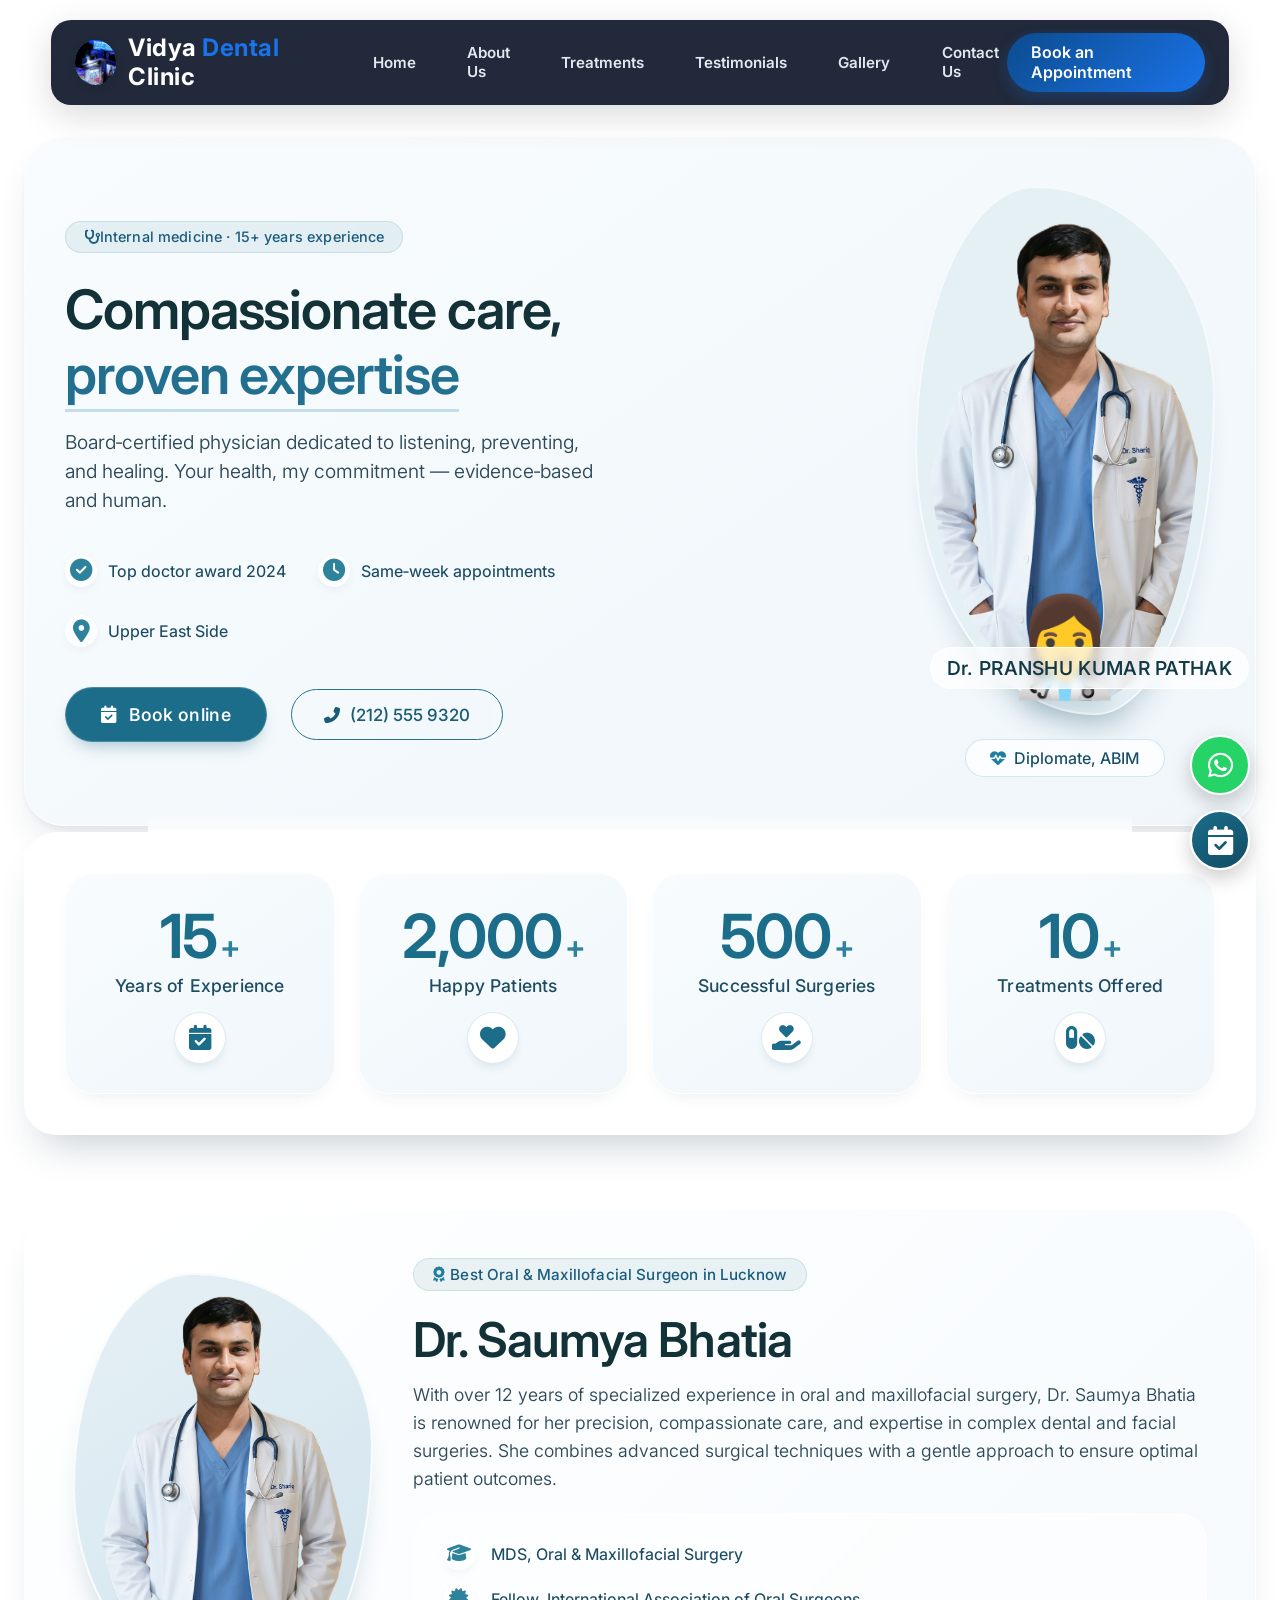
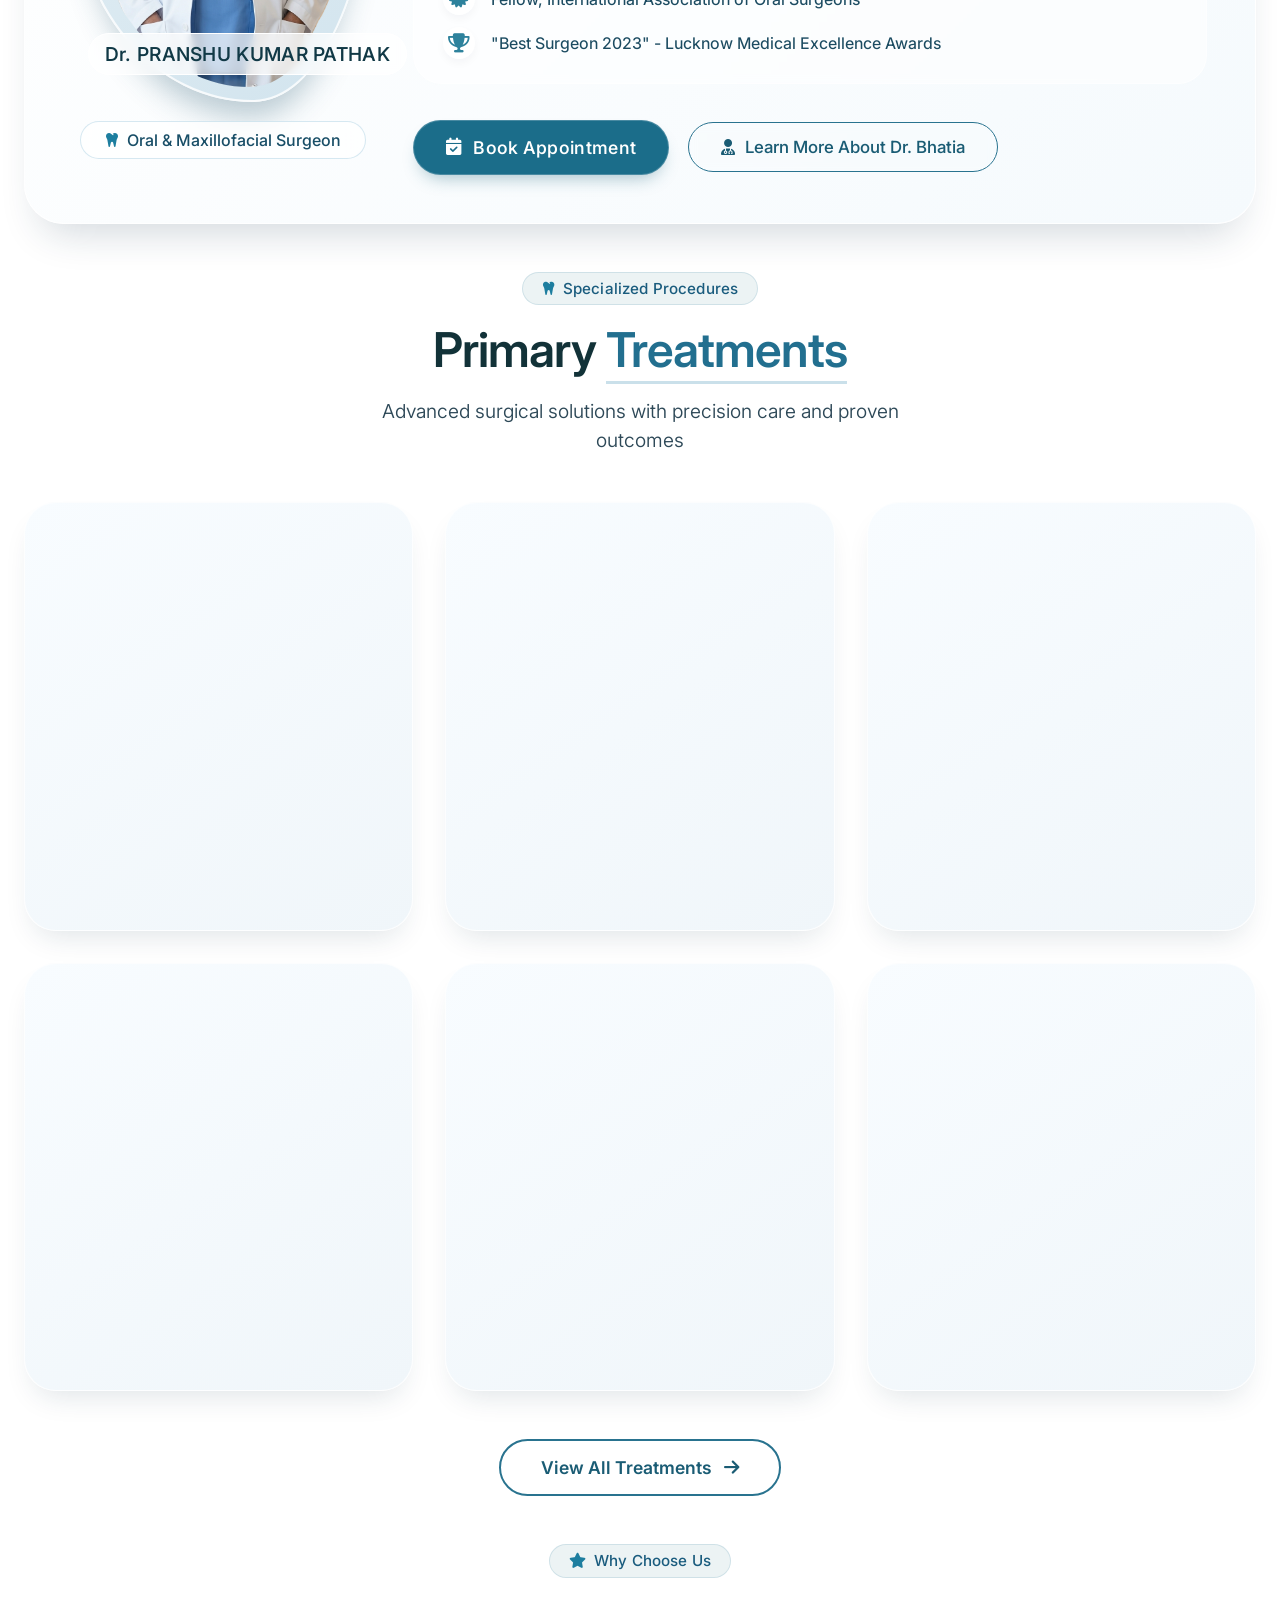
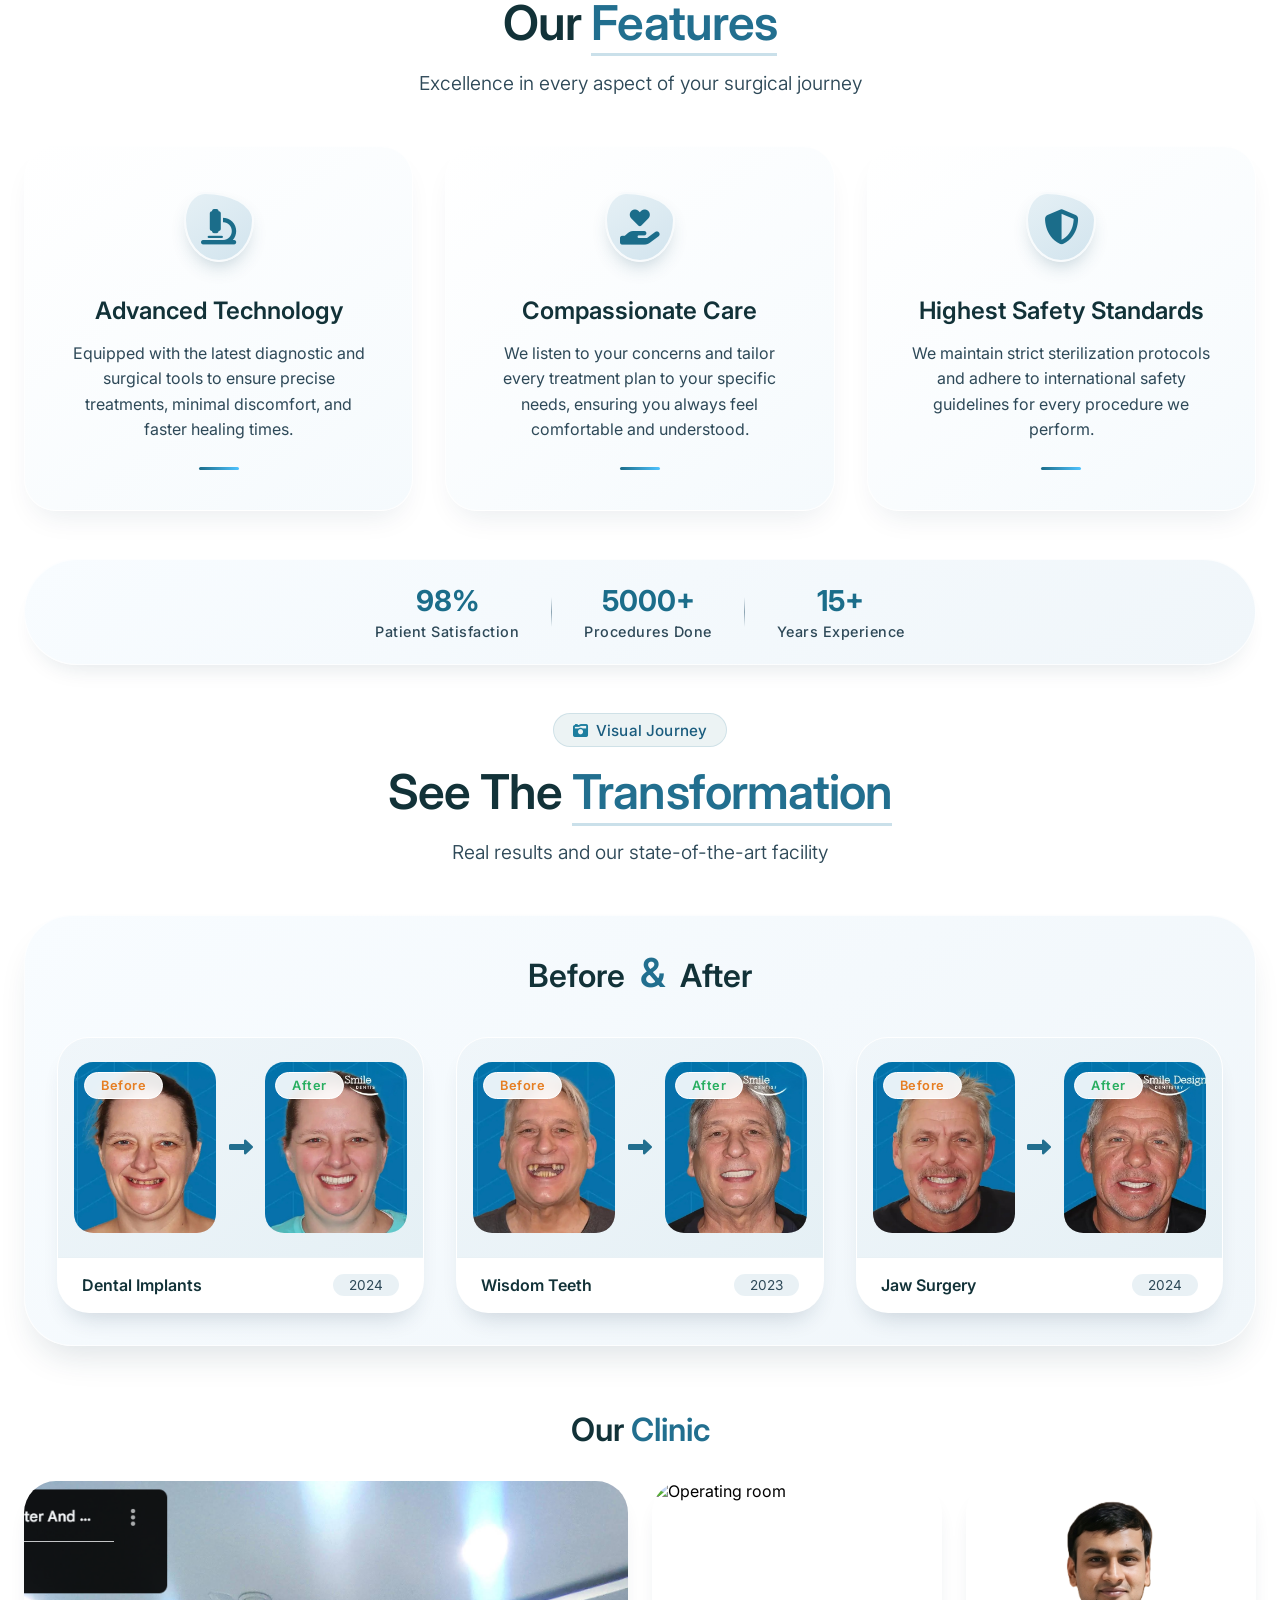
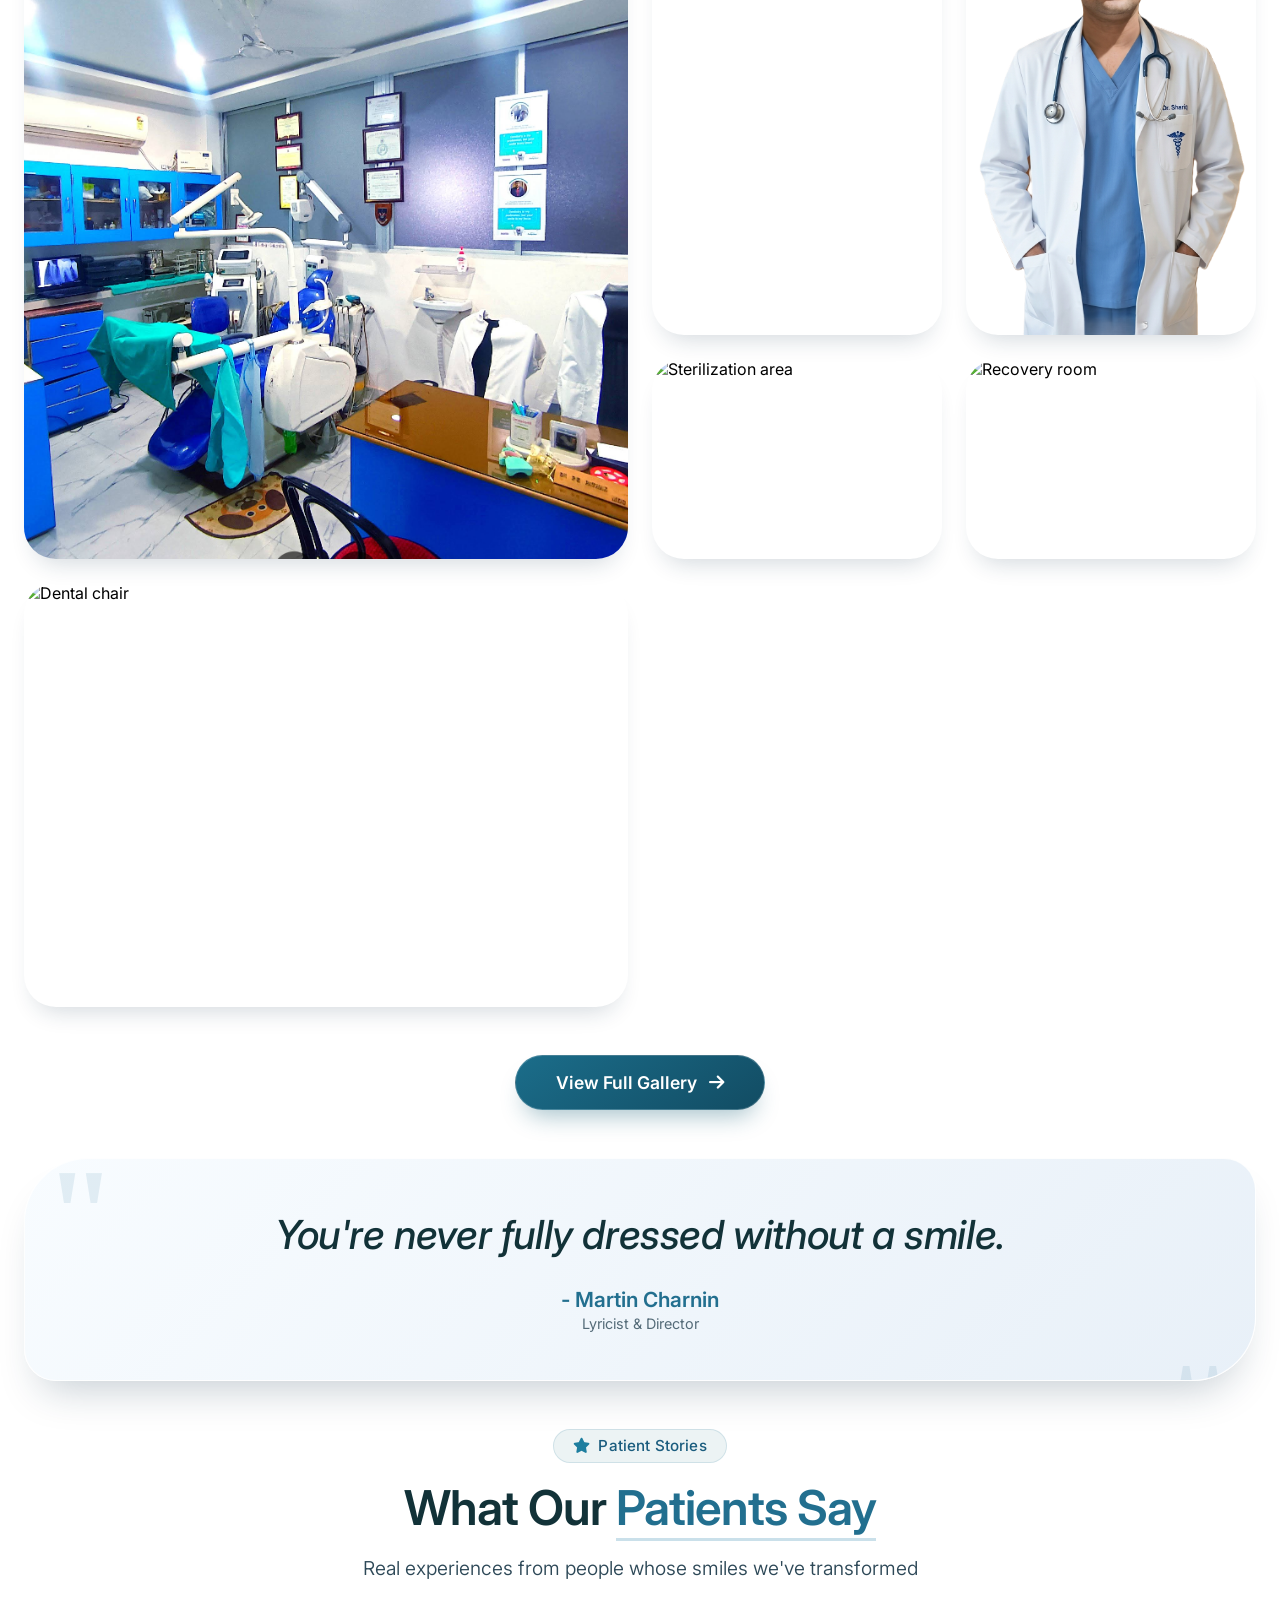
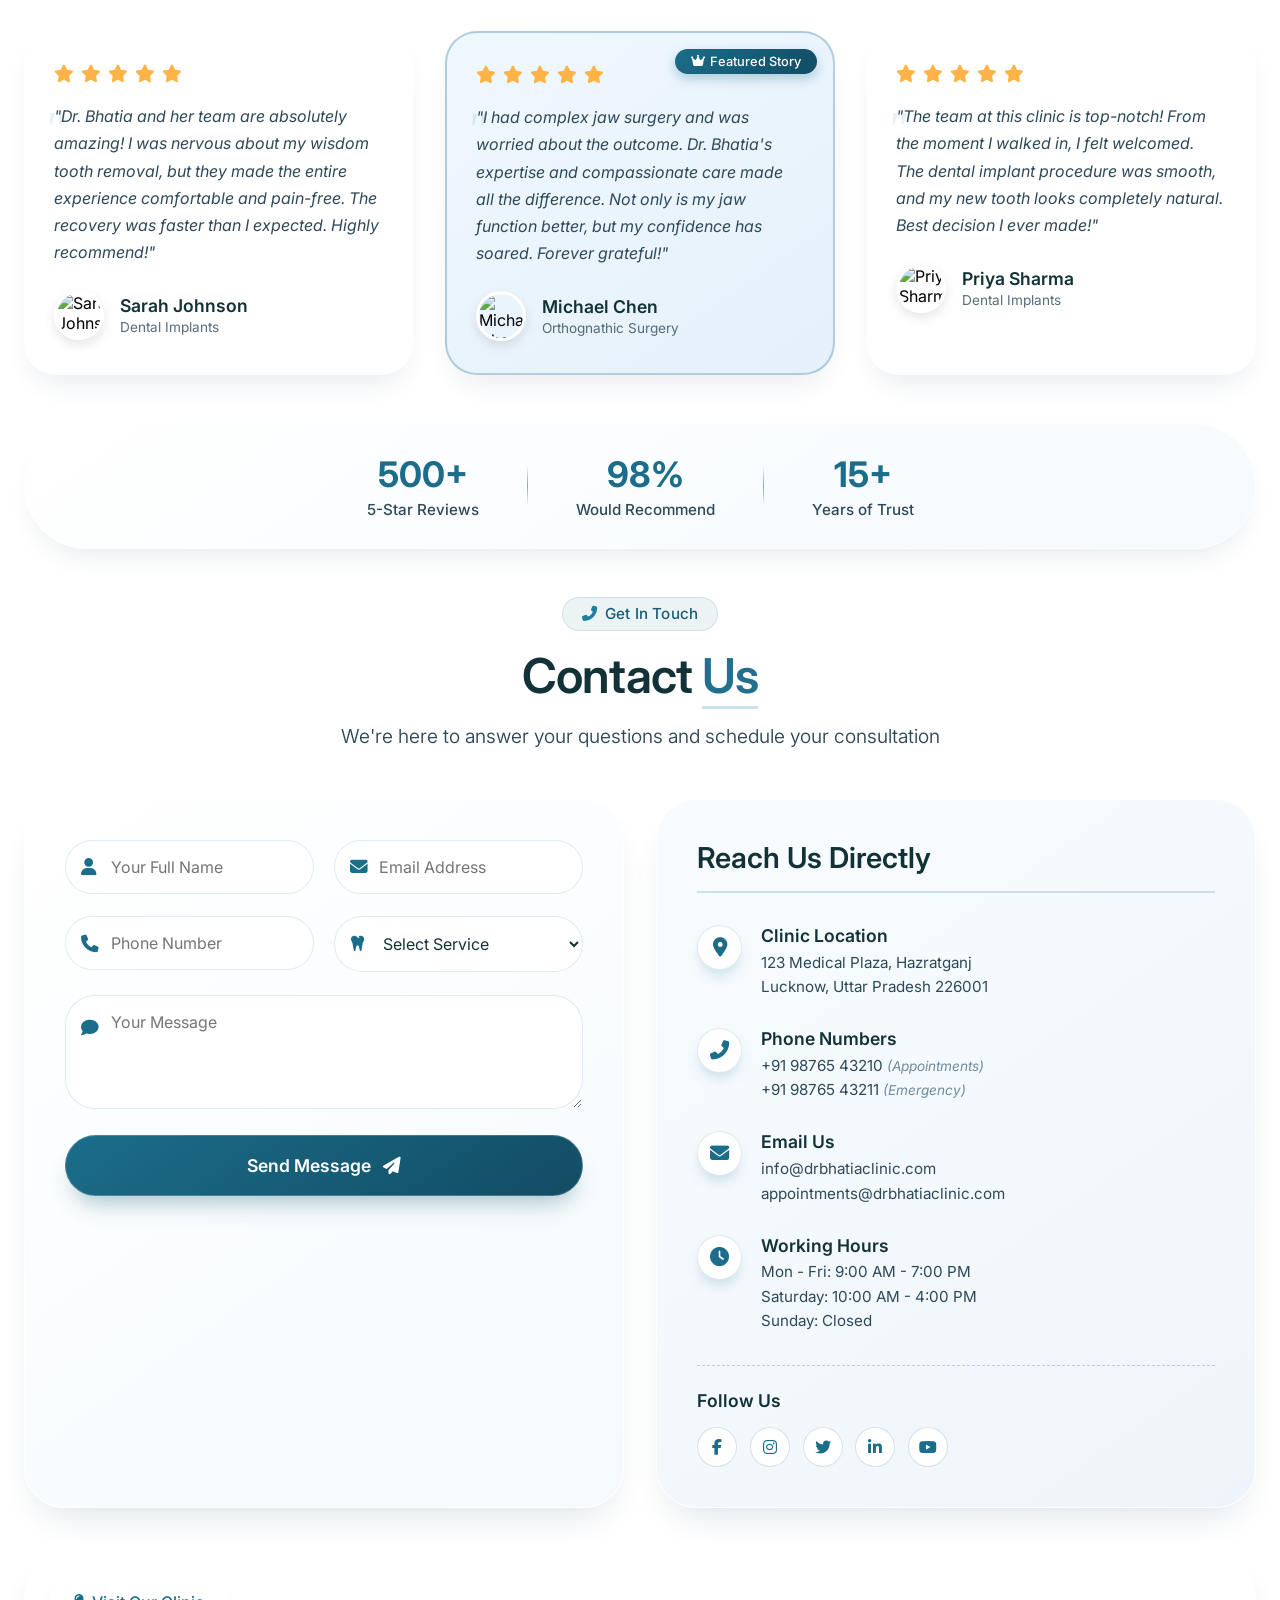
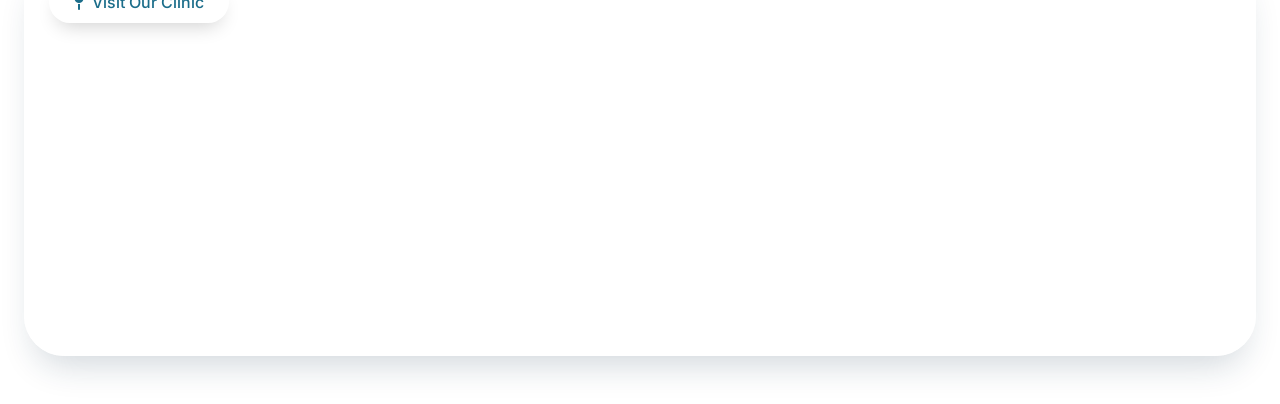
==== index.html @ 685d4a05 "Add files via upload" ====
<!DOCTYPE html>
<html lang="en">
<head>
  <meta charset="UTF-8">
  <meta name="viewport" content="width=device-width, initial-scale=1.0">
  <title>Vidya Maxillofacial Center | Complete page with stats</title>
  <!-- External fonts & icons -->
  <link rel="preconnect" href="https://fonts.googleapis.com">
  <link rel="preconnect" href="https://fonts.gstatic.com" crossorigin>
  <link href="https://fonts.googleapis.com/css2?family=Inter:opsz,wght@14..32,300..600&display=swap" rel="stylesheet">
  <link rel="stylesheet" href="https://cdnjs.cloudflare.com/ajax/libs/font-awesome/6.0.0-beta3/css/all.min.css">
  <link href="https://fonts.googleapis.com/css2?family=Inter:wght@400;500;600&display=swap" rel="stylesheet">
  <link href="https://fonts.googleapis.com/css2?family=Inter:wght@300;400;500;600;700&display=swap" rel="stylesheet">
  <link rel="stylesheet" href="https://cdnjs.cloudflare.com/ajax/libs/font-awesome/6.5.0/css/all.min.css">
      <!-- External CSS files -->
  <link rel="stylesheet" href="doctor-hero.css">
  <link rel="stylesheet" href="stats.css">
</head>

<header class="main-header">
  <style>
    
/* --- General Animations --- */
.animate-on-scroll {
    opacity: 0;
    transform: translateY(40px);
    transition: opacity 0.8s ease-out, transform 0.8s ease-out;
}

.animate-on-scroll.visible {
    opacity: 1;
    transform: translateY(0);
}



@keyframes fadeEffect {
    from {opacity: 0.4;}
    to {opacity: 1;}
}

/* --- Navigation --- */
header {
    display: flex;
    justify-content: space-between;
    align-items: center;
    padding: 1rem 5%;
    background-color: #ffffff;
    box-shadow: 0 2px 10px rgba(0,0,0,0.05);
    position: sticky;
    top: 0;
    z-index: 1000;
}

.logo {
    font-size: 1.4rem;
    font-weight: 700;
    color: #0c4b8e;
}

.nav-links {
    display: flex;
    align-items: center;
}

.nav-links a {
    text-decoration: none;
    color: var(--text-dark);
    margin-left: 2rem;
    font-weight: 500;
    font-size: 0.95rem;
    transition: color 0.3s;
}

.nav-links a:hover {
    color: #1a73e8;
}
.menu-toggle {
    display: none;
    font-size: 1.8rem;
    color: white;
    cursor: pointer;
}
.btn-header {
    width: 30%;
    background-color: #1a73e8;
    color: white;
    padding: 0.7rem 1.4rem;
    border: none;
    border-radius: 4px;
    font-weight: 600;
    cursor: pointer;
    transition: background-color 0.3s;
    margin-left: 2rem;
}

.btn-header:hover {
    background-color: #0c4b8e;
}
/* --- Premium Dark Floating Pill Header --- */
.main-header {
    display: flex;
    justify-content: space-between;
    align-items: center;
    
    /* Bulgy, Soft Pill Shape */
    padding: 0.8rem 1.5rem; 
    margin: 20px 4%; 
    border-radius: 20px; 
    
    /* The "Little Dark" Glass Effect (Deep Navy/Slate) */
    background-color: rgba(15, 23, 42, 0.92);
    backdrop-filter: blur(12px); 
    -webkit-backdrop-filter: blur(12px);
    box-shadow: 0 10px 35px rgba(0,0,0,0.15); 
    
    position: sticky;
    top: 20px; 
    z-index: 1000;
    animation: headerSlideDown 0.8s ease-out forwards;
}

@keyframes headerSlideDown {
    from { transform: translateY(-120%); opacity: 0; }
    to { transform: translateY(0); opacity: 1; }
}

/* Logo Layout */
.logo-container { display: flex; align-items: center; gap: 12px; text-decoration: none; }
.logo-img-box { width: 45px; height: 45px; background-color: #1a73e8; border-radius: 50%; display: flex; align-items: center; justify-content: center; color: white; font-size: 0.75rem; font-weight: 700; overflow: hidden; box-shadow: 0 4px 10px rgba(0,0,0,0.1); }
.logo-img-box img { width: 100%; height: 100%; object-fit: cover; }

/* White text so it pops against the dark header */
.logo-text { font-size: 1.5rem; font-weight: 700; color: #ffffff; letter-spacing: 0.5px; }
.logo-text span { color: #1a73e8; }

/* Center Navigation - Reduced Gap */
.main-header .nav-links {
    display: flex;
    align-items: center;
    gap: 0.2rem; /* Much tighter gap between items */
}

/* The visible dots */
.nav-dot { 
    color: #475569; /* Subtle dark grey dot */
    font-size: 1.2rem; 
    user-select: none; 
    margin: 0 0.3rem; 
}

.main-header .nav-item {
    text-decoration: none;
    color: #e2e8f0; /* Light grey text */
    font-weight: 600;
    font-size: 0.95rem;
    position: relative;
    padding: 0.3rem 0.5rem;
    display: inline-block; 
    transition: transform 0.3s cubic-bezier(0.175, 0.885, 0.32, 1.275), color 0.3s ease;
}

/* Hover: Scale up & turn white */
.main-header .nav-item:hover { 
    color: #ffffff; 
    transform: scale(1.12); 
}

/* Hover: Growing Underline */
.main-header .nav-item::after {
    content: ''; position: absolute; bottom: -2px; left: 0; width: 0%; height: 2px;
    background-color: #1a73e8;; transition: width 0.3s ease; border-radius: 2px;
}
.main-header .nav-item:hover::after { width: 100%; }

/* Right Action: Phone Button */
.header-actions { display: flex; align-items: center; }

.phone-btn-home {
    background: linear-gradient(135deg, #0c4b8e 0%, #1a73e8 100%);
    color: white !important;
    padding: 0.6rem 1.5rem;
    border-radius: 50px;
    font-weight: 600;
    text-decoration: none;
    display: flex;
    align-items: center;
    gap: 8px;
    position: relative;
    overflow: hidden;
    box-shadow: 0 6px 15px rgba(26, 115, 232, 0.25);
    transition: transform 0.3s ease, box-shadow 0.3s ease;
}
.phone-btn {
    background: linear-gradient(135deg, #0c4b8e 0%, #1a73e8 100%);
    color: white !important;
    padding: 0.6rem 1.5rem;
    border-radius: 50px;
    font-weight: 600;
    text-decoration: none;
    display: flex;
    align-items: center;
    gap: 8px;
    position: relative;
    overflow: hidden;
    box-shadow: 0 6px 15px rgba(26, 115, 232, 0.25);
    transition: transform 0.3s ease, box-shadow 0.3s ease;
}

.phone-btn:hover {
    transform: translateY(-2px);
    box-shadow: 0 8px 20px rgba(26, 115, 232, 0.35);
}

/* Sweeping shine effect for the phone button */
.phone-btn::before {
    content: ''; position: absolute; top: 0; left: -100%; width: 50%; height: 100%;
    background: linear-gradient(to right, rgba(255,255,255,0) 0%, rgba(255,255,255,0.3) 50%, rgba(255,255,255,0) 100%);
    transform: skewX(-25deg); animation: shineSweep 3s infinite;
}

.phone-icon { font-size: 1.1rem; }
/* --- Animated CTA Button --- */
.animated-btn {
    background: linear-gradient(135deg, #0c4b8e 0%, #1a73e8 100%);
    color: white !important;
    padding: 0.75rem 1.8rem;
    border-radius: 50px;
    font-weight: 600;
    text-decoration: none;
    display: flex;
    align-items: center;
    gap: 8px;
    position: relative;
    overflow: hidden;
    box-shadow: 0 6px 15px rgba(26, 115, 232, 0.25);
    transition: transform 0.3s ease, box-shadow 0.3s ease;
    margin-left: 1rem;
}

.animated-btn .arrow {
    transition: transform 0.3s ease;
}

/* Button lifts up and arrow slides right on hover */
.animated-btn:hover {
    transform: translateY(-2px);
    box-shadow: 0 8px 20px rgba(26, 115, 232, 0.35);
}

.animated-btn:hover .arrow {
    transform: translateX(4px);
}

/* The continuous sweeping shine effect */
.animated-btn::before {
    content: '';
    position: absolute;
    top: 0;
    left: -100%;
    width: 50%;
    height: 100%;
    background: linear-gradient(to right, rgba(255,255,255,0) 0%, rgba(255,255,255,0.3) 50%, rgba(255,255,255,0) 100%);
    transform: skewX(-25deg);
    animation: shineSweep 3s infinite; /* Shines every 3 seconds */
}

@keyframes shineSweep {
    0% { left: -100%; }
    20% { left: 200%; }
    100% { left: 200%; }
}
  </style>
    <div class="header-top">
        <a href="index.html" class="logo-container">
            <div class="logo-img-box"><img src="outside.png"></div>
            <div class="logo-text">Vidya<span> Dental </span> Clinic</div>
        </a>

        <!-- MENU ICON MUST BE HERE -->
        <div class="menu-toggle" id="menu-toggle">☰</div>
    </div>

    <!-- Navigation -->
    <nav class="nav-links" id="nav-links">
        <a href="index.html" class="nav-item">Home</a>
        <a href="#about-us" class="nav-item">About Us</a>
        <a href="#primary-treatments" class="nav-item">Treatments</a>
        <a href="#testimonials" class="nav-item">Testimonials</a>
        <a href="#gallery" class="nav-item">Gallery</a>
        <a href="#contact" class="nav-item">Contact Us</a>
    </nav>

    <!-- Button always below -->
    <div class="header-actions">
        <a href="appointment.html" class="phone-btn">
            Book an Appointment
        </a>
    </div>

</header>
<body>
  <body>
  <!-- PASTE HEADER RIGHT HERE -->

  <!-- HERO SECTION -->
  <div class="hero-wrapper">
    <!-- ... existing hero code ... -->
  </div>
      <!-- HERO SECTION -->
  <div class="hero-wrapper">
    <section class="doctor-hero" aria-label="Vidya Maxillofacial Center">
      <div class="hero-text">
        <div class="hero-badge">
          <i class="fas fa-stethoscope"></i> 
          <span>Internal medicine · 15+ years experience</span>
        </div>
        <h1 class="hero-title">
          Compassionate care, <span>proven expertise</span>
        </h1>
        <p class="hero-description">
          Board‑certified physician dedicated to listening, preventing, and healing. 
          Your health, my commitment — evidence‑based and human.
        </p>

        <div class="trust-strip">
          <div class="trust-item">
            <i class="fas fa-circle-check"></i> <span>Top doctor award 2024</span>
          </div>
          <div class="trust-item">
            <i class="fas fa-clock"></i> <span>Same‑week appointments</span>
          </div>
          <div class="trust-item">
            <i class="fas fa-location-dot"></i> <span>Upper East Side</span>
          </div>
        </div>

        <div class="cta-group">
          <a class="btn-primary" role="button" tabindex="0" aria-label="request appointment">
            <i class="fas fa-calendar-check"></i> Book online
          </a>
          <a class="btn-outline" role="button" tabindex="0">
            <i class="fas fa-phone-alt"></i> (212) 555 9320
          </a>
        </div>
      </div>

      <div class="hero-visual">
        <div class="image-frame">
          <div class="doctor-img" role="img" aria-label="Vidya Maxillofacial Center"></div>
        </div>
        <div class="specialty-tag">
          <i class="fas fa-heart-pulse"></i>  Diplomate, ABIM
        </div>
      </div>
    </section>
  </div>

  <!-- STATISTICS SECTION (CONNECTED) -->
  <div class="stats-section">
    <div class="stats-grid">
      
      <div class="stat-card">
        <div class="stat-number" data-target="15">0</div>
        <div class="stat-label">Years of Experience</div>
        <div class="stat-icon">
          <i class="fas fa-calendar-check"></i>
        </div>
      </div>
      
      <div class="stat-card">
        <div class="stat-number" data-target="2000">0</div>
        <div class="stat-label">Happy Patients</div>
        <div class="stat-icon">
          <i class="fas fa-heart"></i>
        </div>
      </div>
      
      <div class="stat-card">
        <div class="stat-number" data-target="500">0</div>
        <div class="stat-label">Successful Surgeries</div>
        <div class="stat-icon">
          <i class="fas fa-hand-holding-heart"></i>
        </div>
      </div>
      
      <div class="stat-card">
        <div class="stat-number" data-target="10">0</div>
        <div class="stat-label">Treatments Offered</div>
        <div class="stat-icon">
          <i class="fas fa-pills"></i>
        </div>
      </div>
      
    </div>
  </div>
   <!-- PASTE ABOUT SECTION RIGHT HERE -->
  <div class="about-section" id="about-us">
    <div class="about-container">
      
      <!-- Left side - Image -->
      <div class="about-image-wrapper">
        <div class="about-image-frame">
          <div class="about-doctor-img" role="img" aria-label="Dr. Saumya Bhatia - Oral & Maxillofacial Surgeon"></div>
        </div>
        <div class="about-specialty-badge">
          <i class="fas fa-tooth"></i> Oral & Maxillofacial Surgeon
        </div>
      </div>
      
      <!-- Right side - Content -->
      <div class="about-content">
        <div class="about-badge">
          <i class="fas fa-award"></i>
          <span>Best Oral & Maxillofacial Surgeon in Lucknow</span>
        </div>
        
        <h2 class="about-title">Dr. Saumya Bhatia</h2>
        
        <p class="about-description">
          With over 12 years of specialized experience in oral and maxillofacial surgery, 
          Dr. Saumya Bhatia is renowned for her precision, compassionate care, and 
          expertise in complex dental and facial surgeries. She combines advanced 
          surgical techniques with a gentle approach to ensure optimal patient outcomes.
        </p>
        
        <div class="about-credentials">
          <div class="credential-item">
            <i class="fas fa-graduation-cap"></i>
            <span>MDS, Oral & Maxillofacial Surgery</span>
          </div>
          <div class="credential-item">
            <i class="fas fa-certificate"></i>
            <span>Fellow, International Association of Oral Surgeons</span>
          </div>
          <div class="credential-item">
            <i class="fas fa-trophy"></i>
            <span>"Best Surgeon 2023" - Lucknow Medical Excellence Awards</span>
          </div>
        </div>
        
        <div class="about-cta">
          <a href="#" class="about-btn-primary" role="button">
            <i class="fas fa-calendar-check"></i> Book Appointment
          </a>
          <a href="#" class="about-btn-outline" role="button">
            <i class="fas fa-user-md"></i> Learn More About Dr. Bhatia
          </a>
        </div>
      </div>
      
    </div>
  </div>
    <div class="treatments-section">
    <div class="treatments-header">
      <div class="treatments-badge">
        <i class="fas fa-tooth"></i>
        <span>Specialized Procedures</span>
      </div>
      <h2 class="treatments-title" id="primary-treatments">Primary <span>Treatments</span></h2>
      <p class="treatments-subtitle">
        Advanced surgical solutions with precision care and proven outcomes
      </p>
    </div>

    <div class="treatments-grid">
      
      <!-- Treatment Card 1 - Dental Implants -->
      <div class="treatment-card">
        <div class="treatment-image" style="background-image: url('https://www.drpaulsdentalclinic.com/wp-content/uploads/2024/06/oral-surgery-Why-us.webp');">
          <div class="treatment-overlay">
            <div class="treatment-content">
              <h3 class="treatment-name">Dental Implants</h3>
              <p class="treatment-desc">Permanent tooth replacement with natural-looking results</p>
              <span class="treatment-link">Learn More <i class="fas fa-arrow-right"></i></span>
            </div>
          </div>
        </div>
      </div>
      
      <!-- Treatment Card 2 - Wisdom Teeth -->
      <div class="treatment-card">
        <div class="treatment-image" style="background-image: url('https://images.unsplash.com/photo-1588776814546-1ffcf47267a5?ixlib=rb-4.0.3&auto=format&fit=crop&w=800&q=80');">
          <div class="treatment-overlay">
            <div class="treatment-content">
              <h3 class="treatment-name">Wisdom Teeth Removal</h3>
              <p class="treatment-desc">Safe and comfortable extraction with minimal recovery</p>
              <span class="treatment-link">Learn More <i class="fas fa-arrow-right"></i></span>
            </div>
          </div>
        </div>
      </div>
      
      <!-- Treatment Card 3 - Jaw Surgery -->
      <div class="treatment-card">
        <div class="treatment-image" style="background-image: url('https://images.unsplash.com/photo-1629909615184-74f495363b67?ixlib=rb-4.0.3&auto=format&fit=crop&w=800&q=80');">
          <div class="treatment-overlay">
            <div class="treatment-content">
              <h3 class="treatment-name">Orthognathic Surgery</h3>
              <p class="treatment-desc">Corrective jaw surgery for improved function and aesthetics</p>
              <span class="treatment-link">Learn More <i class="fas fa-arrow-right"></i></span>
            </div>
          </div>
        </div>
      </div>
      
      <!-- Treatment Card 4 - Bone Grafting -->
      <div class="treatment-card">
        <div class="treatment-image" style="background-image: url('https://static.vecteezy.com/system/resources/previews/040/755/308/non_2x/a-dental-doctor-wearing-blue-gloves-and-a-mask-holds-a-dental-model-of-the-upper-and-lower-jaws-and-a-dental-mirror-photo.jpg');">
          <div class="treatment-overlay">
            <div class="treatment-content">
              <h3 class="treatment-name">Bone Grafting</h3>
              <p class="treatment-desc">Restoring bone density for successful implant placement</p>
              <span class="treatment-link">Learn More <i class="fas fa-arrow-right"></i></span>
            </div>
          </div>
        </div>
      </div>
      
      <!-- Treatment Card 5 - Facial Trauma -->
      <div class="treatment-card">
        <div class="treatment-image" style="background-image: url('https://images.unsplash.com/photo-1579684385127-1ef15d508118?ixlib=rb-4.0.3&auto=format&fit=crop&w=800&q=80');">
          <div class="treatment-overlay">
            <div class="treatment-content">
              <h3 class="treatment-name">Facial Trauma</h3>
              <p class="treatment-desc">Emergency repair of facial injuries and fractures</p>
              <span class="treatment-link">Learn More <i class="fas fa-arrow-right"></i></span>
            </div>
          </div>
        </div>
      </div>
      
      <!-- Treatment Card 6 - Cleft Surgery -->
      <div class="treatment-card">
        <div class="treatment-image" style="background-image: url('https://tse3.mm.bing.net/th/id/OIP.1o9LzlZ3d-n2M1WOMQd58QHaE7?rs=1&pid=ImgDetMain&o=7&rm=3');">
          <div class="treatment-overlay">
            <div class="treatment-content">
              <h3 class="treatment-name">Cleft Lip & Palate</h3>
              <p class="treatment-desc">Specialized reconstructive surgery for children and adults</p>
              <span class="treatment-link">Learn More <i class="fas fa-arrow-right"></i></span>
            </div>
          </div>
        </div>
      </div>
      
    </div>
    
    <div class="treatments-footer">
      <a href="#" class="treatments-btn-outline">
        View All Treatments <i class="fas fa-arrow-right"></i>
      </a>
    </div>
  </div>
  <!-- PASTE FEATURES SECTION RIGHT HERE -->
  <div class="features-section">
    <div class="features-header">
      <div class="features-badge">
        <i class="fas fa-star"></i>
        <span>Why Choose Us</span>
      </div>
      <h2 class="features-title">Our <span>Features</span></h2>
      <p class="features-subtitle">
        Excellence in every aspect of your surgical journey
      </p>
    </div>

    <div class="features-grid">
      
      <!-- Feature 1 - Advanced Technology -->
      <div class="feature-card">
        <div class="feature-icon-wrapper">
          <div class="feature-icon">
            <i class="fas fa-microscope"></i>
          </div>
          <div class="feature-icon-glow"></div>
        </div>
        <h3 class="feature-title">Advanced Technology</h3>
        <p class="feature-description">
          Equipped with the latest diagnostic and surgical tools to ensure precise treatments, 
          minimal discomfort, and faster healing times.
        </p>
        <div class="feature-line"></div>
      </div>
      
      <!-- Feature 2 - Compassionate Care -->
      <div class="feature-card">
        <div class="feature-icon-wrapper">
          <div class="feature-icon">
            <i class="fas fa-hand-holding-heart"></i>
          </div>
          <div class="feature-icon-glow"></div>
        </div>
        <h3 class="feature-title">Compassionate Care</h3>
        <p class="feature-description">
          We listen to your concerns and tailor every treatment plan to your specific needs, 
          ensuring you always feel comfortable and understood.
        </p>
        <div class="feature-line"></div>
      </div>
      
      <!-- Feature 3 - Highest Safety Standards -->
      <div class="feature-card">
        <div class="feature-icon-wrapper">
          <div class="feature-icon">
            <i class="fas fa-shield-alt"></i>
          </div>
          <div class="feature-icon-glow"></div>
        </div>
        <h3 class="feature-title">Highest Safety Standards</h3>
        <p class="feature-description">
          We maintain strict sterilization protocols and adhere to international safety 
          guidelines for every procedure we perform.
        </p>
        <div class="feature-line"></div>
      </div>
      
    </div>
    
    <div class="features-footer">
      <div class="features-stats">
        <div class="features-stat-item">
          <span class="features-stat-number">98%</span>
          <span class="features-stat-label">Patient Satisfaction</span>
        </div>
        <div class="features-stat-divider"></div>
        <div class="features-stat-item">
          <span class="features-stat-number">5000+</span>
          <span class="features-stat-label">Procedures Done</span>
        </div>
        <div class="features-stat-divider"></div>
        <div class="features-stat-item">
          <span class="features-stat-number">15+</span>
          <span class="features-stat-label">Years Experience</span>
        </div>
      </div>
    </div>
  </div>

  <!-- PASTE GALLERY SECTION RIGHT HERE -->
  <div class="gallery-section" id="gallery">
    <div class="gallery-header">
      <div class="gallery-badge">
        <i class="fas fa-camera-retro"></i>
        <span>Visual Journey</span>
      </div>
      <h2 class="gallery-title">See The <span>Transformation</span></h2>
      <p class="gallery-subtitle">
        Real results and our state-of-the-art facility
      </p>
    </div>

    <!-- Before & After Section (High Impact) -->
    <div class="ba-section">
      <h3 class="ba-title">Before <span>&</span> After</h3>
      
      <div class="ba-grid">
        
        <!-- Case 1 -->
        <div class="ba-card">
          <div class="ba-images">
            <div class="ba-image before">
              <img src="1st b.jpg" alt="Before treatment">
              <div class="ba-label before-label">Before</div>
              <div class="ba-overlay">
                <i class="fas fa-search-plus"></i>
              </div>
            </div>
            <div class="ba-arrow">
              <i class="fas fa-long-arrow-alt-right"></i>
            </div>
            <div class="ba-image after">
              <img src="1st a.jpg" alt="After treatment">
              <div class="ba-label after-label">After</div>
              <div class="ba-overlay">
                <i class="fas fa-search-plus"></i>
              </div>
            </div>
          </div>
          <div class="ba-case-info">
            <span class="ba-case-name">Dental Implants</span>
            <span class="ba-case-date">2024</span>
          </div>
        </div>
        
        <!-- Case 2 -->
        <div class="ba-card">
          <div class="ba-images">
            <div class="ba-image before">
              <img src="2nd b.jpg" alt="Before treatment">
              <div class="ba-label before-label">Before</div>
              <div class="ba-overlay">
                <i class="fas fa-search-plus"></i>
              </div>
            </div>
            <div class="ba-arrow">
              <i class="fas fa-long-arrow-alt-right"></i>
            </div>
            <div class="ba-image after">
              <img src="2nd a.jpg" alt="After treatment">
              <div class="ba-label after-label">After</div>
              <div class="ba-overlay">
                <i class="fas fa-search-plus"></i>
              </div>
            </div>
          </div>
          <div class="ba-case-info">
            <span class="ba-case-name">Wisdom Teeth</span>
            <span class="ba-case-date">2023</span>
          </div>
        </div>
        
        <!-- Case 3 -->
        <div class="ba-card">
          <div class="ba-images">
            <div class="ba-image before">
              <img src="3 b.jpg" alt="Before treatment">
              <div class="ba-label before-label">Before</div>
              <div class="ba-overlay">
                <i class="fas fa-search-plus"></i>
              </div>
            </div>
            <div class="ba-arrow">
              <i class="fas fa-long-arrow-alt-right"></i>
            </div>
            <div class="ba-image after">
              <img src="3 a.jpg" alt="After treatment">
              <div class="ba-label after-label">After</div>
              <div class="ba-overlay">
                <i class="fas fa-search-plus"></i>
              </div>
            </div>
          </div>
          <div class="ba-case-info">
            <span class="ba-case-name">Jaw Surgery</span>
            <span class="ba-case-date">2024</span>
          </div>
        </div>
        
      </div>
    </div>

    <!-- Clinic Gallery Section -->
    <div class="clinic-gallery">
      <h3 class="clinic-gallery-title">Our <span>Clinic</span></h3>
      
      <div class="clinic-grid">
        
        <!-- Item 1 - Large -->
        <div class="clinic-item large">
          <img src="lab.png" alt="Modern clinic reception">
          <div class="clinic-item-overlay">
            <div class="clinic-item-content">
              <h4>Modern Reception</h4>
              <p>Warm & welcoming atmosphere</p>
              <div class="clinic-item-link">
                <i class="fas fa-plus-circle"></i>
              </div>
            </div>
          </div>
        </div>
        
        <!-- Item 2 - Small -->
        <div class="clinic-item small">
          <img src="https://images.unsplash.com/photo-1631815588090-d4bfec5b1ccb?ixlib=rb-4.0.3&auto=format&fit=crop&w=800&q=80" alt="Operating room">
          <div class="clinic-item-overlay">
            <div class="clinic-item-content">
              <h4>State-of-art OT</h4>
              <p>Advanced surgical suite</p>
              <div class="clinic-item-link">
                <i class="fas fa-plus-circle"></i>
              </div>
            </div>
          </div>
        </div>
        
        <!-- Item 3 - Small -->
        <div class="clinic-item small">
          <img src="main.png" alt="Consultation room">
          <div class="clinic-item-overlay">
            <div class="clinic-item-content">
              <h4>Consultation Room</h4>
              <p>Private & comfortable</p>
              <div class="clinic-item-link">
                <i class="fas fa-plus-circle"></i>
              </div>
            </div>
          </div>
        </div>
        
        <!-- Item 4 - Small -->
        <div class="clinic-item small">
          <img src="https://images.unsplash.com/photo-1588776814546-1ffcf47267a5?ixlib=rb-4.0.3&auto=format&fit=crop&w=800&q=80" alt="Sterilization area">
          <div class="clinic-item-overlay">
            <div class="clinic-item-content">
              <h4>Sterilization Zone</h4>
              <p>Highest safety protocols</p>
              <div class="clinic-item-link">
                <i class="fas fa-plus-circle"></i>
              </div>
            </div>
          </div>
        </div>
        
        <!-- Item 5 - Small -->
        <div class="clinic-item small">
          <img src="https://cdn.getmidnight.com/eb62f6b9306db575c2d596b1279627a4/2024/05/Lighting-of-a-Luxury-Aesthetic-Clinic.webp" alt="Recovery room">
          <div class="clinic-item-overlay">
            <div class="clinic-item-content">
              <h4>Recovery Suite</h4>
              <p>Peaceful healing space</p>
              <div class="clinic-item-link">
                <i class="fas fa-plus-circle"></i>
              </div>
            </div>
          </div>
        </div>
        
        <!-- Item 6 - Large -->
        <div class="clinic-item large">
          <img src="https://images.unsplash.com/photo-1629909615184-74f495363b67?ixlib=rb-4.0.3&auto=format&fit=crop&w=1200&q=80" alt="Dental chair">
          <div class="clinic-item-overlay">
            <div class="clinic-item-content">
              <h4>Treatment Rooms</h4>
              <p>Latest dental technology</p>
              <div class="clinic-item-link">
                <i class="fas fa-plus-circle"></i>
              </div>
            </div>
          </div>
        </div>
        
      </div>
    </div>
    
    <div class="gallery-footer">
      <a href="#" class="gallery-btn">
        View Full Gallery <i class="fas fa-arrow-right"></i>
      </a>
    </div>
  </div>

  <!-- PASTE QUOTE, TESTIMONIALS & CONTACT SECTIONS RIGHT HERE -->
  
  <!-- QUOTE SECTION -->
  <div class="quote-section">
    <div class="quote-container">
      <div class="quote-mark left">"</div>
      <div class="quote-content">
        <p class="quote-text">You're never fully dressed without a smile.</p>
        <div class="quote-author">
          <span class="quote-author-name">- Martin Charnin</span>
          <span class="quote-author-title">Lyricist & Director</span>
        </div>
      </div>
      <div class="quote-mark right">"</div>
    </div>
  </div>

  <!-- TESTIMONIALS SECTION -->
  <div class="testimonials-section" id="testimonials">
    <div class="testimonials-header">
      <div class="testimonials-badge">
        <i class="fas fa-star"></i>
        <span>Patient Stories</span>
      </div>
      <h2 class="testimonials-title">What Our <span>Patients Say</span></h2>
      <p class="testimonials-subtitle">
        Real experiences from people whose smiles we've transformed
      </p>
    </div>

    <div class="testimonials-grid">
      
      <!-- Testimonial 1 -->
      <div class="testimonial-card">
        <div class="testimonial-rating">
          <i class="fas fa-star"></i>
          <i class="fas fa-star"></i>
          <i class="fas fa-star"></i>
          <i class="fas fa-star"></i>
          <i class="fas fa-star"></i>
        </div>
        <p class="testimonial-text">
          "Dr. Bhatia and her team are absolutely amazing! I was nervous about my wisdom tooth removal, but they made the entire experience comfortable and pain-free. The recovery was faster than I expected. Highly recommend!"
        </p>
        <div class="testimonial-author">
          <div class="testimonial-avatar">
            <img src="https://randomuser.me/api/portraits/women/44.jpg" alt="Sarah Johnson">
          </div>
          <div class="testimonial-author-info">
            <h4>Sarah Johnson</h4>
            <p>Dental Implants</p>
          </div>
        </div>
      </div>
      
      <!-- Testimonial 2 -->
      <div class="testimonial-card featured">
        <div class="testimonial-rating">
          <i class="fas fa-star"></i>
          <i class="fas fa-star"></i>
          <i class="fas fa-star"></i>
          <i class="fas fa-star"></i>
          <i class="fas fa-star"></i>
        </div>
        <p class="testimonial-text">
          "I had complex jaw surgery and was worried about the outcome. Dr. Bhatia's expertise and compassionate care made all the difference. Not only is my jaw function better, but my confidence has soared. Forever grateful!"
        </p>
        <div class="testimonial-author">
          <div class="testimonial-avatar">
            <img src="https://randomuser.me/api/portraits/men/32.jpg" alt="Michael Chen">
          </div>
          <div class="testimonial-author-info">
            <h4>Michael Chen</h4>
            <p>Orthognathic Surgery</p>
          </div>
        </div>
        <div class="testimonial-featured-badge">
          <i class="fas fa-crown"></i> Featured Story
        </div>
      </div>
      
      <!-- Testimonial 3 -->
      <div class="testimonial-card">
        <div class="testimonial-rating">
          <i class="fas fa-star"></i>
          <i class="fas fa-star"></i>
          <i class="fas fa-star"></i>
          <i class="fas fa-star"></i>
          <i class="fas fa-star"></i>
        </div>
        <p class="testimonial-text">
          "The team at this clinic is top-notch! From the moment I walked in, I felt welcomed. The dental implant procedure was smooth, and my new tooth looks completely natural. Best decision I ever made!"
        </p>
        <div class="testimonial-author">
          <div class="testimonial-avatar">
            <img src="https://randomuser.me/api/portraits/women/68.jpg" alt="Priya Sharma">
          </div>
          <div class="testimonial-author-info">
            <h4>Priya Sharma</h4>
            <p>Dental Implants</p>
          </div>
        </div>
      </div>
      
    </div>
    
    <div class="testimonials-stats">
      <div class="testimonials-stat-item">
        <span class="testimonials-stat-number">500+</span>
        <span class="testimonials-stat-label">5-Star Reviews</span>
      </div>
      <div class="testimonials-stat-divider"></div>
      <div class="testimonials-stat-item">
        <span class="testimonials-stat-number">98%</span>
        <span class="testimonials-stat-label">Would Recommend</span>
      </div>
      <div class="testimonials-stat-divider"></div>
      <div class="testimonials-stat-item">
        <span class="testimonials-stat-number">15+</span>
        <span class="testimonials-stat-label">Years of Trust</span>
      </div>
    </div>
  </div>

  <!-- CONTACT SECTION -->
  <div class="contact-section" id="contact">
    <div class="contact-header">
      <div class="contact-badge">
        <i class="fas fa-phone-alt"></i>
        <span>Get In Touch</span>
      </div>
      <h2 class="contact-title">Contact <span>Us</span></h2>
      <p class="contact-subtitle">
        We're here to answer your questions and schedule your consultation
      </p>
    </div>

    <div class="contact-container">
      
      <!-- Left Side - Contact Form -->
      <div class="contact-form-wrapper">
        <form class="contact-form">
          <div class="form-group">
            <input type="text" id="name" placeholder="Your Full Name" required>
            <i class="fas fa-user"></i>
          </div>
          <div class="form-group">
            <input type="email" id="email" placeholder="Email Address" required>
            <i class="fas fa-envelope"></i>
          </div>
          <div class="form-group">
            <input type="tel" id="phone" placeholder="Phone Number" required>
            <i class="fas fa-phone"></i>
          </div>
          <div class="form-group">
            <select id="service" required>
              <option value="" disabled selected>Select Service</option>
              <option value="implants">Dental Implants</option>
              <option value="wisdom">Wisdom Teeth Removal</option>
              <option value="jaw">Jaw Surgery</option>
              <option value="consultation">Initial Consultation</option>
              <option value="other">Other</option>
            </select>
            <i class="fas fa-tooth"></i>
          </div>
          <div class="form-group full-width">
            <textarea id="message" rows="4" placeholder="Your Message"></textarea>
            <i class="fas fa-comment"></i>
          </div>
          <button type="submit" class="contact-submit-btn">
            Send Message <i class="fas fa-paper-plane"></i>
          </button>
        </form>
      </div>
      
      <!-- Right Side - Contact Details -->
      <div class="contact-details-wrapper">
        
        <div class="contact-details-card">
          <h3 class="contact-details-title">Reach Us Directly</h3>
          
          <div class="contact-info-item">
            <div class="contact-info-icon">
              <i class="fas fa-map-marker-alt"></i>
            </div>
            <div class="contact-info-content">
              <h4>Clinic Location</h4>
              <p>123 Medical Plaza, Hazratganj<br>Lucknow, Uttar Pradesh 226001</p>
            </div>
          </div>
          
          <div class="contact-info-item">
            <div class="contact-info-icon">
              <i class="fas fa-phone-alt"></i>
            </div>
            <div class="contact-info-content">
              <h4>Phone Numbers</h4>
              <p>+91 98765 43210 <span class="contact-info-small">(Appointments)</span><br>
              +91 98765 43211 <span class="contact-info-small">(Emergency)</span></p>
            </div>
          </div>
          
          <div class="contact-info-item">
            <div class="contact-info-icon">
              <i class="fas fa-envelope"></i>
            </div>
            <div class="contact-info-content">
              <h4>Email Us</h4>
              <p>info@drbhatiaclinic.com<br>
              appointments@drbhatiaclinic.com</p>
            </div>
          </div>
          
          <div class="contact-info-item">
            <div class="contact-info-icon">
              <i class="fas fa-clock"></i>
            </div>
            <div class="contact-info-content">
              <h4>Working Hours</h4>
              <p>Mon - Fri: 9:00 AM - 7:00 PM<br>
              Saturday: 10:00 AM - 4:00 PM<br>
              Sunday: Closed</p>
            </div>
          </div>
          
          <div class="contact-social">
            <h4>Follow Us</h4>
            <div class="contact-social-icons">
              <a href="#" class="contact-social-icon"><i class="fab fa-facebook-f"></i></a>
              <a href="#" class="contact-social-icon"><i class="fab fa-instagram"></i></a>
              <a href="#" class="contact-social-icon"><i class="fab fa-twitter"></i></a>
              <a href="#" class="contact-social-icon"><i class="fab fa-linkedin-in"></i></a>
              <a href="#" class="contact-social-icon"><i class="fab fa-youtube"></i></a>
            </div>
          </div>
        </div>
        
      </div>
      
    </div>
    
    <!-- Full Screen Map -->
    <div class="contact-map">
      <iframe 
        src="https://www.google.com/maps/embed?pb=!1m18!1m12!1m3!1d3559.815383717812!2d80.946206!3d26.846693!2m3!1f0!2f0!3f0!3m2!1i1024!2i768!4f13.1!3m3!1m2!1s0x399bfd8a1b8b8b8b%3A0x1b8b8b8b8b8b8b8b!2sLucknow%2C%20Uttar%20Pradesh!5e0!3m2!1sen!2sin!4v1620000000000!5m2!1sen!2sin" 
        allowfullscreen="" 
        loading="lazy">
      </iframe>
      <div class="map-overlay">
        <div class="map-badge">
          <i class="fas fa-map-pin"></i> Visit Our Clinic
        </div>
      </div>
    </div>
    
  </div>
  <!-- FLOATING ACTION BUTTONS -->
<div class="floating-buttons">
  <a href="https://api.whatsapp.com/send/?phone=919555998900&text&type=phone_number&app_absent=0" class="floating-btn whatsapp-float" target="_blank">
    <i class="fab fa-whatsapp"></i>
    <span class="floating-tooltip">Chat on WhatsApp</span>
  </a>
  <a href="appointment.html" class="floating-btn book-float">
    <i class="fas fa-calendar-check"></i>
    <span class="floating-tooltip">Book Appointment</span>
  </a>
</div>
<script>
const menuToggle = document.getElementById("menu-toggle");
const navLinks = document.getElementById("nav-links");

menuToggle.addEventListener("click", function() {
    navLinks.classList.toggle("active");
});

document.getElementById("menu-toggle").addEventListener("click", function() {
    document.getElementById("nav-links").classList.toggle("active");
});
document.addEventListener("DOMContentLoaded", function() {

    const menuBtn = document.getElementById("menu-toggle");
    const navMenu = document.getElementById("nav-links");

    menuBtn.addEventListener("click", function() {
        navMenu.classList.toggle("active");
    });

});
</script>
  <!-- External JavaScript files -->
  <script src="doctor-hero.js"></script>
  <script src="stats.js"></script>
</body>
</html>
---- doctor-hero.css ----
@media (max-width: 768px) {
    .hero-slide { text-align: center; padding: 3rem 5%; }
    .hero-text { padding-right: 0; margin-bottom: 3rem; }
    .hero-image { display: none; }
    .btn-header { margin-left: 0; margin-top: 10px; }
    .nav-links a { margin: 10px 0; }
    .stats-grid { flex-direction: column; gap: 1rem; margin-top: 0; }
    .about { flex-direction: column-reverse; gap: 3rem; text-align: center; }
    .treatments-grid { grid-template-columns: 1fr; }
    .quote-content h2 { font-size: 1.8rem; }
    .contact-grid { grid-template-columns: 1fr; gap: 3rem; }
    .about-split { flex-direction: column; text-align: center; }
    .about-img-box { height: 350px; }
    .custom-bullets li { text-align: left; }
    .expertise-grid { grid-template-columns: 1fr; }
    .styled-table td { display: block; width: 100% !important; border-right: none !important; }
    .styled-table td:first-child { background-color: #f1f5f9; padding-bottom: 5px; }
    .resume-grid { grid-template-columns: 1fr; gap: 3rem; }
    .collage-wrapper { height: 400px; margin-top: 3rem; }
    .collage-main { width: 85%; height: 85%; }
    .collage-sub { width: 50%; height: 50%; }
    .story-box { padding: 3rem 2rem; }
    .nav-dot { display: none; } 
    /* Hide menu by default */
    .main-header {
    margin: 10px 4%;
    border-radius: 20px;
    top: 10px;

    /* Increase inner spacing */
    padding: 0.6rem 1.2rem;  /* top-bottom 0.6, left-right 1.2 */

    flex-direction: column;
    gap: 0.5rem;
}

.header-top {
    display: flex;
    justify-content: space-between;
    align-items: center;
    width: 100%;
}

.main-header .nav-links {
    display: none !important;
    flex-direction: column;
    width: 100%;
    text-align: center;
    gap: 0.8rem;
}

.main-header .nav-links.active {
    display: flex !important;
}

.header-actions {
    width: 100%;
}

.phone-btn {
    width: 100%;
    justify-content: center;
}
}
.menu-toggle {
    display: none;
}

@media (max-width:768px){
.menu-toggle{
    display:block !important;
}
}
@media (max-width: 992px) {
    .about {
        flex-direction: column;
        text-align: center;
        padding: 5rem 6%;
    }

    .about-main-title {
        font-size: 1.8rem;
    }

    .about-image {
        order: -1;
    }
}
/* ========== doctor-hero.css ========== */
/* reset / base (only for hero context) */
.hero-wrapper {
  max-width: 1280px;
  margin: 2rem auto;
  padding: 0 1.5rem;
  font-family: 'Inter', system-ui, -apple-system, sans-serif;
}

/* ----- main hero container ----- */
.doctor-hero {
  background: linear-gradient(145deg, #f8fcff 0%, #f0f6fa 100%);
  border-radius: 2.5rem;
  box-shadow: 0 20px 35px -8px rgba(18, 52, 77, 0.12), 0 4px 10px -2px rgba(36, 62, 87, 0.06);
  padding: 3rem 2.5rem;
  display: flex;
  flex-wrap: wrap;
  align-items: center;
  justify-content: space-between;
  gap: 2rem 1rem;
  border: 1px solid rgba(255, 255, 255, 0.6);
  backdrop-filter: blur(2px);
  transition: background 0.3s, box-shadow 0.3s;
}

/* soft glow on hero container hover */
.doctor-hero:hover {
  box-shadow: 0 25px 40px -10px rgba(18, 72, 102, 0.18);
  background: linear-gradient(148deg, #f9fdff 0%, #eef5fa 100%);
}

/* text block */
.hero-text {
  flex: 1 1 400px;
  max-width: 650px;
}

/* badge */
.hero-badge {
  display: inline-flex;
  align-items: center;
  background: rgba(20, 98, 120, 0.08);
  color: #1a5c7e;
  font-weight: 500;
  font-size: 0.9rem;
  padding: 0.4rem 1.1rem;
  border-radius: 40px;
  letter-spacing: 0.01em;
  margin-bottom: 1.5rem;
  border: 1px solid rgba(42, 121, 154, 0.15);
  backdrop-filter: blur(2px);
  transition: background 0.2s, transform 0.2s, border-color 0.2s;
}

.hero-badge:hover {
  background: rgba(30, 112, 148, 0.15);
  transform: scale(1.02) translateY(-1px);
  border-color: rgba(42, 121, 154, 0.3);
}

/* main title */
.hero-title {
  font-size: clamp(2.2rem, 5vw, 3.4rem);
  font-weight: 600;
  line-height: 1.2;
  letter-spacing: -0.02em;
  color: #123238;
  margin: 0 0 1rem 0;
  transition: color 0.2s;
}

.hero-title span {
  color: #226f8f;
  border-bottom: 3px solid rgba(44, 130, 170, 0.25);
  display: inline-block;
  padding-bottom: 2px;
  transition: border-color 0.2s, color 0.2s;
}

.hero-title:hover span {
  border-bottom-color: rgba(33, 112, 153, 0.6);
  color: #1b6d8f;
}

/* description */
.hero-description {
  font-size: 1.2rem;
  line-height: 1.5;
  color: #2e4958;
  margin-bottom: 2.5rem;
  font-weight: 350;
  max-width: 550px;
  transition: color 0.2s;
}

.hero-description:hover {
  color: #1e3e4f;
}

/* trust strip */
.trust-strip {
  display: flex;
  flex-wrap: wrap;
  gap: 1.8rem 2rem;
  margin-bottom: 2.5rem;
}

.trust-item {
  display: flex;
  align-items: center;
  gap: 0.7rem;
  font-size: 1rem;
  color: #1b4b61;
  font-weight: 450;
  transition: transform 0.2s, color 0.2s;
  cursor: default;
}

.trust-item:hover {
  transform: translateY(-3px);
  color: #0f4057;
}

.trust-item i {
  font-size: 1.4rem;
  color: #2e829c;
  background: rgba(255, 255, 255, 0.7);
  border-radius: 50%;
  width: 32px;
  height: 32px;
  display: inline-flex;
  align-items: center;
  justify-content: center;
  box-shadow: 0 4px 8px rgba(0, 30, 40, 0.04);
  transition: background 0.2s, color 0.2s, transform 0.2s, box-shadow 0.2s;
}

.trust-item:hover i {
  background: white;
  color: #1f7a9c;
  transform: scale(1.12);
  box-shadow: 0 8px 14px -6px rgba(30, 100, 130, 0.25);
}

/* cta group */
.cta-group {
  display: flex;
  flex-wrap: wrap;
  align-items: center;
  gap: 1.5rem;
}

.btn-primary {
  background: #1b6d8a;
  color: white;
  border: none;
  padding: 1rem 2.2rem;
  border-radius: 50px;
  font-weight: 550;
  font-size: 1.1rem;
  display: inline-flex;
  align-items: center;
  gap: 12px;
  box-shadow: 0 10px 18px -8px rgba(24, 98, 120, 0.4);
  transition: all 0.25s cubic-bezier(0.2, 0.9, 0.3, 1.1);
  cursor: default;
  border: 1px solid rgba(255, 255, 255, 0.2);
  letter-spacing: 0.3px;
}

.btn-primary i {
  font-size: 1.1rem;
  transition: transform 0.2s;
}

.btn-primary:hover {
  background: #0f5e7c;
  box-shadow: 0 18px 25px -10px #145d7a;
  transform: scale(1.02) translateY(-2px);
}

.btn-primary:hover i {
  transform: translateX(3px) rotate(5deg);
}

.btn-outline {
  background: transparent;
  border: 1.5px solid #29738f;
  color: #1a5c74;
  padding: 0.9rem 2rem;
  border-radius: 50px;
  font-weight: 520;
  font-size: 1.05rem;
  display: inline-flex;
  align-items: center;
  gap: 10px;
  transition: all 0.2s ease;
  cursor: default;
  backdrop-filter: blur(4px);
}

.btn-outline i {
  font-size: 1rem;
  transition: transform 0.2s;
}

.btn-outline:hover {
  background: rgba(42, 111, 140, 0.08);
  border-color: #1a75a0;
  transform: scale(1.01) translateY(-1px);
  box-shadow: 0 8px 14px -8px #1a5c7e55;
}

.btn-outline:hover i {
  transform: translateY(-1px) scale(1.1);
  color: #1a6c8f;
}

/* right side visual */
.hero-visual {
  flex: 0 0 300px;
  min-width: 250px;
  display: flex;
  flex-direction: column;
  align-items: center;
  justify-content: center;
}

.image-frame {
  background: #e5f0f5;
  border-radius: 40% 60% 40% 60% / 50% 40% 60% 50%;
  padding: 0.8rem;
  box-shadow: 0 30px 30px -20px rgba(31, 83, 105, 0.3);
  border: 2px solid rgba(255,255,255,0.7);
  width: 100%;
  max-width: 320px;
  transition: border-radius 0.4s ease, box-shadow 0.3s;
}

.image-frame:hover {
  border-radius: 45% 55% 45% 55% / 50% 45% 55% 50%;
  box-shadow: 0 35px 35px -18px #1d607b;
}

.doctor-img {
  display: block;
  width: 100%;
  height: 500px;
  object-fit: cover;
  border-radius: inherit;
  background: #c1dbe8;
  aspect-ratio: 1 / 1.1;
  background: linear-gradient(145deg, #b7d6e8, #d7ecf5);
  display: flex;
  align-items: flex-end;
  justify-content: center;
  position: relative;
  background-image: url("main.png");
  background-size: cover;
  background-position: center;
  background-repeat: no-repeat;
  border-radius: 40% 60% 40% 60% / 50% 40% 60% 50%;
  color: #19556b;
  transition: background 0.3s, transform 0.3s;
}

.doctor-img:hover {
  background-color: rgba(255,255,255,0.1);
  transform: scale(1.01);
}

.doctor-img::before {
  content: "👩‍⚕️";
  font-size: 6rem;
  line-height: 1;
  filter: drop-shadow(2px 8px 12px rgba(35, 85, 110, 0.2));
  margin-bottom: 0.5rem;
  transition: filter 0.2s, transform 0.2s;
}

.doctor-img:hover::before {
  filter: drop-shadow(4px 12px 16px rgba(26, 80, 105, 0.3));
  transform: scale(1.02);
}

.doctor-img::after {
  content: "Dr. PRANSHU KUMAR PATHAK";
  position: absolute;
  bottom: 12px;
  left: 0;
  right: 0;
  text-align: center;
  font-weight: 550;
  font-size: 1.2rem;
  color: #113946;
  background: rgba(255, 255, 255, 0.7);
  backdrop-filter: blur(4px);
  padding: 0.5rem 1rem;
  width: fit-content;
  margin: 0 auto;
  border-radius: 60px;
  white-space: nowrap;
  border: 1px solid white;
  letter-spacing: 0.3px;
  transition: background 0.2s, color 0.2s, letter-spacing 0.2s;
}

.doctor-img:hover::after {
  background: rgba(255, 255, 255, 0.9);
  color: #09303e;
  letter-spacing: 0.5px;
}

.specialty-tag {
  margin-top: 1.5rem;
  background: rgba(255, 255, 255, 0.7);
  backdrop-filter: blur(8px);
  padding: 0.5rem 1.5rem;
  border-radius: 60px;
  font-weight: 480;
  color: #184e67;
  font-size: 1rem;
  display: inline-flex;
  align-items: center;
  gap: 8px;
  border: 1px solid rgba(120, 180, 210, 0.3);
  transition: background 0.2s, transform 0.2s, border-color 0.2s;
}

.specialty-tag i {
  color: #1d7e9f;
  transition: transform 0.2s;
}

.specialty-tag:hover {
  background: rgba(255, 255, 255, 0.95);
  transform: translateY(-2px);
  border-color: rgba(44, 130, 170, 0.6);
}

.specialty-tag:hover i {
  transform: rotate(8deg) scale(1.1);
}

/* responsive */
@media (max-width: 750px) {
  .doctor-hero {
    padding: 2rem 1.8rem;
    border-radius: 2rem;
    text-align: center;
    justify-content: center;
  }
  .hero-text {
    text-align: center;
  }
  .trust-strip {
    justify-content: center;
  }
  .cta-group {
    justify-content: center;
  }
  .hero-description {
    margin-left: auto;
    margin-right: auto;
  }
  .hero-visual {
    margin-top: 1rem;
  }
  .image-frame {
    max-width: 260px;
  }
  .doctor-img::after {
    font-size: 1rem;
    white-space: normal;
    width: 90%;
  }
}

@media (max-width: 450px) {
  .hero-wrapper {
    padding: 0 0.8rem;
  }
  .doctor-hero {
    padding: 1.8rem 1rem;
  }
  .btn-primary, .btn-outline {
    width: 100%;
    justify-content: center;
  }
}

/* small divider note (not part of hero) */
.section-end-note {
  margin-top: 1rem;
  font-size: 0.8rem;
  color: #8ba3b2;
  text-align: right;
  border-top: 1px dashed #c8dae5;
  padding-top: 0.8rem;
  opacity: 0.6;
}
---- stats.css ----
*{
margin:0;
padding:0;
box-sizing:border-box;
font-family:'Inter',sans-serif;
}
html,body{
width:100%;
overflow-x:hidden;
}

.stats-section {
  max-width: 1280px;
  margin: -1rem auto 4rem auto;  /* Negative margin pulls it up to connect */
  padding: 0 1.5rem;
  font-family: 'Inter', system-ui, -apple-system, sans-serif;
  position: relative;
  z-index: 2;
}

.stats-grid {
  display: flex;
  flex-wrap: wrap;
  justify-content: space-between;
  align-items: center;
  gap: 2rem 1.5rem;
  background: white;
  border-radius: 2rem;
  padding: 2.5rem 2.5rem;
  box-shadow: 0 25px 40px -18px rgba(18, 52, 77, 0.25);
  border: 1px solid rgba(255, 255, 255, 0.9);
  position: relative;
  transform: translateY(-10px);  /* Creates overlap effect */
  transition: box-shadow 0.3s ease, transform 0.3s ease;
}

.stats-grid:hover {
  box-shadow: 0 30px 45px -15px rgba(26, 82, 108, 0.3);
}

/* Add connecting gradient line */
.stats-grid::before {
  content: '';
  position: absolute;
  top: -20px;
  left: 10%;
  width: 80%;
  height: 20px;
  background: linear-gradient(to bottom, rgba(255,255,255,0) 0%, rgba(248,252,255,0.8) 50%, white 100%);
  pointer-events: none;
  z-index: -1;
}

/* individual stat card */
.stat-card {
  flex: 1 1 180px;
  min-width: 160px;
  text-align: center;
  padding: 1.8rem 1rem;
  border-radius: 1.8rem;
  background: linear-gradient(145deg, #f8fcff, #f0f6fa);
  transition: all 0.3s cubic-bezier(0.2, 0.9, 0.3, 1.1);
  border: 1px solid rgba(255, 255, 255, 0.8);
  position: relative;
  overflow: hidden;
  box-shadow: 0 8px 20px -12px rgba(18, 52, 77, 0.15);
}

.stat-card::before {
  content: '';
  position: absolute;
  top: 0;
  left: -100%;
  width: 100%;
  height: 100%;
  background: linear-gradient(90deg, transparent, rgba(255,255,255,0.6), transparent);
  transition: left 0.6s ease;
  pointer-events: none;
}

.stat-card:hover {
  transform: translateY(-6px) scale(1.02);
  background: white;
  border-color: rgba(42, 121, 154, 0.3);
  box-shadow: 0 20px 25px -12px rgba(31, 95, 122, 0.25);
}

.stat-card:hover::before {
  left: 100%;
}

/* stat number */
.stat-number {
  font-size: clamp(2.5rem, 5vw, 3.8rem);
  font-weight: 650;
  line-height: 1.1;
  color: #1b6d8a;
  letter-spacing: -0.02em;
  margin-bottom: 0.3rem;
  transition: all 0.2s;
  display: inline-block;
  position: relative;
}

.stat-card:hover .stat-number {
  color: #0f5e7c;
  text-shadow: 0 5px 12px rgba(36, 122, 161, 0.15);
}

/* plus signs */
.stat-number[data-target="15"]::after,
.stat-number[data-target="2000"]::after,
.stat-number[data-target="500"]::after,
.stat-number[data-target="10"]::after {
  content: '+';
  font-size: 2rem;
  font-weight: 600;
  margin-left: 3px;
  color: #2e829c;
  display: inline-block;
  transition: transform 0.2s;
}

.stat-card:hover .stat-number::after {
  color: #1f7a9c;
  transform: translateX(3px);
}

/* stat label */
.stat-label {
  font-size: 1.1rem;
  font-weight: 500;
  color: #1e4d62;
  margin-bottom: 1rem;
  letter-spacing: 0.01em;
  transition: color 0.2s;
}

.stat-card:hover .stat-label {
  color: #0f4057;
}

/* stat icon */
.stat-icon {
  display: inline-flex;
  align-items: center;
  justify-content: center;
  width: 52px;
  height: 52px;
  background: white;
  border-radius: 50%;
  margin: 0 auto;
  transition: all 0.3s ease;
  border: 1px solid rgba(42, 121, 154, 0.15);
  box-shadow: 0 6px 12px -6px rgba(31, 95, 122, 0.2);
}

.stat-icon i {
  font-size: 1.6rem;
  color: #1b6d8a;
  transition: all 0.3s;
}

.stat-card:hover .stat-icon {
  background: #1b6d8a;
  transform: scale(1.1) rotate(5deg);
  border-color: transparent;
  box-shadow: 0 10px 18px -8px #1b6d8a;
}

.stat-card:hover .stat-icon i {
  color: white;
  transform: scale(1.1);
}

/* responsive */
@media (max-width: 750px) {
  .stats-section {
    margin-top: 0;  /* Reset negative margin on mobile */
    padding: 0 1rem;
  }
  
  .stats-grid {
    padding: 2rem 1.5rem;
    gap: 1.5rem;
    border-radius: 1.8rem;
    transform: translateY(0);  /* Remove overlap on mobile */
  }
  
  .stats-grid::before {
    display: none;  /* Hide gradient line on mobile */
  }
  
  .stat-card {
    min-width: 140px;
    padding: 1.5rem 0.8rem;
  }
  
  .stat-number {
    font-size: 2.5rem;
  }
  
  .stat-number::after {
    font-size: 1.5rem;
  }
  
  .stat-label {
    font-size: 1rem;
  }
  
  .stat-icon {
    width: 46px;
    height: 46px;
  }
  
  .stat-icon i {
    font-size: 1.4rem;
  }
}

@media (max-width: 450px) {
  .stats-section {
    padding: 0 0.8rem;
  }
  
  .stats-grid {
    padding: 1.5rem 1rem;
  }
  
  .stat-card {
    flex: 1 1 100%;
    max-width: 220px;
    margin: 0 auto;
  }
}
/* ========== about-section.css ========== */
/* About section - connects hero and stats */

.about-section {
  max-width: 1280px;
  margin: 1rem auto 2rem auto;
  padding: 0 1.5rem;
  font-family: 'Inter', system-ui, -apple-system, sans-serif;
  position: relative;
  z-index: 2;
}

.about-container {
  display: flex;
  flex-wrap: wrap;
  align-items: center;
  gap: 3rem 2.5rem;
  background: linear-gradient(135deg, #ffffff 0%, #f5fafd 100%);
  border-radius: 2.5rem;
  padding: 3rem 3rem;
  box-shadow: 0 25px 40px -18px rgba(18, 52, 77, 0.2);
  border: 1px solid rgba(255, 255, 255, 0.9);
  transition: all 0.3s ease;
}

.about-container:hover {
  box-shadow: 0 30px 50px -18px rgba(26, 82, 108, 0.3);
}

/* Left side - Image */
.about-image-wrapper {
  flex: 0 0 300px;
  min-width: 250px;
  display: flex;
  flex-direction: column;
  align-items: center;
  gap: 1.2rem;
}

.about-image-frame {
  background: linear-gradient(145deg, #e5f0f5, #d2e4ee);
  border-radius: 40% 60% 40% 60% / 50% 40% 60% 50%;
  padding: 0.8rem;
  box-shadow: 0 30px 30px -15px rgba(31, 83, 105, 0.3);
  border: 2px solid rgba(255,255,255,0.8);
  width: 100%;
  max-width: 300px;
  transition: all 0.4s ease;
}

.about-image-frame:hover {
  border-radius: 45% 55% 45% 55% / 50% 45% 55% 50%;
  box-shadow: 0 35px 35px -15px #1d607b;
  transform: scale(1.02);
}

.about-doctor-img {
  display: block;
  width: 100%;
  height: 400px;
  aspect-ratio: 1 / 1.1;
  background: linear-gradient(145deg, #c5dbe8, #d7ecf5);
  border-radius: 40% 60% 40% 60% / 50% 40% 60% 50%;
  position: relative;
  color: #19556b;
  background-image: url("main.png");
  background-size: cover;
  background-position: center;
  background-repeat: no-repeat;
  transition: all 0.3s;
}

.about-doctor-img::before {
  font-size: 6rem;
  line-height: 1;
  filter: drop-shadow(2px 8px 12px rgba(35, 85, 110, 0.2));
  margin-bottom: 0.5rem;
  transition: all 0.2s;
}

.about-doctor-img:hover::before {
  filter: drop-shadow(4px 12px 16px rgba(26, 80, 105, 0.3));
  transform: scale(1.02);
}

.about-doctor-img::after {
  content: "Dr. PRANSHU KUMAR PATHAK";
  position: absolute;
  bottom: 12px;
  left: 0;
  right: 0;
  text-align: center;
  font-weight: 550;
  font-size: 1.2rem;
  color: #113946;
  background: rgba(255, 255, 255, 0.7);
  backdrop-filter: blur(4px);
  padding: 0.5rem 1rem;
  width: fit-content;
  margin: 0 auto;
  border-radius: 60px;
  white-space: nowrap;
  border: 1px solid white;
  letter-spacing: 0.3px;
  transition: all 0.2s;
}

.about-doctor-img:hover::after {
  background: rgba(255, 255, 255, 0.9);
  color: #09303e;
  letter-spacing: 0.5px;
}

.about-specialty-badge {
  background: rgba(255, 255, 255, 0.7);
  backdrop-filter: blur(8px);
  padding: 0.5rem 1.5rem;
  border-radius: 60px;
  font-weight: 500;
  color: #184e67;
  font-size: 1rem;
  display: inline-flex;
  align-items: center;
  gap: 8px;
  border: 1px solid rgba(120, 180, 210, 0.3);
  transition: all 0.2s;
}

.about-specialty-badge i {
  color: #1d7e9f;
  transition: transform 0.2s;
}

.about-specialty-badge:hover {
  background: rgba(255, 255, 255, 0.95);
  transform: translateY(-2px);
  border-color: rgba(44, 130, 170, 0.6);
}

.about-specialty-badge:hover i {
  transform: rotate(8deg) scale(1.1);
}

/* Right side - Content */
.about-content {
  flex: 1 1 500px;
}

.about-badge {
  display: inline-flex;
  align-items: center;
  background: rgba(20, 98, 120, 0.08);
  color: #1a5c7e;
  font-weight: 500;
  font-size: 0.95rem;
  padding: 0.4rem 1.2rem;
  border-radius: 40px;
  letter-spacing: 0.01em;
  margin-bottom: 1.2rem;
  border: 1px solid rgba(42, 121, 154, 0.15);
  backdrop-filter: blur(2px);
  transition: all 0.2s;
}

.about-badge:hover {
  background: rgba(30, 112, 148, 0.15);
  transform: scale(1.02) translateY(-1px);
  border-color: rgba(42, 121, 154, 0.3);
}

.about-badge i {
  margin-right: 6px;
  color: #1d7e9f;
}

.about-title {
  font-size: clamp(2.2rem, 4vw, 3rem);
  font-weight: 600;
  line-height: 1.2;
  letter-spacing: -0.02em;
  color: #123238;
  margin: 0 0 0.8rem 0;
  transition: color 0.2s;
}

.about-title:hover {
  color: #1b6d8f;
}

.about-description {
  font-size: 1.1rem;
  line-height: 1.6;
  color: #2e4958;
  margin-bottom: 1.2rem;
  font-weight: 350;
  transition: color 0.2s;
}

.about-description.second {
  margin-bottom: 2rem;
}

.about-description:hover {
  color: #1e3e4f;
}

/* Credentials */
.about-credentials {
  display: flex;
  flex-direction: column;
  gap: 0.8rem;
  margin-bottom: 2.2rem;
  background: rgba(255, 255, 255, 0.5);
  padding: 1.5rem 1.8rem;
  border-radius: 1.8rem;
  backdrop-filter: blur(4px);
  border: 1px solid rgba(255, 255, 255, 0.6);
}

.credential-item {
  display: flex;
  align-items: center;
  gap: 1rem;
  font-size: 1rem;
  color: #1b4b61;
  font-weight: 450;
  transition: all 0.2s;
}

.credential-item:hover {
  transform: translateX(5px);
  color: #0f4057;
}

.credential-item i {
  font-size: 1.2rem;
  color: #2e829c;
  background: rgba(255, 255, 255, 0.7);
  border-radius: 50%;
  width: 32px;
  height: 32px;
  display: inline-flex;
  align-items: center;
  justify-content: center;
  box-shadow: 0 4px 8px rgba(0, 30, 40, 0.04);
  transition: all 0.2s;
}

.credential-item:hover i {
  background: white;
  color: #1f7a9c;
  transform: scale(1.12);
  box-shadow: 0 8px 14px -6px rgba(30, 100, 130, 0.25);
}

/* CTA Buttons */
.about-cta {
  display: flex;
  flex-wrap: wrap;
  align-items: center;
  gap: 1.2rem;
}

.about-btn-primary {
  background: #1b6d8a;
  color: white;
  border: none;
  padding: 1rem 2rem;
  border-radius: 50px;
  font-weight: 550;
  font-size: 1.1rem;
  display: inline-flex;
  align-items: center;
  gap: 12px;
  box-shadow: 0 10px 18px -8px rgba(24, 98, 120, 0.4);
  transition: all 0.25s cubic-bezier(0.2, 0.9, 0.3, 1.1);
  text-decoration: none;
  border: 1px solid rgba(255, 255, 255, 0.2);
  letter-spacing: 0.3px;
  cursor: pointer;
}

.about-btn-primary i {
  font-size: 1.1rem;
  transition: transform 0.2s;
}

.about-btn-primary:hover {
  background: #0f5e7c;
  box-shadow: 0 18px 25px -10px #145d7a;
  transform: scale(1.02) translateY(-2px);
}

.about-btn-primary:hover i {
  transform: translateX(3px) rotate(5deg);
}

.about-btn-outline {
  background: transparent;
  border: 1.5px solid #29738f;
  color: #1a5c74;
  padding: 0.9rem 2rem;
  border-radius: 50px;
  font-weight: 520;
  font-size: 1.05rem;
  display: inline-flex;
  align-items: center;
  gap: 10px;
  transition: all 0.2s ease;
  text-decoration: none;
  backdrop-filter: blur(4px);
}

.about-btn-outline i {
  font-size: 1rem;
  transition: transform 0.2s;
}

.about-btn-outline:hover {
  background: rgba(42, 111, 140, 0.08);
  border-color: #1a75a0;
  transform: scale(1.01) translateY(-1px);
  box-shadow: 0 8px 14px -8px #1a5c7e55;
}

.about-btn-outline:hover i {
  transform: translateY(-1px) scale(1.1);
  color: #1a6c8f;
}

/* Responsive */
@media (max-width: 850px) {
  .about-container {
    padding: 2.5rem 2rem;
    text-align: center;
    justify-content: center;
  }
  
  .about-content {
    text-align: center;
  }
  
  .about-badge {
    margin-left: auto;
    margin-right: auto;
  }
  
  .about-credentials {
    align-items: flex-start;
    text-align: left;
  }
  
  .about-cta {
    justify-content: center;
  }
}

@media (max-width: 550px) {
  .about-section {
    padding: 0 1rem;
  }
  
  .about-container {
    padding: 2rem 1.5rem;
    border-radius: 2rem;
  }
  
  .about-credentials {
    padding: 1.2rem;
  }
  
  .about-btn-primary, .about-btn-outline {
    width: 100%;
    justify-content: center;
  }
  
  .about-doctor-img::after {
    font-size: 1rem;
    white-space: normal;
    width: 90%;
  }
}
/* ========== treatments-section.css ========== */
/* Primary treatments with hover effects */

.treatments-section {
  max-width: 1280px;
  margin: 3rem auto 3rem auto;
  padding: 0 1.5rem;
  font-family: 'Inter', system-ui, -apple-system, sans-serif;
}

/* Header */
.treatments-header {
  text-align: center;
  margin-bottom: 3rem;
}

.treatments-badge {
  display: inline-flex;
  align-items: center;
  background: rgba(20, 98, 120, 0.08);
  color: #1a5c7e;
  font-weight: 500;
  font-size: 0.95rem;
  padding: 0.4rem 1.2rem;
  border-radius: 40px;
  letter-spacing: 0.01em;
  margin-bottom: 1rem;
  border: 1px solid rgba(42, 121, 154, 0.15);
  backdrop-filter: blur(2px);
  transition: all 0.2s;
}

.treatments-badge:hover {
  background: rgba(30, 112, 148, 0.15);
  transform: scale(1.02) translateY(-1px);
  border-color: rgba(42, 121, 154, 0.3);
}

.treatments-badge i {
  margin-right: 8px;
  color: #1d7e9f;
}

.treatments-title {
  font-size: clamp(2.2rem, 4vw, 3rem);
  font-weight: 600;
  line-height: 1.2;
  letter-spacing: -0.02em;
  color: #123238;
  margin: 0 0 0.8rem 0;
}

.treatments-title span {
  color: #226f8f;
  border-bottom: 3px solid rgba(44, 130, 170, 0.25);
  display: inline-block;
  padding-bottom: 2px;
  transition: border-color 0.2s, color 0.2s;
}

.treatments-title:hover span {
  border-bottom-color: rgba(33, 112, 153, 0.6);
  color: #1b6d8f;
}

.treatments-subtitle {
  font-size: 1.2rem;
  line-height: 1.5;
  color: #2e4958;
  max-width: 600px;
  margin: 0 auto;
  font-weight: 350;
}

/* Grid */
.treatments-grid {
  display: grid;
  grid-template-columns: repeat(3, 1fr);
  gap: 2rem;
  margin-bottom: 3rem;
}

/* Treatment Card */
.treatment-card {
  border-radius: 2rem;
  overflow: hidden;
  background: linear-gradient(145deg, #f8fcff, #f0f6fa);
  box-shadow: 0 15px 30px -12px rgba(18, 52, 77, 0.15);
  transition: all 0.3s cubic-bezier(0.2, 0.9, 0.3, 1.1);
  border: 1px solid rgba(255, 255, 255, 0.8);
  aspect-ratio: 1 / 1.1;
  position: relative;
}

.treatment-card:hover {
  transform: translateY(-10px) scale(1.02);
  box-shadow: 0 25px 40px -15px #7c7c7c;
}

.treatment-image {
  width: 100%;
  height: 100%;
  background-size: cover;
  background-position: center;
  position: relative;
  transition: transform 0.5s ease;
}

.treatment-card:hover .treatment-image {
  transform: scale(1.05);
}

/* Overlay - becomes visible on hover */
.treatment-overlay {
  position: absolute;
  top: 0;
  left: 0;
  width: 100%;
  height: 100%;
  background: rgba(18, 50, 60, 0.85);
  backdrop-filter: blur(2px);
  display: flex;
  align-items: center;
  justify-content: center;
  opacity: 0;
  transition: opacity 0.4s ease;
  padding: 1.5rem;
}

.treatment-card:hover .treatment-overlay {
  opacity: 1;
}

/* On hover, image visibility decreases via the overlay */
.treatment-card:hover .treatment-image {
  filter: brightness(0.7);
}

.treatment-content {
  text-align: center;
  color: white;
  transform: translateY(20px);
  transition: transform 0.4s ease;
  width: 100%;
  padding: 0 1rem;  /* ADD THIS - adds padding on both sides */
  box-sizing: border-box;  /* ADD THIS - ensures padding is included in width */
  word-wrap: break-word;
}

.treatment-card:hover .treatment-content {
  transform: translateY(0);
}

.treatment-name {
  font-size: 1.5rem;
  font-weight: 600;
  margin-bottom: 0.8rem;
  padding-right: 10px;
  color: white;
  border-bottom: 2px solid rgba(246, 241, 241, 0.3);
  padding-bottom: 0.5rem;
  display: inline-block;
  transition: all 0.3s;
    max-width: 100%;  /* ADD THIS */

}

/* Title moves up on hover */
.treatment-card:hover .treatment-name {
  transform: translateY(-5px);
  border-bottom-color: #4fc3ff;
}

.treatment-desc {
  font-size: 1rem;
  line-height: 1.5;
  margin-bottom: 1.2rem;
  color: rgba(255, 255, 255, 0.9);
  opacity: 0;
  transform: translateY(10px);
  transition: opacity 0.4s ease 0.1s, transform 0.4s ease 0.1s;
  max-width: 100%;  /* ADD THIS */
  padding: 0.5rem 3.5rem;  /* ADD THIS - extra padding for text */
  box-sizing: border-box;
}

.treatment-card:hover .treatment-desc {
  opacity: 1;
  transform: translateY(0);
}

.treatment-link {
  display: inline-flex;
  align-items: center;
  gap: 8px;
  color: #4fc3ff;
  font-weight: 500;
  font-size: 1rem;
  padding: 0.5rem 1rem;
  border-radius: 30px;
  background: rgba(255, 255, 255, 0.1);
  backdrop-filter: blur(4px);
  border: 1px solid rgba(255, 255, 255, 0.2);
  transition: all 0.3s;
  opacity: 0;
  transform: translateY(10px);
  transition: opacity 0.4s ease 0.2s, transform 0.4s ease 0.2s, background 0.3s;
}

.treatment-card:hover .treatment-link {
  opacity: 1;
  transform: translateY(0);
}

.treatment-link:hover {
  background: rgba(79, 195, 255, 0.2);
  border-color: #4fc3ff;
  gap: 12px;
}

.treatment-link i {
  font-size: 0.9rem;
  transition: transform 0.2s;
}

.treatment-link:hover i {
  transform: translateX(4px);
}
/* Additional fix for mobile devices */
@media (max-width: 550px) {
  .treatment-content {
    padding: 0 1.5rem;  /* More padding on mobile */
  }
  
  .treatment-desc {
    font-size: 0.95rem;  /* Slightly smaller on mobile */
    padding: 0 0.8rem;
  }
}
/* Footer */
.treatments-footer {
  text-align: center;
}

.treatments-btn-outline {
  display: inline-flex;
  align-items: center;
  gap: 12px;
  background: transparent;
  border: 2px solid #29738f;
  color: #1a5c74;
  padding: 1rem 2.5rem;
  border-radius: 50px;
  font-weight: 600;
  font-size: 1.1rem;
  transition: all 0.3s ease;
  text-decoration: none;
  backdrop-filter: blur(4px);
}

.treatments-btn-outline i {
  transition: transform 0.3s;
}

.treatments-btn-outline:hover {
  background: rgba(42, 111, 140, 0.08);
  border-color: #1a75a0;
  transform: translateY(-3px);
  box-shadow: 0 15px 25px -12px #1a5c7e;
  gap: 16px;
}

.treatments-btn-outline:hover i {
  transform: translateX(5px);
}

/* Responsive */
@media (max-width: 900px) {
  .treatments-grid {
    grid-template-columns: repeat(2, 1fr);
    gap: 1.5rem;
  }
}

@media (max-width: 550px) {
  .treatments-grid {
    grid-template-columns: 1fr;
    max-width: 350px;
    margin-left: auto;
    margin-right: auto;
  }
  
  .treatments-section {
    padding: 0 1rem;
  }
  
  .treatments-btn-outline {
    width: 100%;
    justify-content: center;
  }
}
/* ========== features-section.css ========== */
/* Features section with icons and hover effects */

.features-section {
  max-width: 1280px;
  margin: 3rem auto 3rem auto;
  padding: 0 1.5rem;
  font-family: 'Inter', system-ui, -apple-system, sans-serif;
}

/* Header */
.features-header {
  text-align: center;
  margin-bottom: 3rem;
}

.features-badge {
  display: inline-flex;
  align-items: center;
  background: rgba(20, 98, 120, 0.08);
  color: #1a5c7e;
  font-weight: 500;
  font-size: 0.95rem;
  padding: 0.4rem 1.2rem;
  border-radius: 40px;
  letter-spacing: 0.01em;
  margin-bottom: 1rem;
  border: 1px solid rgba(42, 121, 154, 0.15);
  backdrop-filter: blur(2px);
  transition: all 0.2s;
}

.features-badge:hover {
  background: rgba(30, 112, 148, 0.15);
  transform: scale(1.02) translateY(-1px);
  border-color: rgba(42, 121, 154, 0.3);
}

.features-badge i {
  margin-right: 8px;
  color: #1d7e9f;
}

.features-title {
  font-size: clamp(2.2rem, 4vw, 3rem);
  font-weight: 600;
  line-height: 1.2;
  letter-spacing: -0.02em;
  color: #123238;
  margin: 0 0 0.8rem 0;
}

.features-title span {
  color: #226f8f;
  border-bottom: 3px solid rgba(44, 130, 170, 0.25);
  display: inline-block;
  padding-bottom: 2px;
  transition: border-color 0.2s, color 0.2s;
}

.features-title:hover span {
  border-bottom-color: rgba(33, 112, 153, 0.6);
  color: #1b6d8f;
}

.features-subtitle {
  font-size: 1.2rem;
  line-height: 1.5;
  color: #2e4958;
  max-width: 600px;
  margin: 0 auto;
  font-weight: 350;
}

/* Grid */
.features-grid {
  display: grid;
  grid-template-columns: repeat(3, 1fr);
  gap: 2rem;
  margin-bottom: 3rem;
}

/* Feature Card */
.feature-card {
  background: linear-gradient(145deg, #ffffff, #f5fafd);
  border-radius: 2rem;
  padding: 2.5rem 2rem;
  text-align: center;
  box-shadow: 0 15px 30px -12px rgba(18, 52, 77, 0.1);
  border: 1px solid rgba(255, 255, 255, 0.9);
  transition: all 0.3s cubic-bezier(0.2, 0.9, 0.3, 1.1);
  position: relative;
  overflow: hidden;
}

.feature-card::before {
  content: '';
  position: absolute;
  top: 0;
  left: -100%;
  width: 100%;
  height: 100%;
  background: linear-gradient(90deg, transparent, rgba(255,255,255,0.4), transparent);
  transition: left 0.6s ease;
  pointer-events: none;
}

.feature-card:hover {
  transform: translateY(-10px);
  box-shadow: 0 25px 40px -15px rgba(31, 95, 122, 0.3);
  background: white;
}

.feature-card:hover::before {
  left: 100%;
}

/* Icon Wrapper */
.feature-icon-wrapper {
  position: relative;
  width: 80px;
  height: 80px;
  margin: 0 auto 1.8rem;
  display: flex;
  align-items: center;
  justify-content: center;
}

.feature-icon {
  width: 70px;
  height: 70px;
  background: linear-gradient(145deg, #e5f0f5, #d2e4ee);
  border-radius: 30% 70% 50% 50% / 40% 40% 60% 60%;
  display: flex;
  align-items: center;
  justify-content: center;
  position: relative;
  z-index: 2;
  transition: all 0.3s ease;
  border: 2px solid rgba(255, 255, 255, 0.8);
  box-shadow: 0 10px 20px -8px rgba(31, 83, 105, 0.3);
}

.feature-icon i {
  font-size: 2.2rem;
  color: #1b6d8a;
  transition: all 0.3s ease;
}

.feature-card:hover .feature-icon {
  background: linear-gradient(145deg, #1b6d8a, #124c63);
  transform: scale(1.1) rotate(5deg);
  border-radius: 40% 60% 40% 60% / 50% 40% 60% 50%;
}

.feature-card:hover .feature-icon i {
  color: white;
  transform: scale(1.1);
}

.feature-icon-glow {
  position: absolute;
  width: 100%;
  height: 100%;
  background: radial-gradient(circle at center, rgba(79, 195, 255, 0.4), transparent 70%);
  border-radius: 50%;
  opacity: 0;
  transition: opacity 0.3s ease;
  z-index: 1;
}

.feature-card:hover .feature-icon-glow {
  opacity: 1;
  animation: pulse 1.5s infinite;
}

@keyframes pulse {
  0% { transform: scale(0.9); opacity: 0.4; }
  50% { transform: scale(1.2); opacity: 0.2; }
  100% { transform: scale(0.9); opacity: 0.4; }
}

/* Feature Title */
.feature-title {
  font-size: 1.5rem;
  font-weight: 600;
  color: #123238;
  margin-bottom: 1rem;
  transition: all 0.3s ease;
  position: relative;
  display: inline-block;
}

.feature-card:hover .feature-title {
  color: #1b6d8a;
  transform: translateY(-2px);
}

.feature-title::after {
  content: '';
  position: absolute;
  bottom: -5px;
  left: 50%;
  transform: translateX(-50%);
  width: 0;
  height: 2px;
  background: #1b6d8a;
  transition: width 0.3s ease;
}

.feature-card:hover .feature-title::after {
  width: 50px;
}

/* Feature Description */
.feature-description {
  font-size: 1rem;
  line-height: 1.6;
  color: #2e4958;
  margin-bottom: 1.5rem;
  transition: all 0.3s ease;
  padding: 0 0.5rem;
}

.feature-card:hover .feature-description {
  color: #1e3e4f;
}

/* Feature Line */
.feature-line {
  width: 40px;
  height: 3px;
  background: linear-gradient(90deg, #1b6d8a, #4fc3ff);
  margin: 0 auto;
  border-radius: 2px;
  transition: all 0.3s ease;
}

.feature-card:hover .feature-line {
  width: 80px;
  background: linear-gradient(90deg, #4fc3ff, #1b6d8a);
}

/* Footer Stats */
.features-footer {
  margin-top: 2rem;
}

.features-stats {
  display: flex;
  align-items: center;
  justify-content: center;
  gap: 2rem;
  flex-wrap: wrap;
  background: linear-gradient(145deg, #f8fcff, #f0f6fa);
  border-radius: 4rem;
  padding: 1.5rem 2.5rem;
  border: 1px solid rgba(255, 255, 255, 0.8);
  box-shadow: 0 15px 25px -15px rgba(18, 52, 77, 0.15);
  transition: all 0.3s ease;
}

.features-stats:hover {
  transform: translateY(-3px);
  box-shadow: 0 20px 30px -12px #1d607b;
}

.features-stat-item {
  display: flex;
  flex-direction: column;
  align-items: center;
  gap: 0.3rem;
  transition: all 0.2s ease;
}

.features-stat-item:hover {
  transform: scale(1.05);
}

.features-stat-number {
  font-size: 1.8rem;
  font-weight: 700;
  color: #1b6d8a;
  line-height: 1.2;
  transition: all 0.2s;
}

.features-stat-item:hover .features-stat-number {
  color: #0f5e7c;
  text-shadow: 0 5px 12px rgba(36, 122, 161, 0.15);
}

.features-stat-label {
  font-size: 0.9rem;
  color: #2e4958;
  font-weight: 500;
  letter-spacing: 0.5px;
}

.features-stat-divider {
  width: 1px;
  height: 30px;
  background: linear-gradient(to bottom, transparent, #8ba3b2, transparent);
}

/* Responsive */
@media (max-width: 850px) {
  .features-grid {
    grid-template-columns: repeat(2, 1fr);
  }
  
  .features-stats {
    padding: 1.2rem 1.5rem;
    gap: 1rem;
  }
}

@media (max-width: 550px) {
  .features-grid {
    grid-template-columns: 1fr;
    max-width: 400px;
    margin-left: auto;
    margin-right: auto;
  }
  
  .features-section {
    padding: 0 1rem;
  }
  
  .features-stats {
    flex-direction: column;
    gap: 1rem;
    border-radius: 2rem;
    padding: 1.5rem;
  }
  
  .features-stat-divider {
    width: 50px;
    height: 1px;
  }
  
  .features-stat-number {
    font-size: 1.5rem;
  }
}
/* ========== gallery-section.css ========== */
/* Stunning gallery with before/after and clinic photos */

.gallery-section {
  max-width: 1280px;
  margin: 3rem auto 3rem auto;
  padding: 0 1.5rem;
  font-family: 'Inter', system-ui, -apple-system, sans-serif;
}

/* Header */
.gallery-header {
  text-align: center;
  margin-bottom: 3rem;
}

.gallery-badge {
  display: inline-flex;
  align-items: center;
  background: rgba(20, 98, 120, 0.08);
  color: #1a5c7e;
  font-weight: 500;
  font-size: 0.95rem;
  padding: 0.4rem 1.2rem;
  border-radius: 40px;
  letter-spacing: 0.01em;
  margin-bottom: 1rem;
  border: 1px solid rgba(42, 121, 154, 0.15);
  backdrop-filter: blur(2px);
  transition: all 0.2s;
}

.gallery-badge:hover {
  background: rgba(30, 112, 148, 0.15);
  transform: scale(1.02) translateY(-1px);
  border-color: rgba(42, 121, 154, 0.3);
}

.gallery-badge i {
  margin-right: 8px;
  color: #1d7e9f;
}

.gallery-title {
  font-size: clamp(2.2rem, 4vw, 3rem);
  font-weight: 600;
  line-height: 1.2;
  letter-spacing: -0.02em;
  color: #123238;
  margin: 0 0 0.8rem 0;
}

.gallery-title span {
  color: #226f8f;
  border-bottom: 3px solid rgba(44, 130, 170, 0.25);
  display: inline-block;
  padding-bottom: 2px;
  transition: all 0.2s;
}

.gallery-title:hover span {
  border-bottom-color: rgba(33, 112, 153, 0.6);
  color: #1b6d8f;
}

.gallery-subtitle {
  font-size: 1.2rem;
  line-height: 1.5;
  color: #2e4958;
  max-width: 600px;
  margin: 0 auto;
  font-weight: 350;
}

/* Before & After Section */
.ba-section {
  margin-bottom: 4rem;
  padding: 2rem;
  background: linear-gradient(145deg, #f8fcff, #f0f6fa);
  border-radius: 3rem;
  border: 1px solid rgba(255, 255, 255, 0.8);
  box-shadow: 0 20px 35px -12px rgba(18, 52, 77, 0.15);
  transition: all 0.3s ease;
}

.ba-section:hover {
  box-shadow: 0 25px 45px -12px #1d607b;
}

.ba-title {
  font-size: 2rem;
  font-weight: 600;
  color: #123238;
  text-align: center;
  margin-bottom: 2.5rem;
}

.ba-title span {
  color: #226f8f;
  font-size: 2.5rem;
  margin: 0 0.5rem;
}

.ba-grid {
  display: grid;
  grid-template-columns: repeat(3, 1fr);
  gap: 2rem;
}

.ba-card {
  background: white;
  border-radius: 2rem;
  overflow: hidden;
  box-shadow: 0 15px 25px -12px rgba(18, 52, 77, 0.2);
  transition: all 0.3s cubic-bezier(0.2, 0.9, 0.3, 1.1);
  border: 1px solid rgba(255, 255, 255, 0.8);
}

.ba-card:hover {
  transform: translateY(-10px) scale(1.02);
  box-shadow: 0 25px 35px -12px #1d607b;
}

.ba-images {
  display: flex;
  align-items: center;
  padding: 1.5rem 1rem;
  gap: 0.8rem;
  background: linear-gradient(145deg, #f0f6fa, #e5f0f5);
}

.ba-image {
  position: relative;
  flex: 1;
  border-radius: 1.2rem;
  overflow: hidden;
  aspect-ratio: 1 / 1.2;
  cursor: pointer;
}

.ba-image img {
  width: 100%;
  height: 100%;
  object-fit: cover;
  display: block;
  transition: transform 0.5s ease, filter 0.3s ease;
}

.ba-card:hover .ba-image img {
  transform: scale(1.1);
  filter: brightness(1.1);
}

.ba-overlay {
  position: absolute;
  top: 0;
  left: 0;
  width: 100%;
  height: 100%;
  background: rgba(18, 50, 60, 0.4);
  display: flex;
  align-items: center;
  justify-content: center;
  opacity: 0;
  transition: all 0.3s ease;
  backdrop-filter: blur(2px);
}

.ba-image:hover .ba-overlay {
  opacity: 1;
}

.ba-overlay i {
  color: white;
  font-size: 2rem;
  background: rgba(255, 255, 255, 0.2);
  width: 50px;
  height: 50px;
  display: flex;
  align-items: center;
  justify-content: center;
  border-radius: 50%;
  backdrop-filter: blur(4px);
  border: 2px solid white;
  transform: scale(0.8);
  transition: all 0.3s;
}

.ba-image:hover .ba-overlay i {
  transform: scale(1);
}

.ba-label {
  position: absolute;
  top: 10px;
  left: 10px;
  background: rgba(255, 255, 255, 0.9);
  backdrop-filter: blur(4px);
  padding: 0.3rem 1rem;
  border-radius: 30px;
  font-size: 0.8rem;
  font-weight: 600;
  letter-spacing: 0.5px;
  border: 1px solid white;
  transition: all 0.2s;
}

.ba-image:hover .ba-label {
  transform: translateY(-2px);
  box-shadow: 0 5px 12px rgba(0,0,0,0.2);
}

.before-label {
  color: #e67e22;
}

.after-label {
  color: #27ae60;
}

.ba-arrow {
  display: flex;
  align-items: center;
  justify-content: center;
  color: #226f8f;
  font-size: 1.5rem;
  animation: arrowPulse 1.5s infinite;
}

@keyframes arrowPulse {
  0% { transform: translateX(0); opacity: 0.5; }
  50% { transform: translateX(5px); opacity: 1; }
  100% { transform: translateX(0); opacity: 0.5; }
}

.ba-card:hover .ba-arrow i {
  animation: none;
  transform: scale(1.2);
  color: #1b6d8a;
}

.ba-case-info {
  display: flex;
  justify-content: space-between;
  align-items: center;
  padding: 1rem 1.5rem;
  background: white;
  border-top: 1px solid rgba(42, 121, 154, 0.1);
}

.ba-case-name {
  font-weight: 600;
  color: #123238;
  transition: color 0.2s;
}

.ba-card:hover .ba-case-name {
  color: #1b6d8a;
}

.ba-case-date {
  font-size: 0.85rem;
  color: #2e4958;
  background: rgba(42, 121, 154, 0.1);
  padding: 0.2rem 1rem;
  border-radius: 30px;
  transition: all 0.2s;
}

.ba-card:hover .ba-case-date {
  background: #1b6d8a;
  color: white;
}

/* Clinic Gallery */
.clinic-gallery {
  margin-bottom: 3rem;
}

.clinic-gallery-title {
  font-size: 2rem;
  font-weight: 600;
  color: #123238;
  text-align: center;
  margin-bottom: 2rem;
}

.clinic-gallery-title span {
  color: #226f8f;
}

.clinic-grid {
  display: grid;
  grid-template-columns: repeat(4, 1fr);
  grid-auto-rows: minmax(200px, auto);
  gap: 1.5rem;
}

.clinic-item {
  position: relative;
  border-radius: 2rem;
  overflow: hidden;
  cursor: pointer;
  box-shadow: 0 15px 25px -12px rgba(18, 52, 77, 0.2);
  transition: all 0.3s cubic-bezier(0.2, 0.9, 0.3, 1.1);
}

.clinic-item.large {
  grid-column: span 2;
  grid-row: span 2;
}

.clinic-item.small {
  grid-column: span 1;
  grid-row: span 1;
}

.clinic-item img {
  width: 100%;
  height: 100%;
  object-fit: cover;
  transition: transform 0.5s ease;
}

.clinic-item:hover {
  transform: translateY(-8px) scale(1.02);
  box-shadow: 0 25px 35px -12px #1d607b;
}

.clinic-item:hover img {
  transform: scale(1.1);
}

.clinic-item-overlay {
  position: absolute;
  top: 0;
  left: 0;
  width: 100%;
  height: 100%;
  background: linear-gradient(to top, rgba(18, 50, 60, 0.9), transparent);
  display: flex;
  align-items: flex-end;
  padding: 1.5rem;
  opacity: 0;
  transition: opacity 0.3s ease;
}

.clinic-item:hover .clinic-item-overlay {
  opacity: 1;
}

.clinic-item-content {
  color: white;
  transform: translateY(20px);
  transition: transform 0.3s ease;
}

.clinic-item:hover .clinic-item-content {
  transform: translateY(0);
}

.clinic-item-content h4 {
  font-size: 1.2rem;
  font-weight: 600;
  margin-bottom: 0.3rem;
}

.clinic-item-content p {
  font-size: 0.9rem;
  opacity: 0.9;
  margin-bottom: 0.5rem;
}

.clinic-item-link {
  display: inline-block;
}

.clinic-item-link i {
  font-size: 1.5rem;
  color: white;
  background: rgba(255, 255, 255, 0.2);
  width: 40px;
  height: 40px;
  display: flex;
  align-items: center;
  justify-content: center;
  border-radius: 50%;
  backdrop-filter: blur(4px);
  border: 2px solid white;
  transition: all 0.3s;
}

.clinic-item:hover .clinic-item-link i {
  transform: rotate(90deg);
  background: #1b6d8a;
  border-color: transparent;
}

/* Gallery Footer */
.gallery-footer {
  text-align: center;
  margin-top: 3rem;
}

.gallery-btn {
  display: inline-flex;
  align-items: center;
  gap: 12px;
  background: linear-gradient(145deg, #1b6d8a, #124c63);
  color: white;
  padding: 1rem 2.5rem;
  border-radius: 50px;
  font-weight: 600;
  font-size: 1.1rem;
  text-decoration: none;
  box-shadow: 0 15px 25px -10px rgba(24, 98, 120, 0.4);
  transition: all 0.3s cubic-bezier(0.2, 0.9, 0.3, 1.1);
  border: 1px solid rgba(255, 255, 255, 0.2);
}

.gallery-btn i {
  transition: transform 0.3s;
}

.gallery-btn:hover {
  background: #0f5e7c;
  transform: translateY(-3px) scale(1.02);
  box-shadow: 0 20px 30px -8px #145d7a;
}

.gallery-btn:hover i {
  transform: translateX(8px) rotate(5deg);
}

/* Responsive */
@media (max-width: 900px) {
  .ba-grid {
    grid-template-columns: repeat(2, 1fr);
  }
  
  .clinic-grid {
    grid-template-columns: repeat(2, 1fr);
  }
}

@media (max-width: 600px) {
  .ba-grid {
    grid-template-columns: 1fr;
    max-width: 400px;
    margin: 0 auto;
  }
  
  .clinic-grid {
    grid-template-columns: 1fr;
  }
  
  .clinic-item.large {
    grid-column: span 1;
  }
  
  .ba-images {
    flex-direction: column;
  }
  
  .ba-arrow {
    transform: rotate(90deg);
  }
  
  @keyframes arrowPulse {
    0% { transform: rotate(90deg) translateX(0); opacity: 0.5; }
    50% { transform: rotate(90deg) translateX(5px); opacity: 1; }
    100% { transform: rotate(90deg) translateX(0); opacity: 0.5; }
  }
}
/* ========== quote-testimonials-contact.css ========== */
/* Quote, Testimonials & Contact Sections */

/* QUOTE SECTION */
.quote-section {
  max-width: 1280px;
  margin: 3rem auto 2rem auto;
  padding: 0 1.5rem;
  font-family: 'Inter', system-ui, -apple-system, sans-serif;
}

.quote-container {
  background: linear-gradient(135deg, #f8fcff, #e8f0f8);
  border-radius: 4rem 2rem 4rem 2rem;
  padding: 3rem 3rem;
  position: relative;
  box-shadow: 0 25px 40px -18px rgba(18, 52, 77, 0.25);
  border: 1px solid rgba(255, 255, 255, 0.9);
  overflow: hidden;
  transition: all 0.3s ease;
}

.quote-container:hover {
  transform: translateY(-5px);
  box-shadow: 0 30px 50px -18px #1d607b;
  background: linear-gradient(135deg, #f9fdff, #e5f0fa);
}

.quote-mark {
  position: absolute;
  font-size: 8rem;
  font-family: serif;
  color: rgba(34, 111, 143, 0.1);
  font-weight: 700;
  transition: all 0.3s ease;
  line-height: 1;
}

.quote-container:hover .quote-mark {
  color: rgba(34, 111, 143, 0.15);
  transform: scale(1.1);
}

.quote-mark.left {
  top: -10px;
  left: 20px;
}

.quote-mark.right {
  bottom: -40px;
  right: 20px;
  transform: rotate(180deg);
}

.quote-container:hover .quote-mark.right {
  transform: rotate(180deg) scale(1.1);
}

.quote-content {
  position: relative;
  z-index: 2;
  text-align: center;
}

.quote-text {
  font-size: clamp(1.8rem, 4vw, 2.5rem);
  font-weight: 500;
  line-height: 1.4;
  color: #123238;
  margin-bottom: 1.5rem;
  font-style: italic;
  letter-spacing: -0.01em;
  transition: all 0.2s;
}

.quote-container:hover .quote-text {
  color: #1b6d8a;
  transform: scale(1.01);
}

.quote-author {
  display: flex;
  flex-direction: column;
  align-items: center;
  gap: 0.2rem;
}

.quote-author-name {
  font-size: 1.3rem;
  font-weight: 600;
  color: #226f8f;
  transition: all 0.2s;
}

.quote-container:hover .quote-author-name {
  letter-spacing: 1px;
}

.quote-author-title {
  font-size: 0.9rem;
  color: #2e4958;
  opacity: 0.8;
}

/* TESTIMONIALS SECTION */
.testimonials-section {
  max-width: 1280px;
  margin: 3rem auto 3rem auto;
  padding: 0 1.5rem;
  font-family: 'Inter', system-ui, -apple-system, sans-serif;
}

.testimonials-header {
  text-align: center;
  margin-bottom: 3rem;
}

.testimonials-badge {
  display: inline-flex;
  align-items: center;
  background: rgba(20, 98, 120, 0.08);
  color: #1a5c7e;
  font-weight: 500;
  font-size: 0.95rem;
  padding: 0.4rem 1.2rem;
  border-radius: 40px;
  letter-spacing: 0.01em;
  margin-bottom: 1rem;
  border: 1px solid rgba(42, 121, 154, 0.15);
  backdrop-filter: blur(2px);
  transition: all 0.2s;
}

.testimonials-badge:hover {
  background: rgba(30, 112, 148, 0.15);
  transform: scale(1.02) translateY(-1px);
  border-color: rgba(42, 121, 154, 0.3);
}

.testimonials-badge i {
  margin-right: 8px;
  color: #1d7e9f;
}

.testimonials-title {
  font-size: clamp(2.2rem, 4vw, 3rem);
  font-weight: 600;
  line-height: 1.2;
  letter-spacing: -0.02em;
  color: #123238;
  margin: 0 0 0.8rem 0;
}

.testimonials-title span {
  color: #226f8f;
  border-bottom: 3px solid rgba(44, 130, 170, 0.25);
  display: inline-block;
  padding-bottom: 2px;
  transition: all 0.2s;
}

.testimonials-title:hover span {
  border-bottom-color: rgba(33, 112, 153, 0.6);
  color: #1b6d8f;
}

.testimonials-subtitle {
  font-size: 1.2rem;
  line-height: 1.5;
  color: #2e4958;
  max-width: 600px;
  margin: 0 auto;
  font-weight: 350;
}

.testimonials-grid {
  display: grid;
  grid-template-columns: repeat(3, 1fr);
  gap: 2rem;
  margin-bottom: 3rem;
}

.testimonial-card {
  background: white;
  border-radius: 2rem;
  padding: 2rem 1.8rem;
  box-shadow: 0 15px 30px -12px rgba(18, 52, 77, 0.12);
  border: 1px solid rgba(255, 255, 255, 0.9);
  transition: all 0.3s cubic-bezier(0.2, 0.9, 0.3, 1.1);
  position: relative;
  overflow: hidden;
}

.testimonial-card::before {
  content: '';
  position: absolute;
  top: 0;
  left: -100%;
  width: 100%;
  height: 100%;
  background: linear-gradient(90deg, transparent, rgba(255,255,255,0.5), transparent);
  transition: left 0.5s ease;
  pointer-events: none;
}

.testimonial-card:hover {
  transform: translateY(-10px) scale(1.02);
  box-shadow: 0 25px 40px -15px #1d607b;
  background: linear-gradient(145deg, #ffffff, #f8fcff);
}

.testimonial-card:hover::before {
  left: 100%;
}

.testimonial-card.featured {
  background: linear-gradient(145deg, #f0f8ff, #e5f0fa);
  border: 2px solid rgba(34, 111, 143, 0.3);
  transform: scale(1.02);
}

.testimonial-card.featured:hover {
  transform: translateY(-10px) scale(1.03);
}

.testimonial-rating {
  margin-bottom: 1.2rem;
}

.testimonial-rating i {
  color: #ffb347;
  font-size: 1.1rem;
  margin-right: 3px;
  transition: all 0.2s;
}

.testimonial-card:hover .testimonial-rating i {
  transform: scale(1.1);
  color: #ff9f1c;
}

.testimonial-text {
  font-size: 1rem;
  line-height: 1.7;
  color: #2e4958;
  margin-bottom: 1.5rem;
  font-style: italic;
  position: relative;
  transition: color 0.2s;
}

.testimonial-card:hover .testimonial-text {
  color: #1e3e4f;
}

.testimonial-text::before {
  content: '"';
  font-size: 3rem;
  color: rgba(34, 111, 143, 0.1);
  position: absolute;
  top: -15px;
  left: -10px;
  font-family: serif;
  transition: all 0.2s;
}

.testimonial-card:hover .testimonial-text::before {
  color: rgba(34, 111, 143, 0.2);
  transform: scale(1.1);
}

.testimonial-author {
  display: flex;
  align-items: center;
  gap: 1rem;
}

.testimonial-avatar {
  width: 50px;
  height: 50px;
  border-radius: 50%;
  overflow: hidden;
  border: 3px solid white;
  box-shadow: 0 5px 12px rgba(0,0,0,0.1);
  transition: all 0.3s;
}

.testimonial-card:hover .testimonial-avatar {
  transform: scale(1.1);
  border-color: #1b6d8a;
}

.testimonial-avatar img {
  width: 100%;
  height: 100%;
  object-fit: cover;
}

.testimonial-author-info h4 {
  font-size: 1.1rem;
  font-weight: 600;
  color: #123238;
  margin-bottom: 0.2rem;
  transition: color 0.2s;
}

.testimonial-card:hover .testimonial-author-info h4 {
  color: #1b6d8a;
}

.testimonial-author-info p {
  font-size: 0.85rem;
  color: #2e4958;
  opacity: 0.8;
}

.testimonial-featured-badge {
  position: absolute;
  top: 1rem;
  right: 1rem;
  background: linear-gradient(135deg, #1b6d8a, #124c63);
  color: white;
  padding: 0.3rem 1rem;
  border-radius: 30px;
  font-size: 0.8rem;
  font-weight: 500;
  display: flex;
  align-items: center;
  gap: 5px;
  box-shadow: 0 5px 12px rgba(27, 109, 138, 0.3);
  transition: all 0.3s;
}

.testimonial-card.featured:hover .testimonial-featured-badge {
  transform: rotate(2deg) scale(1.05);
  background: linear-gradient(135deg, #124c63, #1b6d8a);
}

.testimonials-stats {
  display: flex;
  align-items: center;
  justify-content: center;
  gap: 3rem;
  flex-wrap: wrap;
  background: linear-gradient(145deg, #ffffff, #f5fafd);
  border-radius: 4rem;
  padding: 1.8rem 2.5rem;
  border: 1px solid rgba(255, 255, 255, 0.8);
  box-shadow: 0 15px 30px -15px rgba(18, 52, 77, 0.15);
  transition: all 0.3s ease;
}

.testimonials-stats:hover {
  transform: translateY(-5px);
  box-shadow: 0 20px 40px -12px #1d607b;
}

.testimonials-stat-item {
  display: flex;
  flex-direction: column;
  align-items: center;
  gap: 0.3rem;
  transition: all 0.2s;
}

.testimonials-stat-item:hover {
  transform: scale(1.1);
}

.testimonials-stat-number {
  font-size: 2.2rem;
  font-weight: 700;
  color: #1b6d8a;
  line-height: 1.2;
  transition: all 0.2s;
}

.testimonials-stat-item:hover .testimonials-stat-number {
  color: #0f5e7c;
  text-shadow: 0 5px 12px rgba(36, 122, 161, 0.2);
}

.testimonials-stat-label {
  font-size: 0.95rem;
  color: #2e4958;
  font-weight: 500;
}

.testimonials-stat-divider {
  width: 1px;
  height: 40px;
  background: linear-gradient(to bottom, transparent, #8ba3b2, transparent);
}

/* CONTACT SECTION */
.contact-section {
  max-width: 1280px;
  margin: 3rem auto 3rem auto;
  padding: 0 1.5rem;
  font-family: 'Inter', system-ui, -apple-system, sans-serif;
}

.contact-header {
  text-align: center;
  margin-bottom: 3rem;
}

.contact-badge {
  display: inline-flex;
  align-items: center;
  background: rgba(20, 98, 120, 0.08);
  color: #1a5c7e;
  font-weight: 500;
  font-size: 0.95rem;
  padding: 0.4rem 1.2rem;
  border-radius: 40px;
  letter-spacing: 0.01em;
  margin-bottom: 1rem;
  border: 1px solid rgba(42, 121, 154, 0.15);
  backdrop-filter: blur(2px);
  transition: all 0.2s;
}

.contact-badge:hover {
  background: rgba(30, 112, 148, 0.15);
  transform: scale(1.02) translateY(-1px);
  border-color: rgba(42, 121, 154, 0.3);
}

.contact-badge i {
  margin-right: 8px;
  color: #1d7e9f;
}

.contact-title {
  font-size: clamp(2.2rem, 4vw, 3rem);
  font-weight: 600;
  line-height: 1.2;
  letter-spacing: -0.02em;
  color: #123238;
  margin: 0 0 0.8rem 0;
}

.contact-title span {
  color: #226f8f;
  border-bottom: 3px solid rgba(44, 130, 170, 0.25);
  display: inline-block;
  padding-bottom: 2px;
  transition: all 0.2s;
}

.contact-title:hover span {
  border-bottom-color: rgba(33, 112, 153, 0.6);
  color: #1b6d8f;
}

.contact-subtitle {
  font-size: 1.2rem;
  line-height: 1.5;
  color: #2e4958;
  max-width: 600px;
  margin: 0 auto;
  font-weight: 350;
}

.contact-container {
  display: grid;
  grid-template-columns: 1fr 1fr;
  gap: 2rem;
  margin-bottom: 3rem;
}

/* Contact Form */
.contact-form-wrapper {
  background: linear-gradient(145deg, #ffffff, #f5fafd);
  border-radius: 2.5rem;
  padding: 2.5rem;
  box-shadow: 0 20px 35px -15px rgba(18, 52, 77, 0.15);
  border: 1px solid rgba(255, 255, 255, 0.9);
  transition: all 0.3s ease;
}

.contact-form-wrapper:hover {
  transform: translateY(-5px);
  box-shadow: 0 25px 45px -15px #1d607b;
}

.contact-form {
  display: grid;
  grid-template-columns: 1fr 1fr;
  gap: 1.2rem;
}

.form-group {
  position: relative;
  margin-bottom: 0.2rem;
}

.form-group.full-width {
  grid-column: span 2;
}

.form-group input,
.form-group select,
.form-group textarea {
  width: 100%;
  padding: 1rem 1rem 1rem 2.8rem;
  border: 1.5px solid rgba(42, 121, 154, 0.15);
  border-radius: 50px;
  font-family: 'Inter', sans-serif;
  font-size: 1rem;
  color: #123238;
  background: white;
  transition: all 0.3s;
  outline: none;
}

.form-group textarea {
  border-radius: 30px;
  padding: 1rem 1rem 1rem 2.8rem;
  resize: vertical;
}

.form-group input:focus,
.form-group select:focus,
.form-group textarea:focus {
  border-color: #1b6d8a;
  box-shadow: 0 5px 15px rgba(27, 109, 138, 0.2);
  transform: scale(1.02);
}

.form-group i {
  position: absolute;
  left: 1rem;
  top: 50%;
  transform: translateY(-50%);
  color: #1b6d8a;
  font-size: 1.1rem;
  transition: all 0.3s;
}

.form-group textarea + i {
  top: 1.5rem;
  transform: none;
}

.form-group:hover i {
  color: #0f5e7c;
  transform: translateY(-50%) scale(1.1);
}

.form-group textarea:hover + i {
  transform: scale(1.1);
}

.contact-submit-btn {
  grid-column: span 2;
  background: linear-gradient(145deg, #1b6d8a, #124c63);
  color: white;
  border: none;
  padding: 1.2rem;
  border-radius: 50px;
  font-weight: 600;
  font-size: 1.1rem;
  display: flex;
  align-items: center;
  justify-content: center;
  gap: 12px;
  box-shadow: 0 15px 25px -10px rgba(24, 98, 120, 0.4);
  transition: all 0.3s cubic-bezier(0.2, 0.9, 0.3, 1.1);
  cursor: pointer;
  border: 1px solid rgba(255, 255, 255, 0.2);
}

.contact-submit-btn:hover {
  background: #0f5e7c;
  transform: translateY(-3px) scale(1.02);
  box-shadow: 0 20px 30px -8px #145d7a;
}

.contact-submit-btn:hover i {
  transform: translateX(5px) rotate(5deg);
}

.contact-submit-btn i {
  transition: transform 0.3s;
}

/* Contact Details */
.contact-details-wrapper {
  background: linear-gradient(145deg, #f8fcff, #eef5fa);
  border-radius: 2.5rem;
  padding: 2.5rem;
  box-shadow: 0 20px 35px -15px rgba(18, 52, 77, 0.15);
  border: 1px solid rgba(255, 255, 255, 0.9);
  transition: all 0.3s ease;
}

.contact-details-wrapper:hover {
  transform: translateY(-5px);
  box-shadow: 0 25px 45px -15px #1d607b;
}

.contact-details-card {
  height: 100%;
}

.contact-details-title {
  font-size: 1.8rem;
  font-weight: 600;
  color: #123238;
  margin-bottom: 2rem;
  padding-bottom: 1rem;
  border-bottom: 2px solid rgba(42, 121, 154, 0.2);
  transition: all 0.3s;
}

.contact-details-wrapper:hover .contact-details-title {
  border-bottom-color: #1b6d8a;
  color: #1b6d8a;
}

.contact-info-item {
  display: flex;
  gap: 1.2rem;
  margin-bottom: 1.8rem;
  transition: all 0.3s;
}

.contact-info-item:hover {
  transform: translateX(8px);
}

.contact-info-icon {
  width: 45px;
  height: 45px;
  background: white;
  border-radius: 50%;
  display: flex;
  align-items: center;
  justify-content: center;
  box-shadow: 0 8px 15px -6px rgba(27, 109, 138, 0.3);
  transition: all 0.3s;
  border: 1px solid rgba(42, 121, 154, 0.15);
}

.contact-info-item:hover .contact-info-icon {
  background: #1b6d8a;
  transform: scale(1.1) rotate(5deg);
}

.contact-info-icon i {
  font-size: 1.2rem;
  color: #1b6d8a;
  transition: all 0.3s;
}

.contact-info-item:hover .contact-info-icon i {
  color: white;
}

.contact-info-content h4 {
  font-size: 1.1rem;
  font-weight: 600;
  color: #123238;
  margin-bottom: 0.3rem;
  transition: color 0.2s;
}

.contact-info-item:hover .contact-info-content h4 {
  color: #1b6d8a;
}

.contact-info-content p {
  font-size: 0.95rem;
  line-height: 1.6;
  color: #2e4958;
}

.contact-info-small {
  font-size: 0.85rem;
  color: #6d8b9c;
  font-style: italic;
}

.contact-social {
  margin-top: 2rem;
  padding-top: 1.5rem;
  border-top: 1px dashed rgba(42, 121, 154, 0.3);
}

.contact-social h4 {
  font-size: 1.1rem;
  font-weight: 600;
  color: #123238;
  margin-bottom: 1rem;
}

.contact-social-icons {
  display: flex;
  gap: 0.8rem;
}

.contact-social-icon {
  width: 40px;
  height: 40px;
  background: white;
  border-radius: 50%;
  display: flex;
  align-items: center;
  justify-content: center;
  color: #1b6d8a;
  text-decoration: none;
  transition: all 0.3s;
  border: 1px solid rgba(42, 121, 154, 0.2);
}

.contact-social-icon:hover {
  background: #1b6d8a;
  color: white;
  transform: translateY(-5px) rotate(360deg);
}

/* Map */
.contact-map {
  position: relative;
  border-radius: 2.5rem;
  overflow: hidden;
  height: 400px;
  box-shadow: 0 20px 35px -12px rgba(18, 52, 77, 0.2);
  border: 1px solid rgba(255, 255, 255, 0.9);
  transition: all 0.3s ease;
}

.contact-map:hover {
  transform: translateY(-5px);
  box-shadow: 0 25px 45px -12px #1d607b;
}

.contact-map iframe {
  width: 100%;
  height: 100%;
  border: 0;
  transition: transform 0.5s;
}

.contact-map:hover iframe {
  transform: scale(1.02);
}

.map-overlay {
  position: absolute;
  top: 1.5rem;
  left: 1.5rem;
  z-index: 10;
}

.map-badge {
  background: white;
  backdrop-filter: blur(8px);
  padding: 0.6rem 1.5rem;
  border-radius: 50px;
  font-weight: 500;
  color: #1b6d8a;
  display: inline-flex;
  align-items: center;
  gap: 8px;
  box-shadow: 0 10px 20px -8px rgba(0,0,0,0.2);
  border: 1px solid rgba(255, 255, 255, 0.8);
  transition: all 0.3s;
}

.map-badge:hover {
  transform: translateY(-2px) scale(1.02);
  background: #1b6d8a;
  color: white;
}

.map-badge i {
  transition: transform 0.2s;
}

.map-badge:hover i {
  transform: rotate(10deg);
}

/* Responsive */
@media (max-width: 900px) {
  .testimonials-grid {
    grid-template-columns: repeat(2, 1fr);
  }
  
  .contact-container {
    grid-template-columns: 1fr;
  }
  
  .testimonials-stats {
    gap: 1.5rem;
    padding: 1.5rem;
  }
}

@media (max-width: 600px) {
  .testimonials-grid {
    grid-template-columns: 1fr;
    max-width: 400px;
    margin-left: auto;
    margin-right: auto;
  }
  
  .testimonials-stats {
    flex-direction: column;
    gap: 1rem;
    border-radius: 2rem;
  }
  
  .testimonials-stat-divider {
    width: 50px;
    height: 1px;
  }
  
  .contact-form {
    grid-template-columns: 1fr;
  }
  
  .form-group.full-width {
    grid-column: span 1;
  }
  
  .contact-submit-btn {
    grid-column: span 1;
  }
  
  .quote-container {
    padding: 2rem 1.5rem;
    border-radius: 3rem 1.5rem 3rem 1.5rem;
  }
  
  .quote-mark {
    font-size: 5rem;
  }
}
/* Floating Action Buttons */
.floating-buttons {
  position: fixed;
  bottom: 30px;
  right: 30px;
  z-index: 999;
  display: flex;
  flex-direction: column;
  gap: 15px;
  opacity: 0;
  transform: translateX(50px);
  animation: floatButtonsIn 0.8s ease 2s forwards;
}

@keyframes floatButtonsIn {
  to {
    opacity: 1;
    transform: translateX(0);
  }
}

.floating-btn {
  width: 60px;
  height: 60px;
  border-radius: 50%;
  display: flex;
  align-items: center;
  justify-content: center;
  text-decoration: none;
  box-shadow: 0 8px 20px rgba(0, 0, 0, 0.2);
  transition: all 0.3s cubic-bezier(0.2, 0.9, 0.3, 1.1);
  position: relative;
  border: 2px solid white;
}

.floating-btn i {
  font-size: 1.8rem;
  color: white;
  transition: all 0.3s;
}

.floating-btn.whatsapp-float {
  background: #25D366;
}

.floating-btn.whatsapp-float:hover {
  background: #20bd5a;
  transform: scale(1.1) rotate(5deg);
  box-shadow: 0 15px 25px -5px #25D366;
}

.floating-btn.book-float {
  background: linear-gradient(145deg, #1b6d8a, #124c63);
}

.floating-btn.book-float:hover {
  background: linear-gradient(145deg, #0f5e7c, #0a3e52);
  transform: scale(1.1) rotate(-5deg);
  box-shadow: 0 15px 25px -5px #1b6d8a;
}

.floating-btn:hover i {
  transform: scale(1.1);
}

.floating-tooltip {
  position: absolute;
  right: 70px;
  background: white;
  color: #123238;
  padding: 0.5rem 1rem;
  border-radius: 30px;
  font-size: 0.9rem;
  font-weight: 500;
  white-space: nowrap;
  box-shadow: 0 5px 15px rgba(0,0,0,0.1);
  opacity: 0;
  transform: translateX(10px);
  transition: all 0.3s;
  pointer-events: none;
  border: 1px solid rgba(27, 109, 138, 0.2);
}

.floating-btn:hover .floating-tooltip {
  opacity: 1;
  transform: translateX(0);
}

/* Pulse animation for floating buttons */
.floating-btn {
  animation: floatPulse 2s infinite;
}

.floating-btn.whatsapp-float {
  animation-delay: 0.2s;
}

@keyframes floatPulse {
  0% {
    box-shadow: 0 8px 20px rgba(0, 0, 0, 0.2);
  }
  50% {
    box-shadow: 0 8px 25px rgba(37, 211, 102, 0.5), 0 0 0 5px rgba(37, 211, 102, 0.2);
  }
  100% {
    box-shadow: 0 8px 20px rgba(0, 0, 0, 0.2);
  }
}

.floating-btn.book-float {
  animation: bookPulse 2s infinite;
}

@keyframes bookPulse {
  0% {
    box-shadow: 0 8px 20px rgba(0, 0, 0, 0.2);
  }
  50% {
    box-shadow: 0 8px 25px rgba(27, 109, 138, 0.5), 0 0 0 5px rgba(27, 109, 138, 0.2);
  }
  100% {
    box-shadow: 0 8px 20px rgba(0, 0, 0, 0.2);
  }
}

/* Responsive */
@media (max-width: 768px) {
  .floating-buttons {
    bottom: 20px;
    right: 20px;
  }
  
  .floating-btn {
    width: 50px;
    height: 50px;
  }
  
  .floating-btn i {
    font-size: 1.5rem;
  }
  
  .floating-tooltip {
    display: none;
  }
}
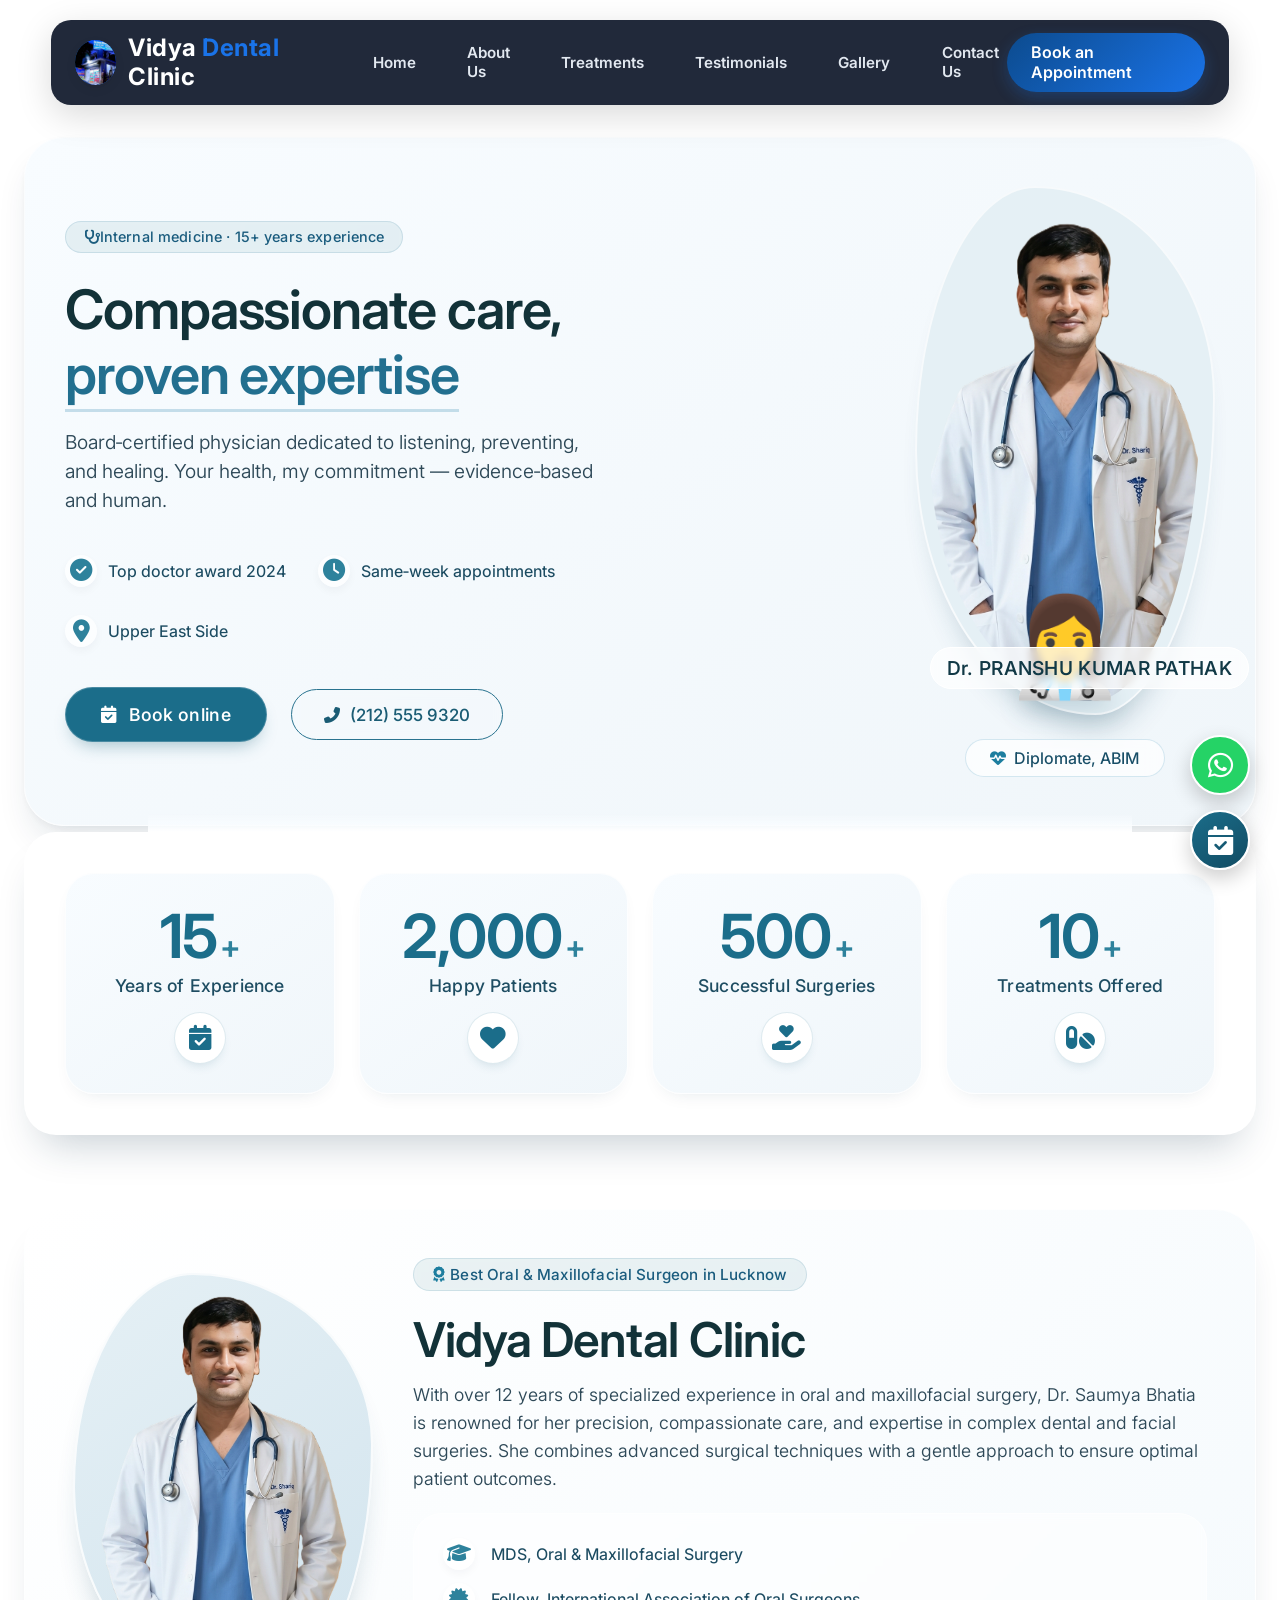
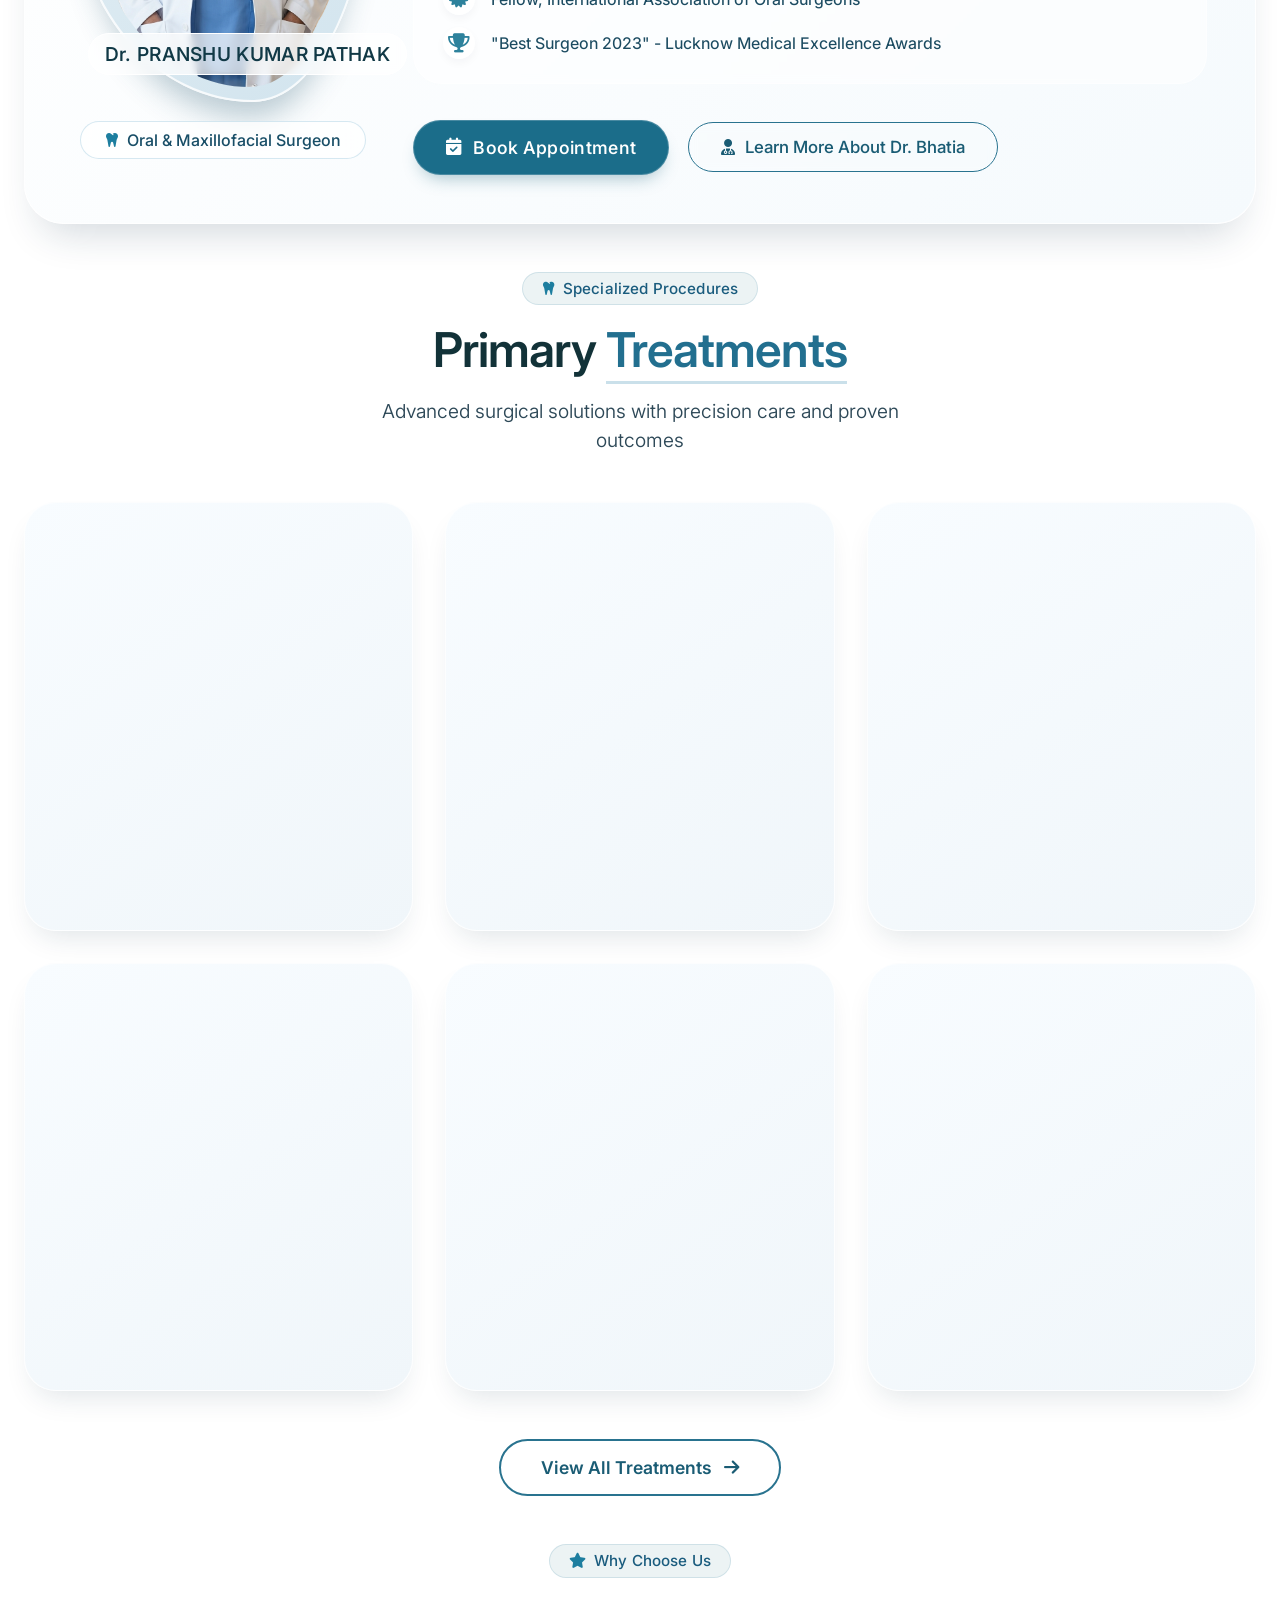
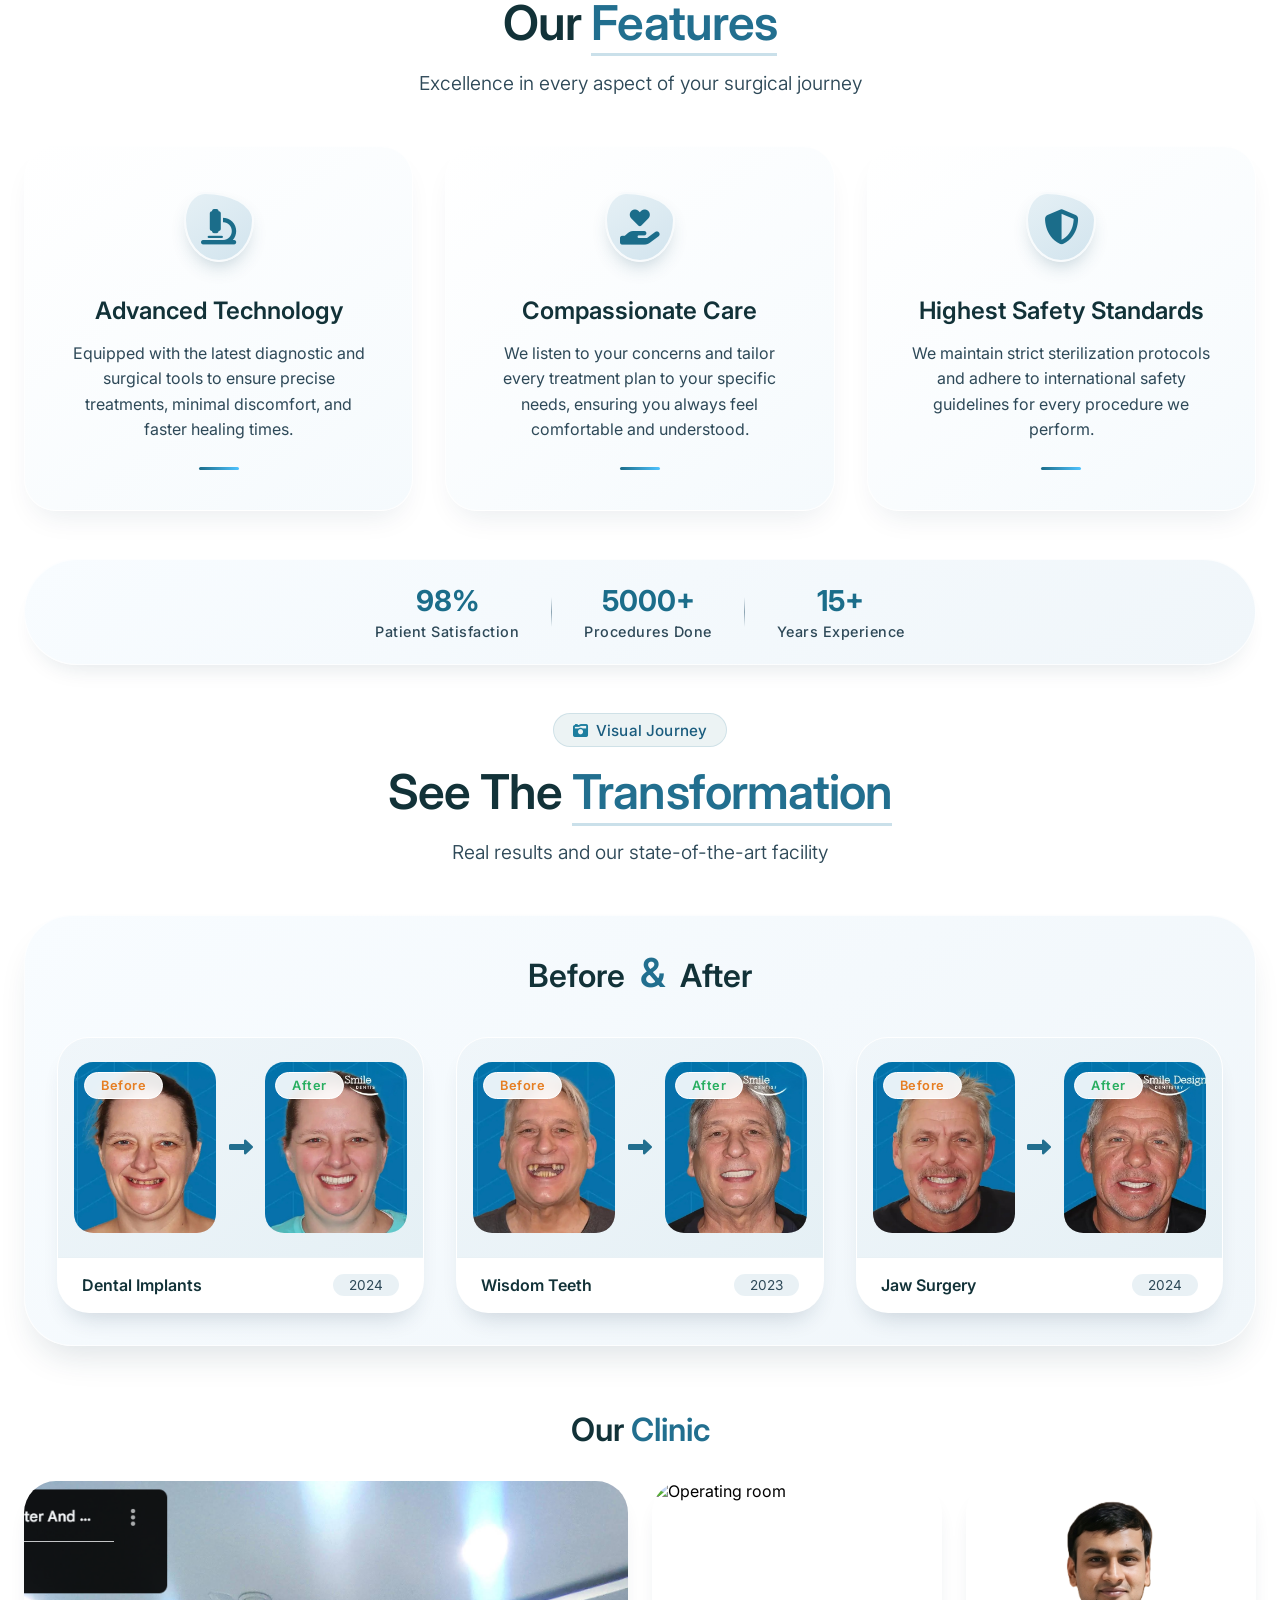
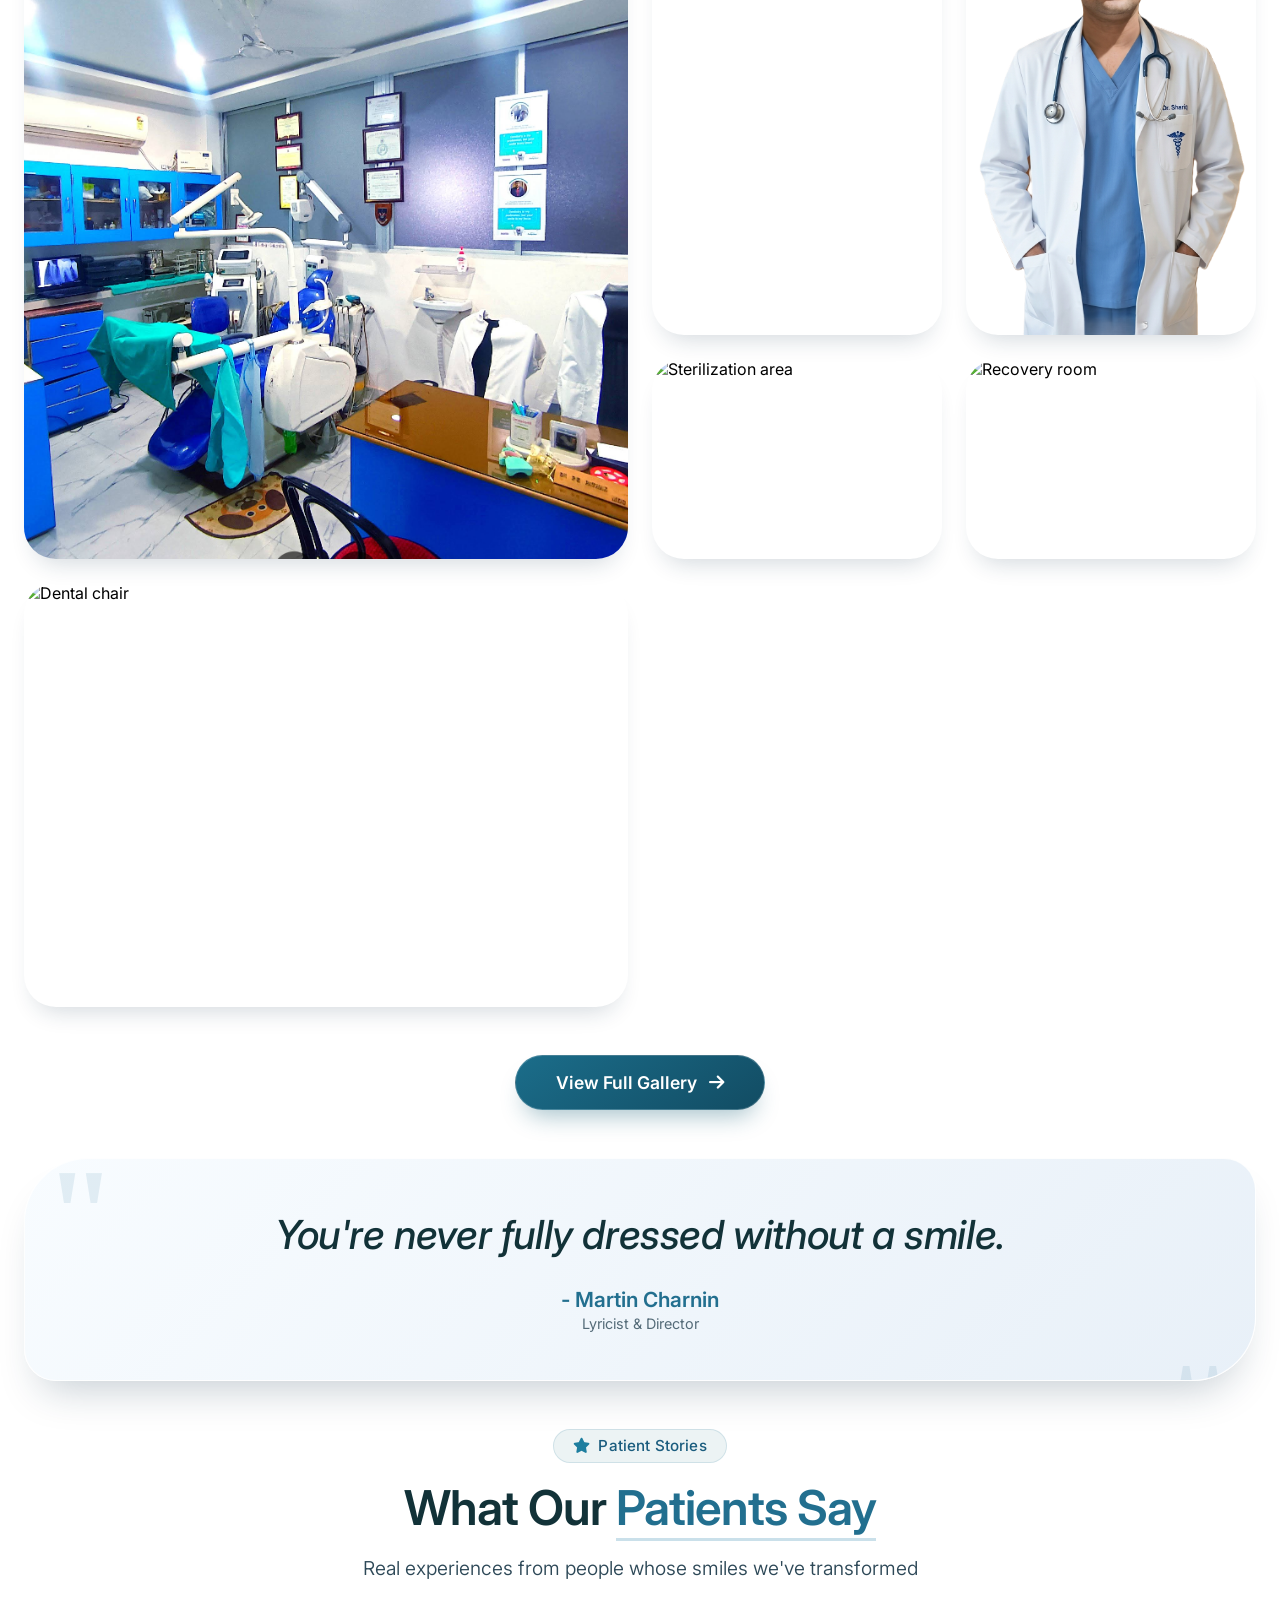
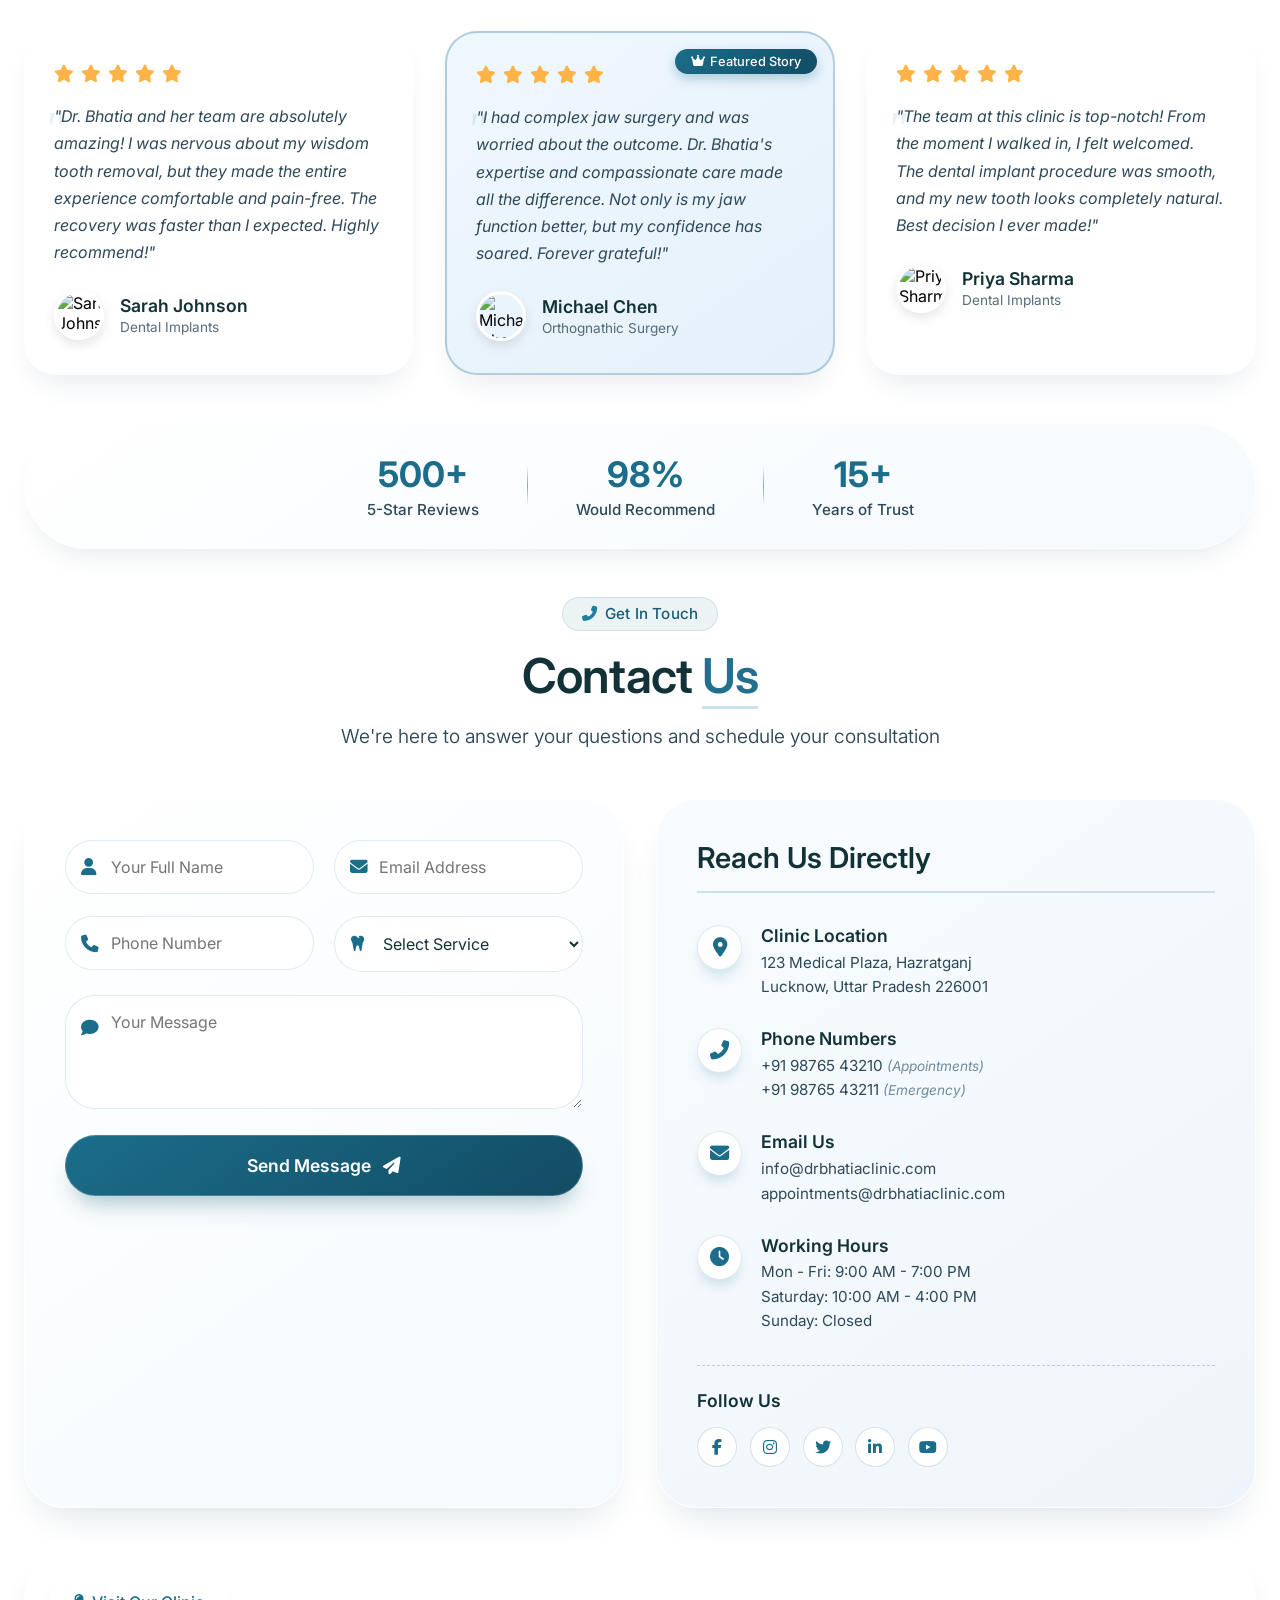
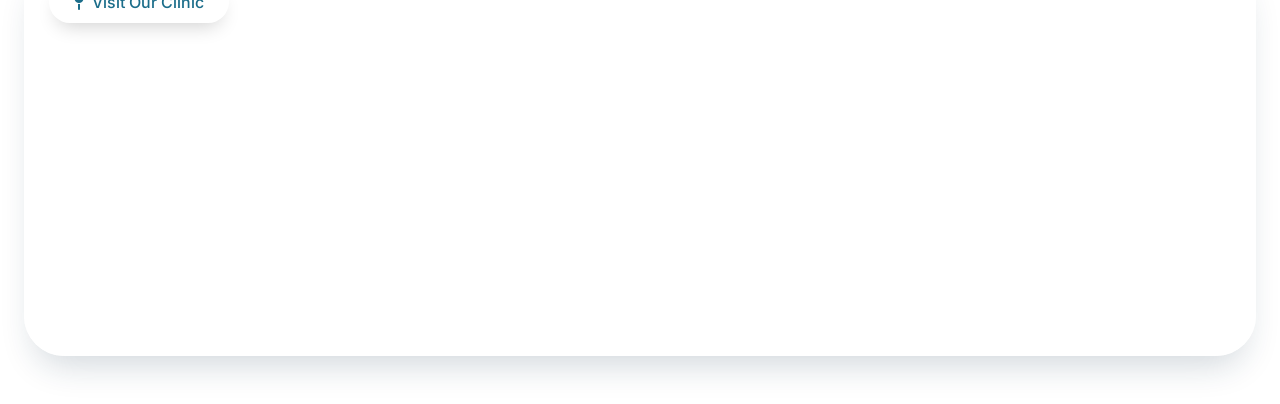
==== commit cf98deae: "Update index.html" ====
--- a/index.html
+++ b/index.html
@@ -401,7 +401,7 @@
       <!-- Left side - Image -->
       <div class="about-image-wrapper">
         <div class="about-image-frame">
-          <div class="about-doctor-img" role="img" aria-label="Dr. Saumya Bhatia - Oral & Maxillofacial Surgeon"></div>
+          <div class="about-doctor-img" role="img" aria-label="Dr. Pranshu Kumar Pathak - Oral & Maxillofacial Surgeon"></div>
         </div>
         <div class="about-specialty-badge">
           <i class="fas fa-tooth"></i> Oral & Maxillofacial Surgeon
@@ -415,7 +415,7 @@
           <span>Best Oral & Maxillofacial Surgeon in Lucknow</span>
         </div>
         
-        <h2 class="about-title">Dr. Saumya Bhatia</h2>
+        <h2 class="about-title">Vidya Dental Clinic</h2>
         
         <p class="about-description">
           With over 12 years of specialized experience in oral and maxillofacial surgery, 
@@ -1132,4 +1132,4 @@
   <script src="doctor-hero.js"></script>
   <script src="stats.js"></script>
 </body>
-</html>+</html>
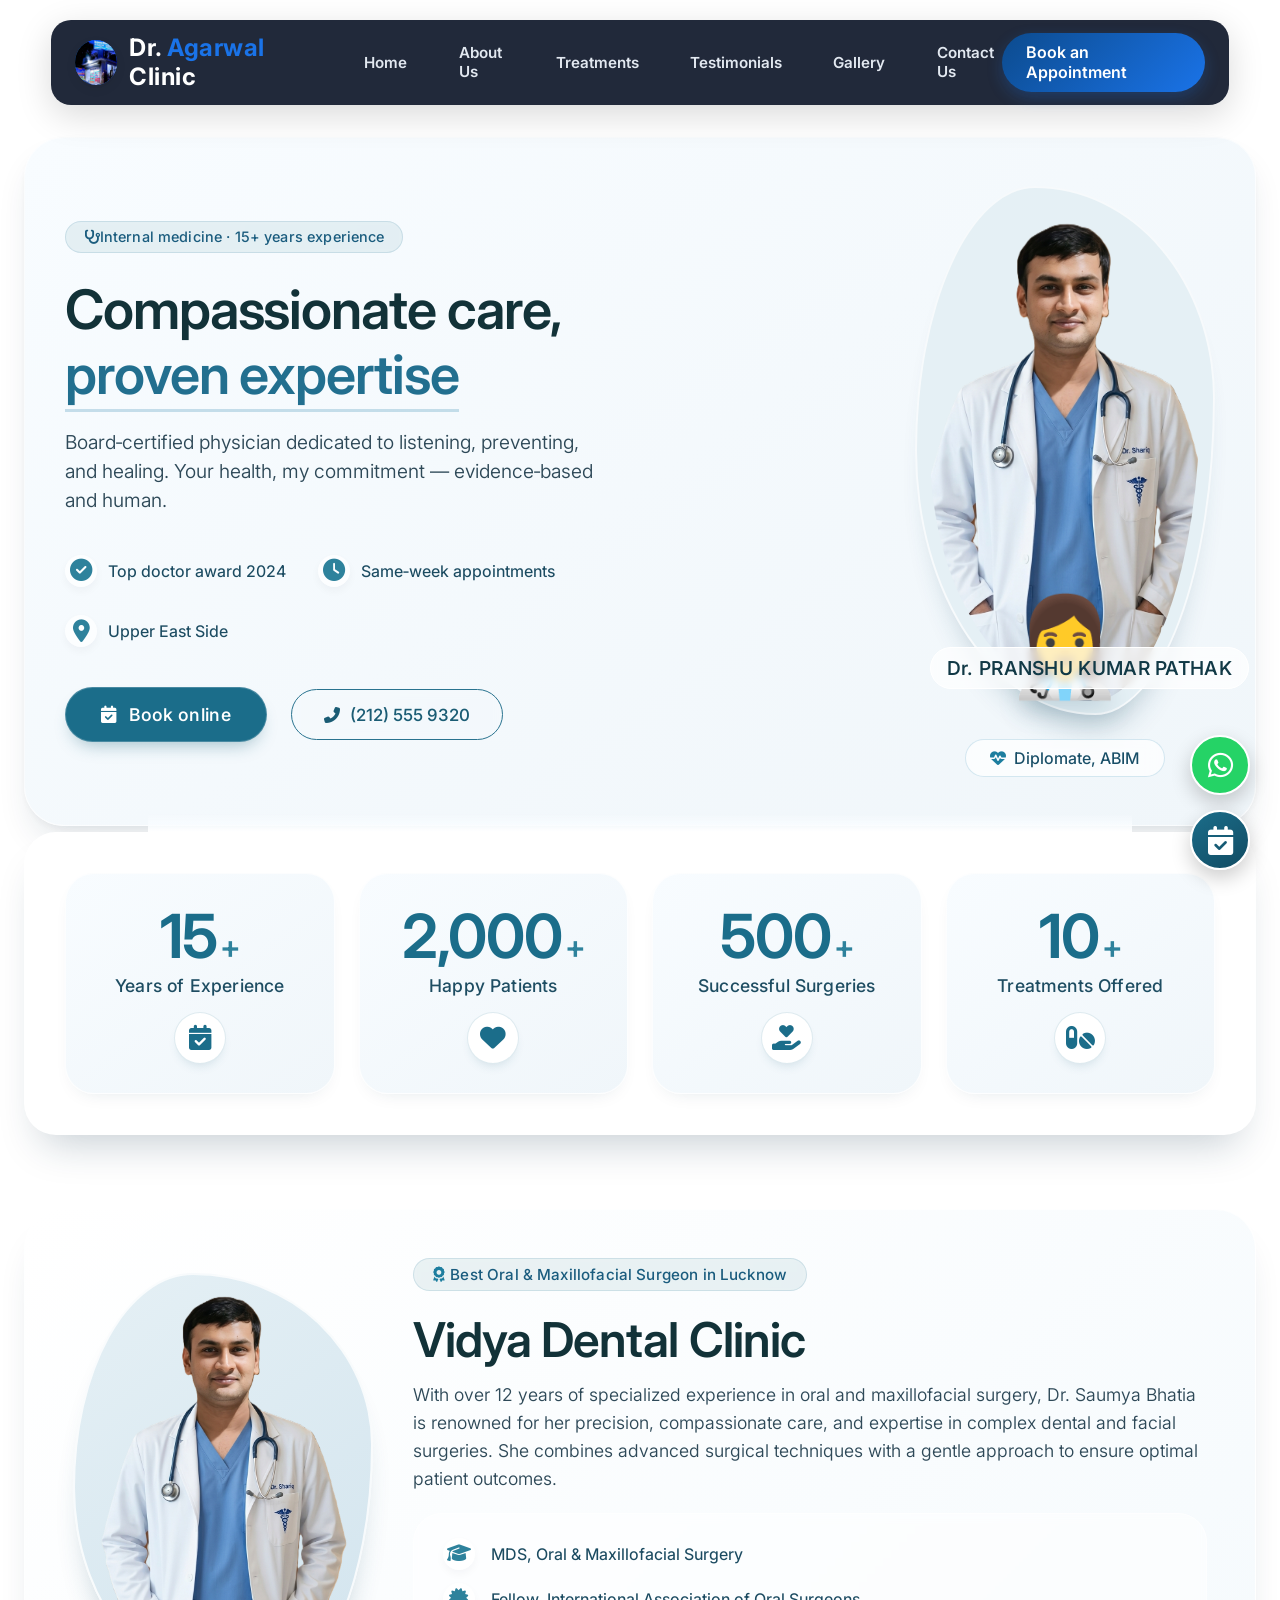
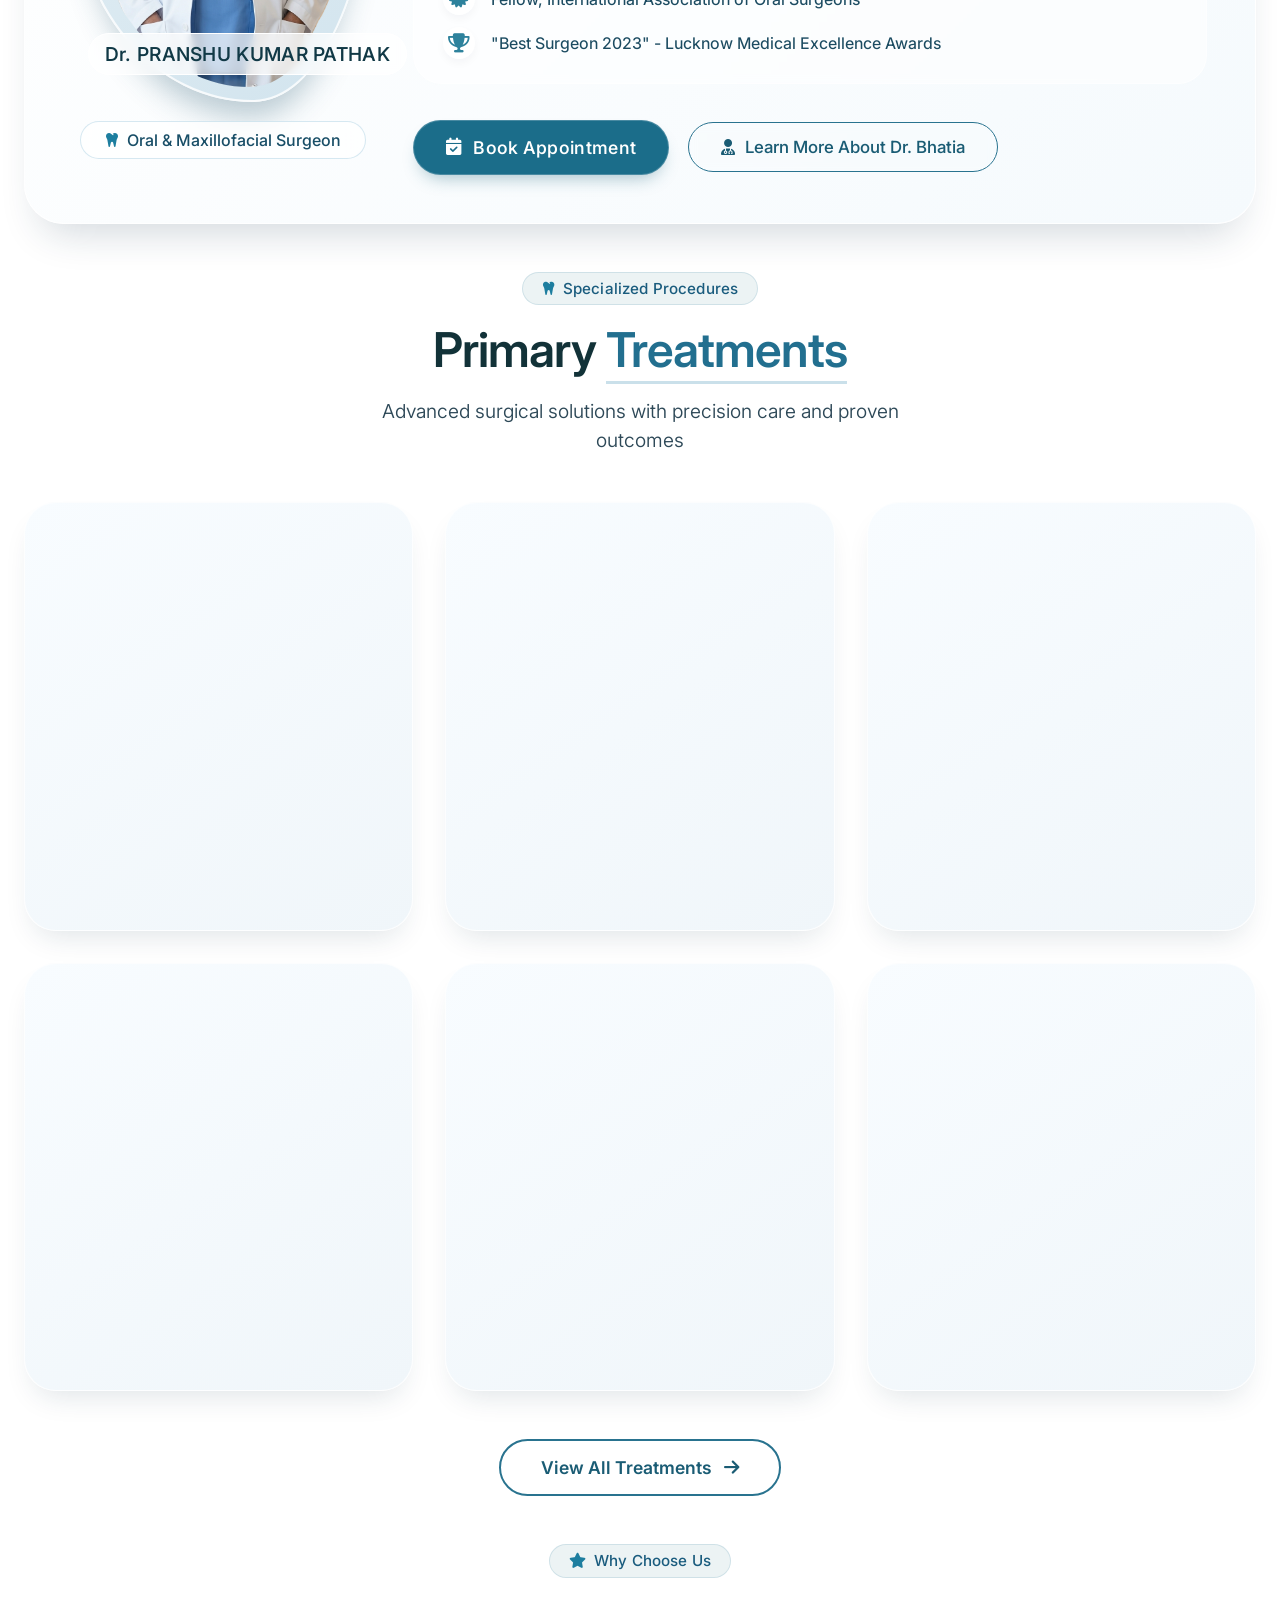
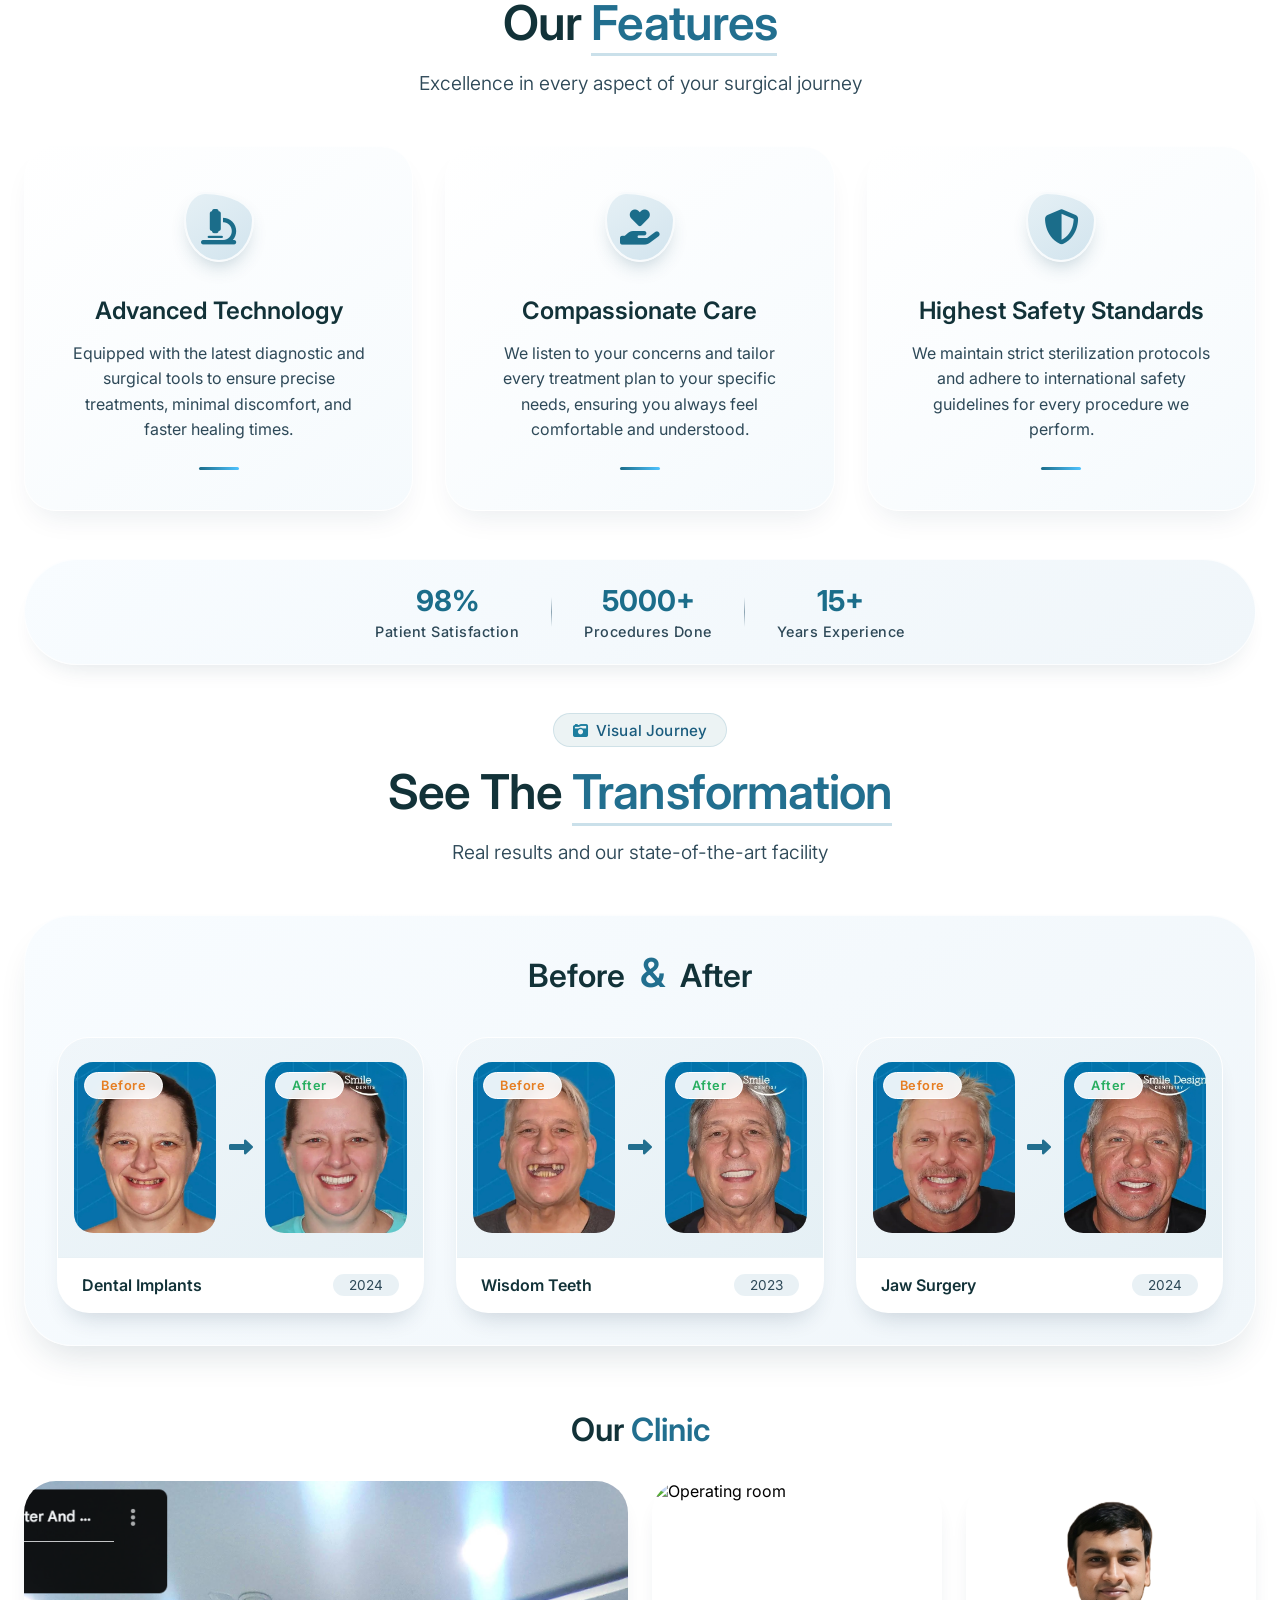
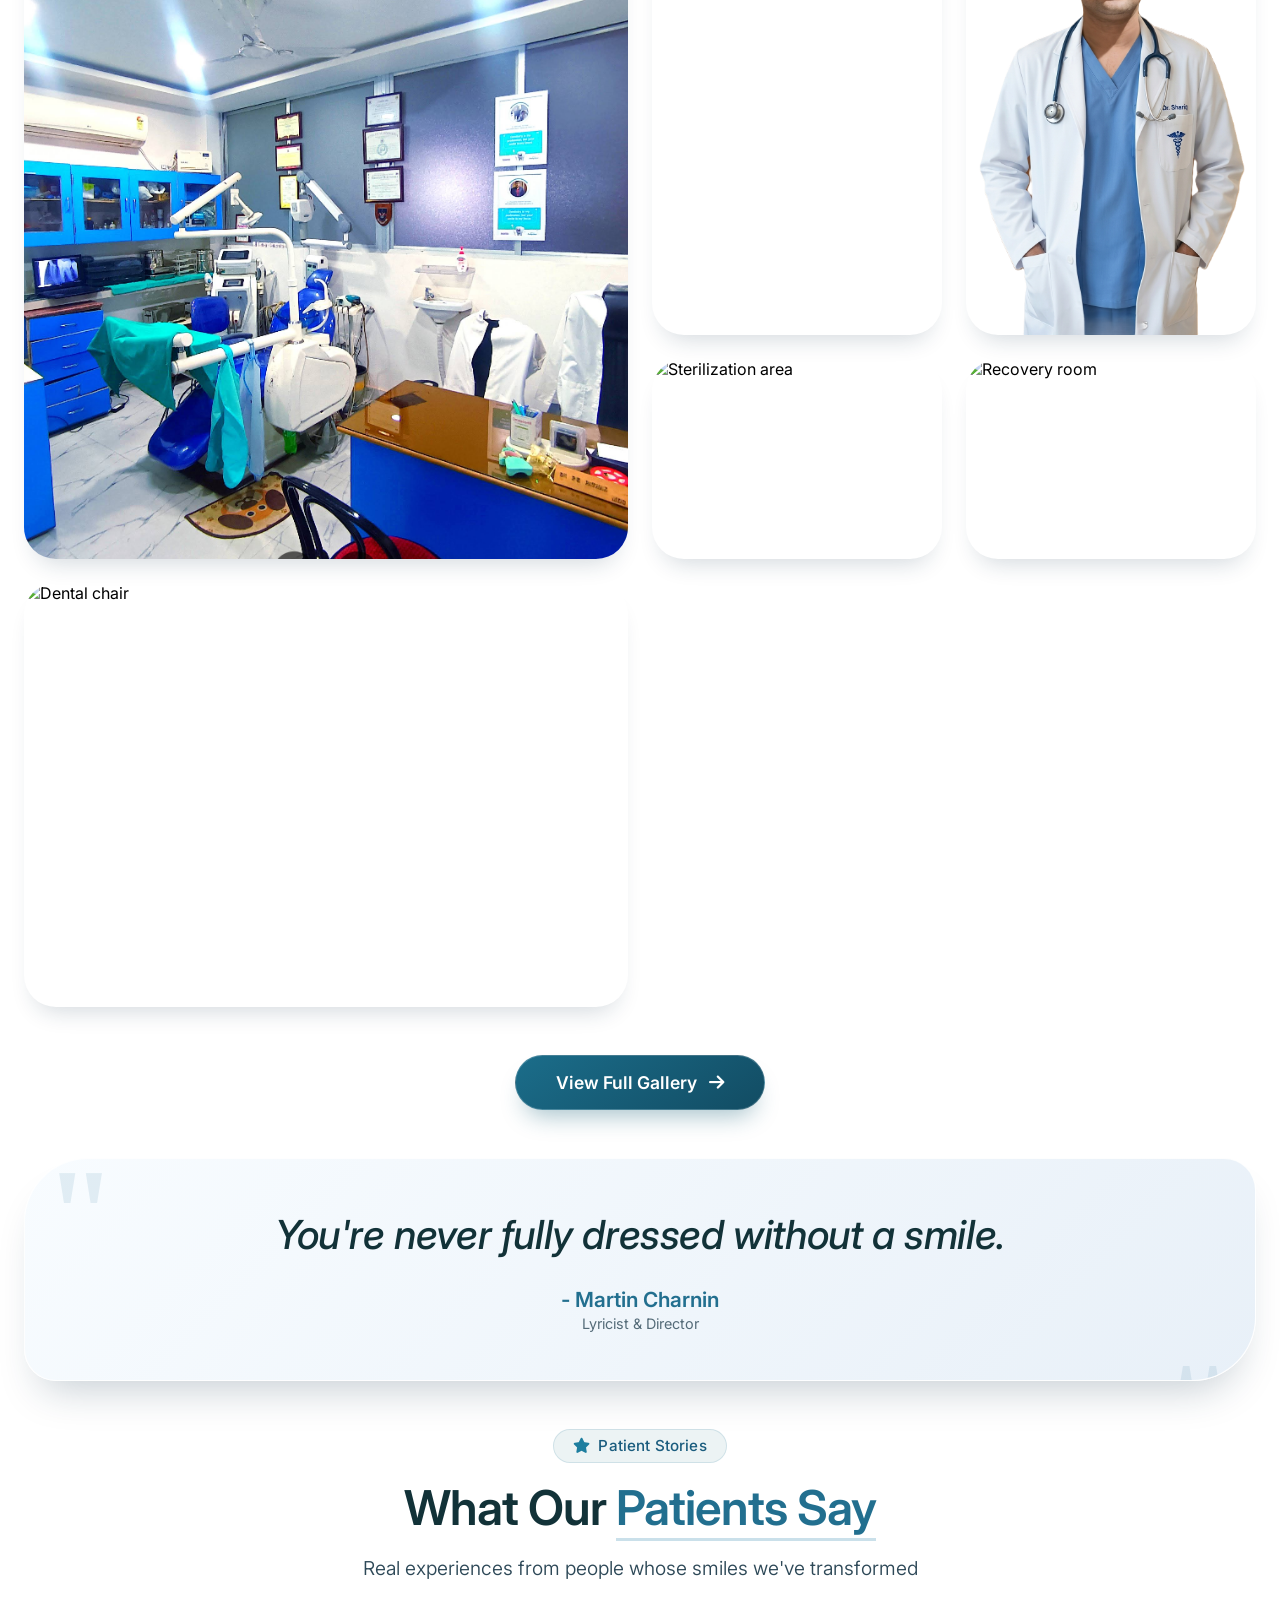
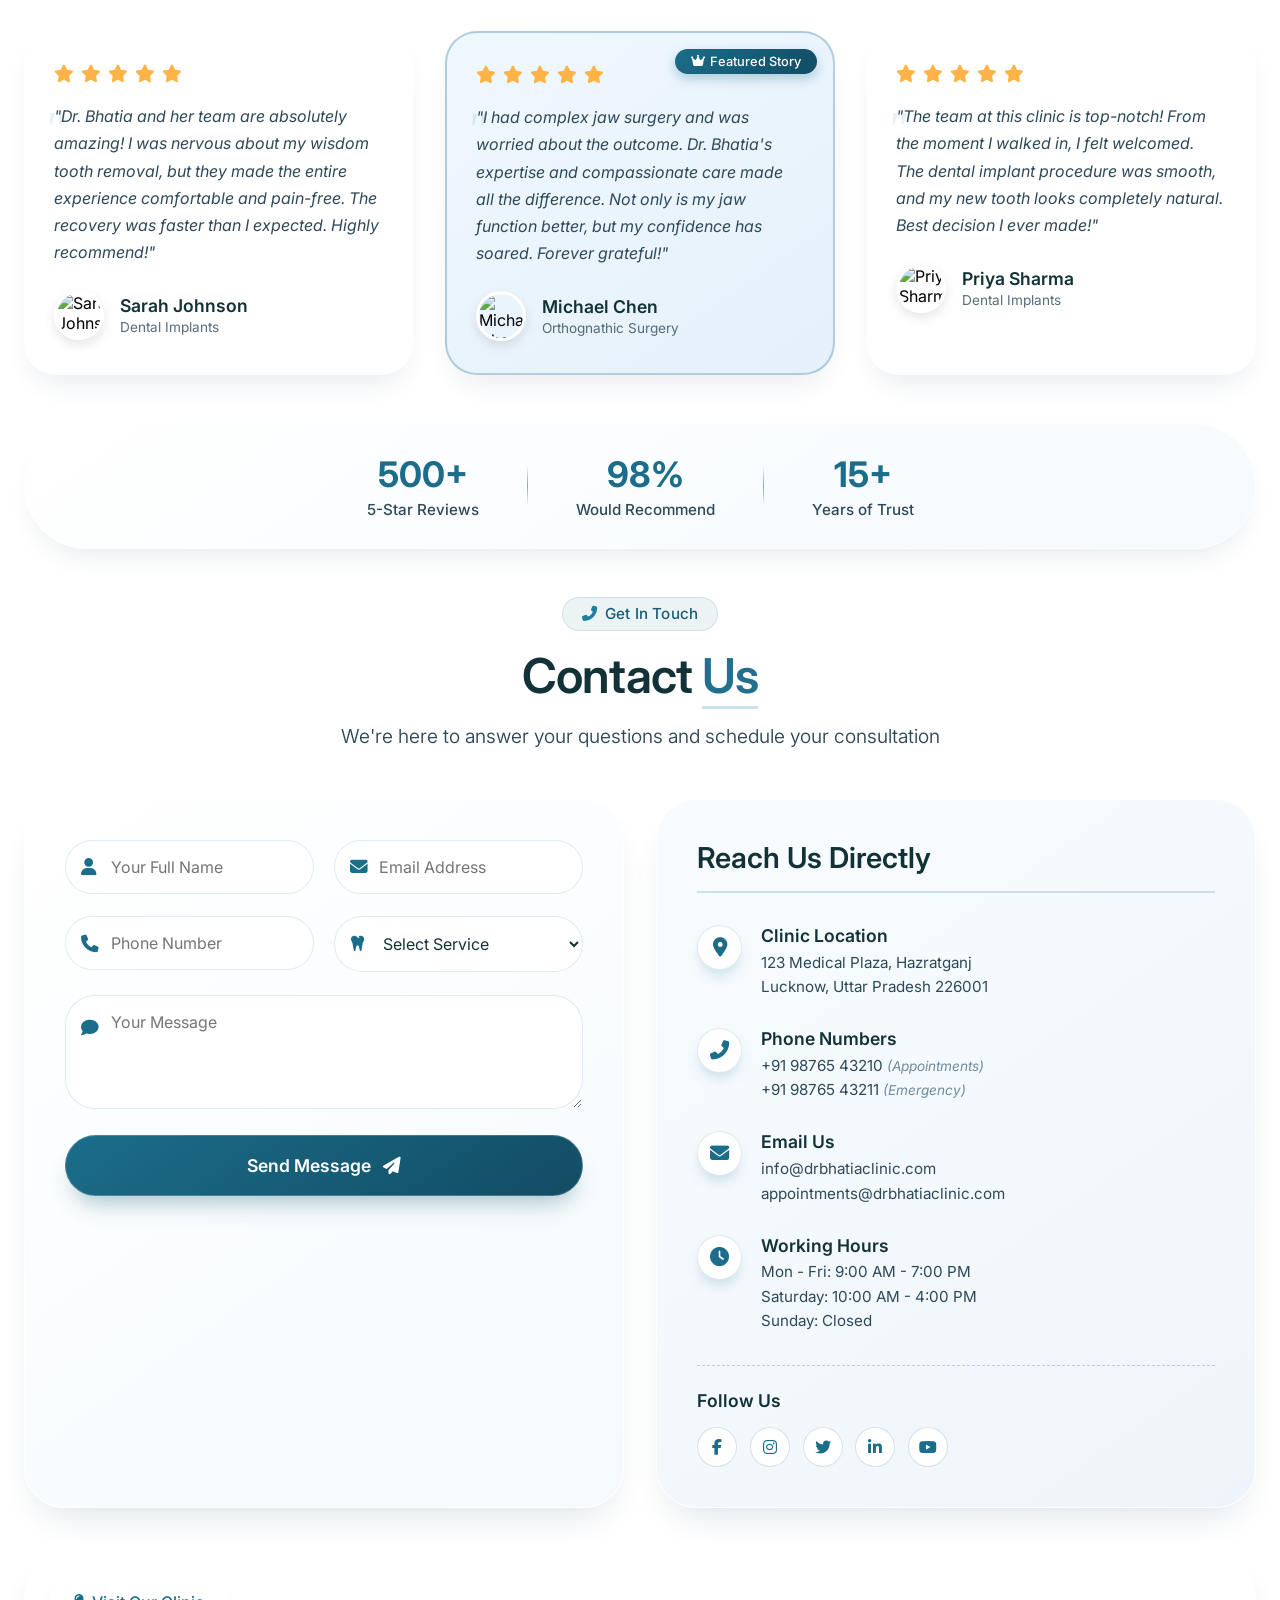
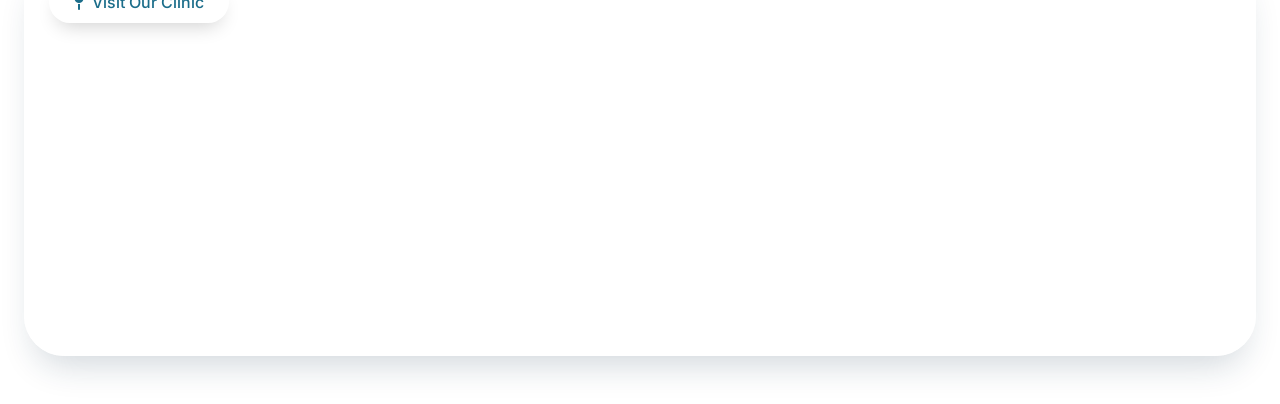
==== commit d8e138ee: "Update index.html" ====
--- a/index.html
+++ b/index.html
@@ -3,7 +3,7 @@
 <head>
   <meta charset="UTF-8">
   <meta name="viewport" content="width=device-width, initial-scale=1.0">
-  <title>Vidya Maxillofacial Center | Complete page with stats</title>
+  <title>Dr. Agarwal’s Multispeciality| Complete page with stats</title>
   <!-- External fonts & icons -->
   <link rel="preconnect" href="https://fonts.googleapis.com">
   <link rel="preconnect" href="https://fonts.gstatic.com" crossorigin>
@@ -274,7 +274,7 @@
     <div class="header-top">
         <a href="index.html" class="logo-container">
             <div class="logo-img-box"><img src="outside.png"></div>
-            <div class="logo-text">Vidya<span> Dental </span> Clinic</div>
+            <div class="logo-text">Dr.<span> Agarwal </span> Clinic</div>
         </a>
 
         <!-- MENU ICON MUST BE HERE -->
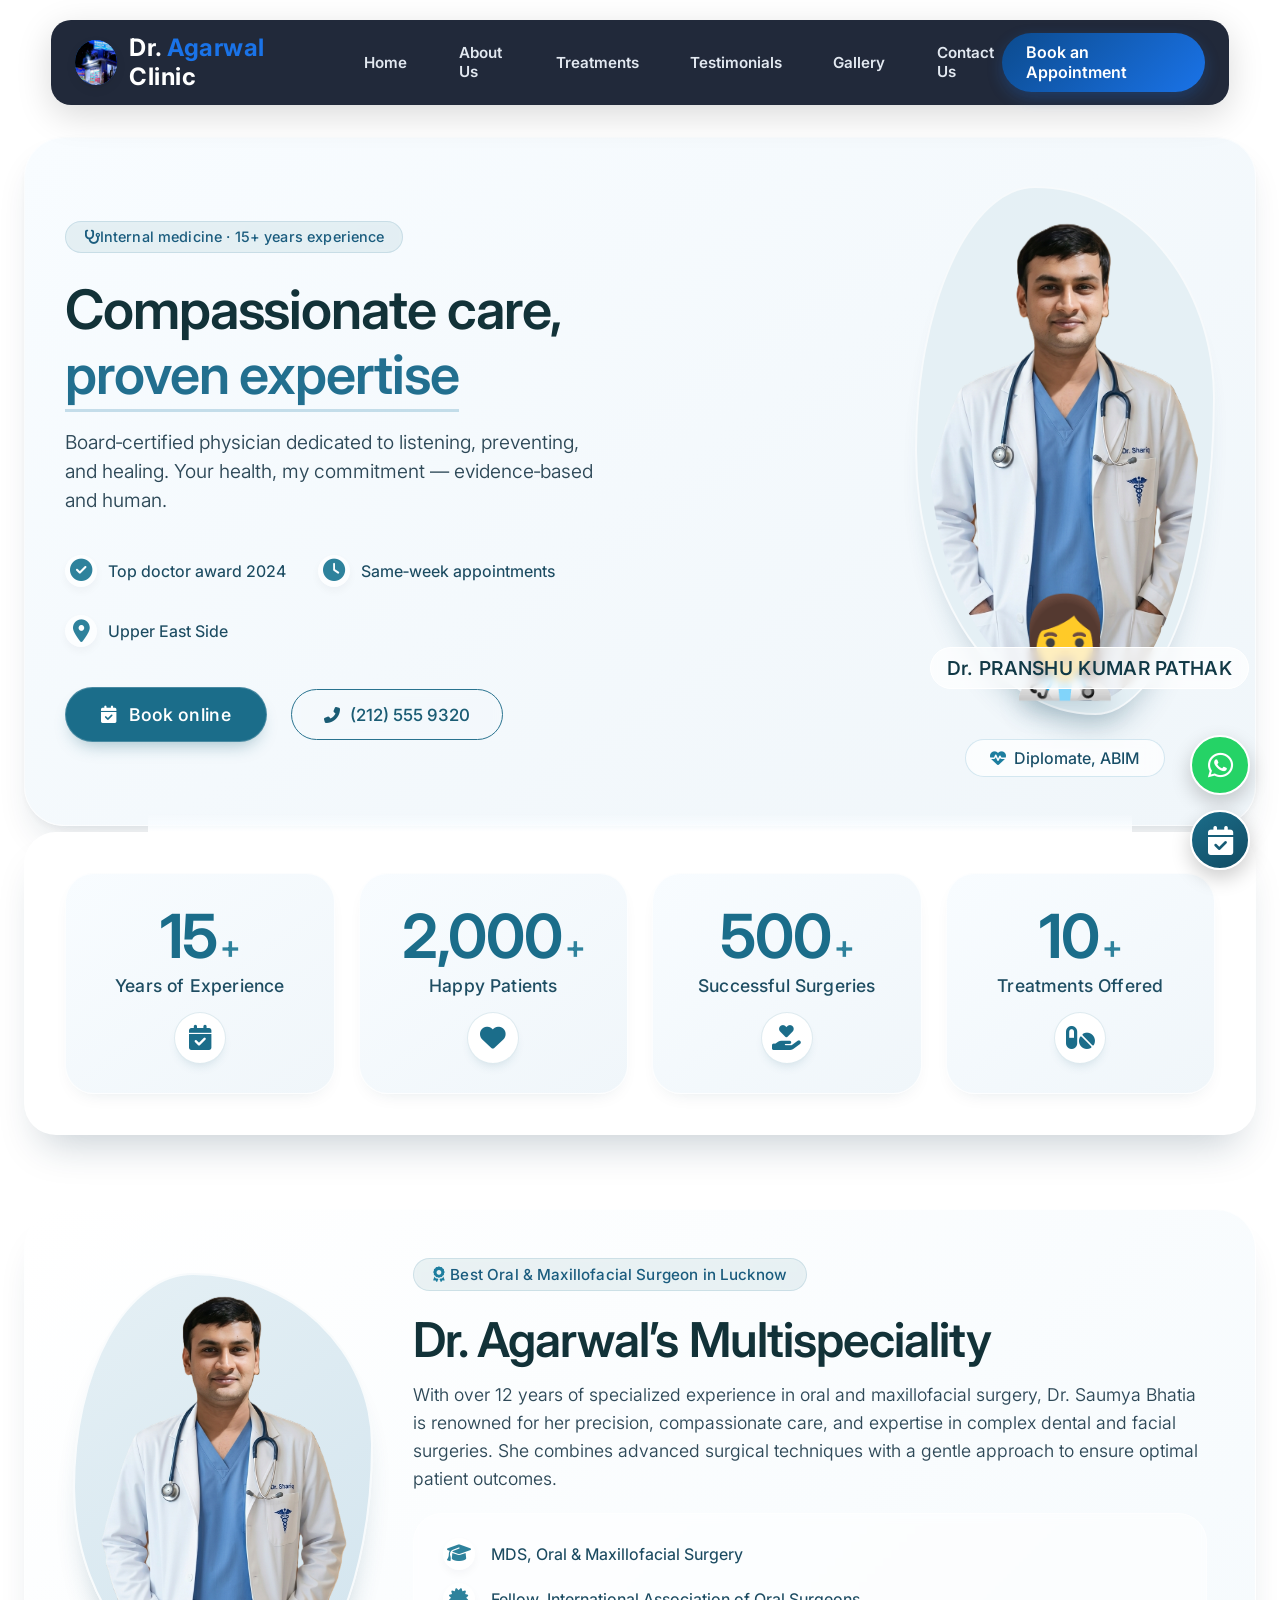
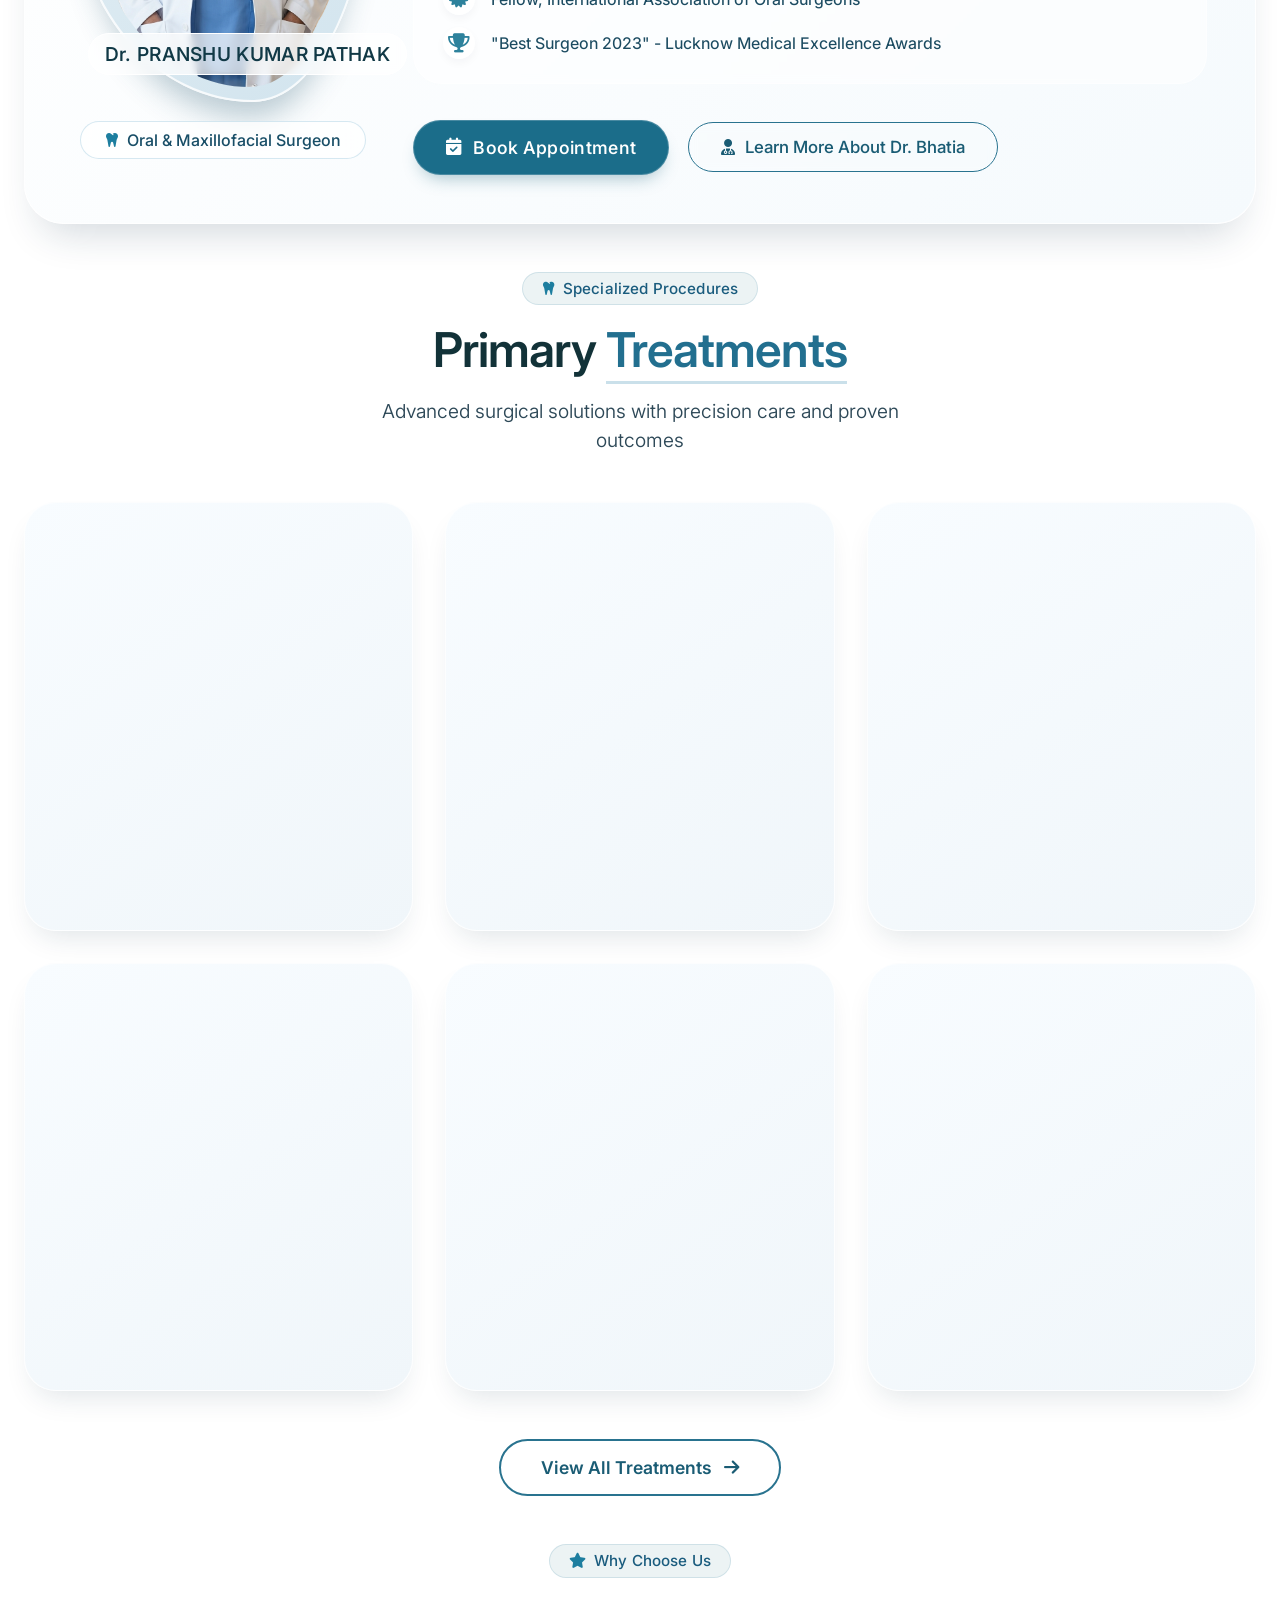
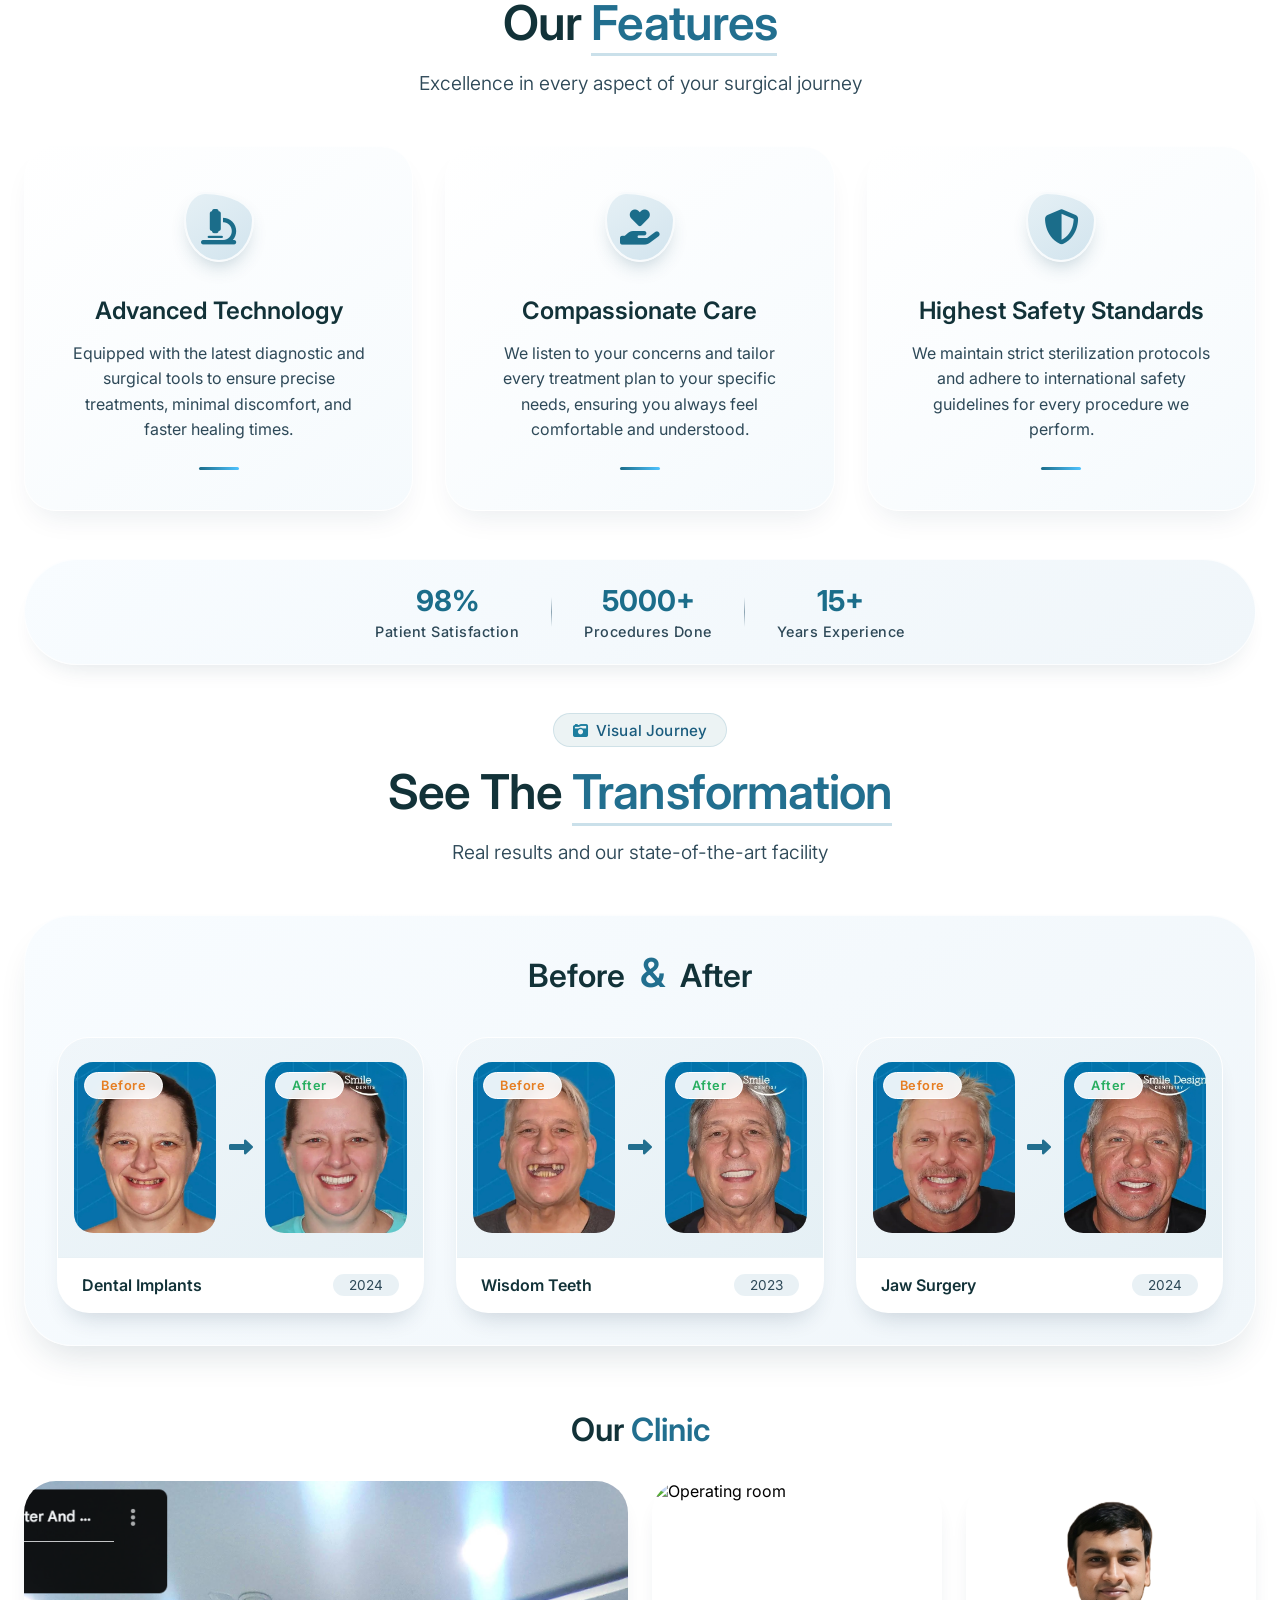
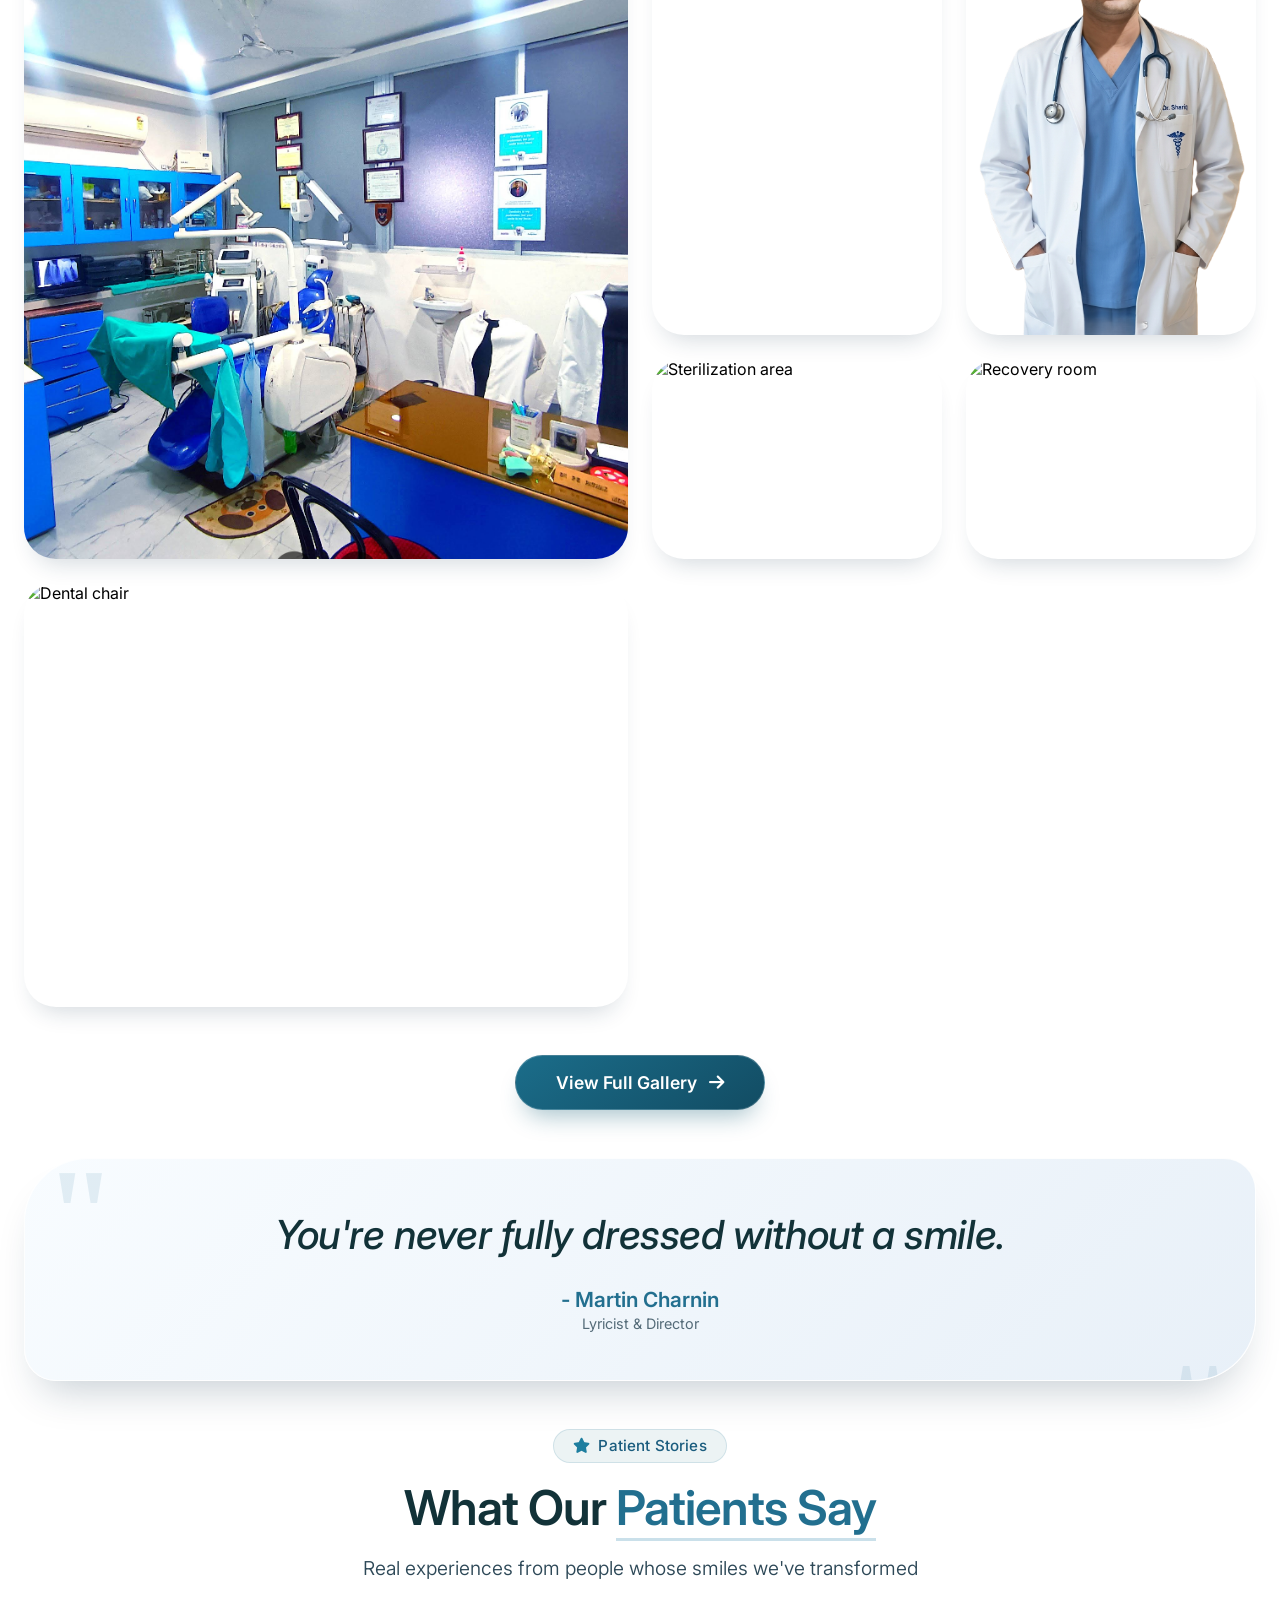
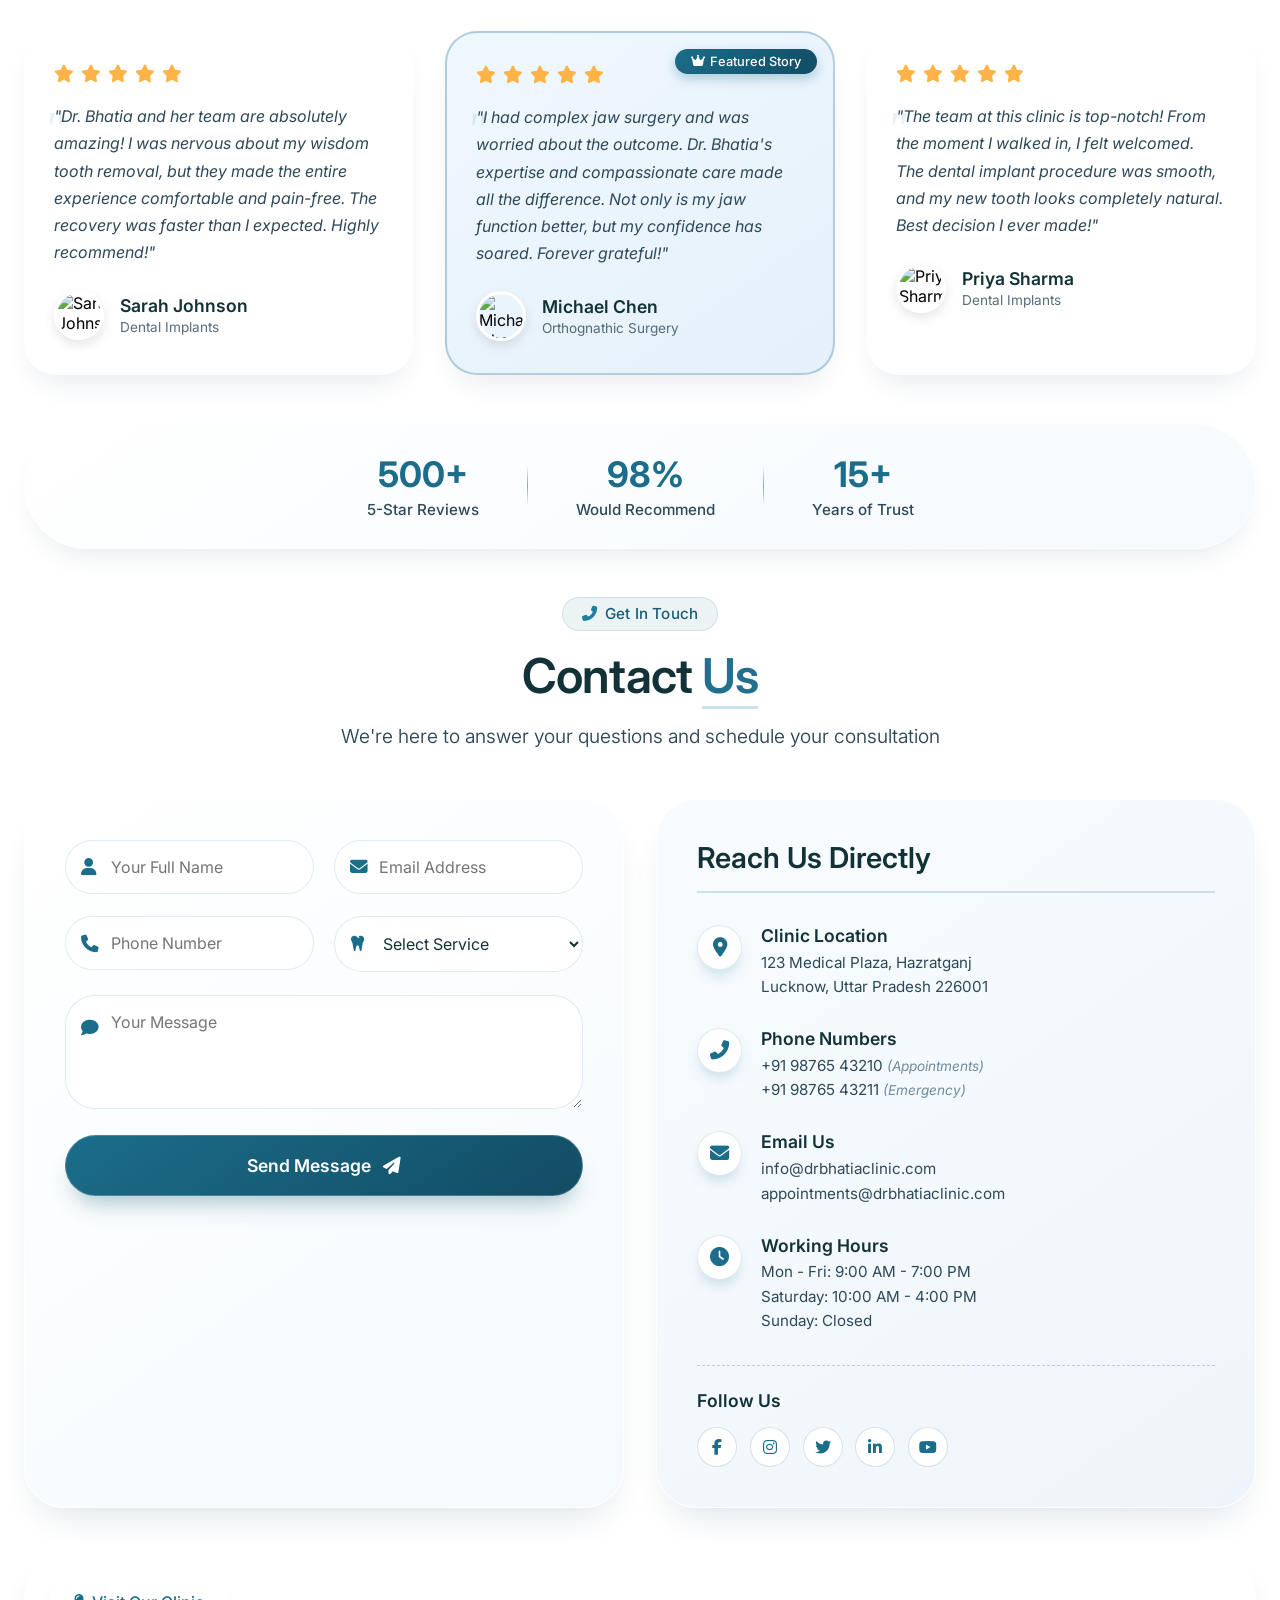
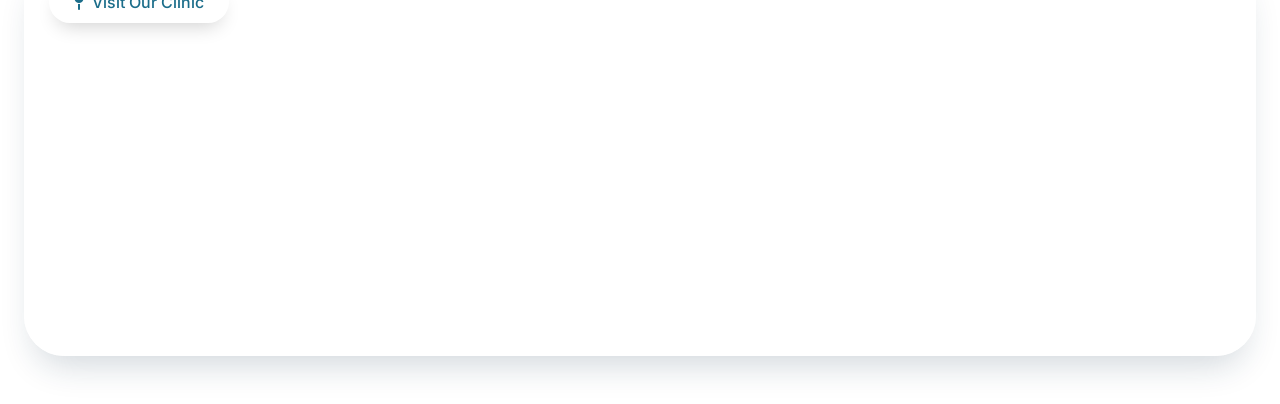
==== commit 7a2528a8: "Update index.html" ====
--- a/index.html
+++ b/index.html
@@ -415,7 +415,7 @@
           <span>Best Oral & Maxillofacial Surgeon in Lucknow</span>
         </div>
         
-        <h2 class="about-title">Vidya Dental Clinic</h2>
+        <h2 class="about-title">Dr. Agarwal’s Multispeciality</h2>
         
         <p class="about-description">
           With over 12 years of specialized experience in oral and maxillofacial surgery, 
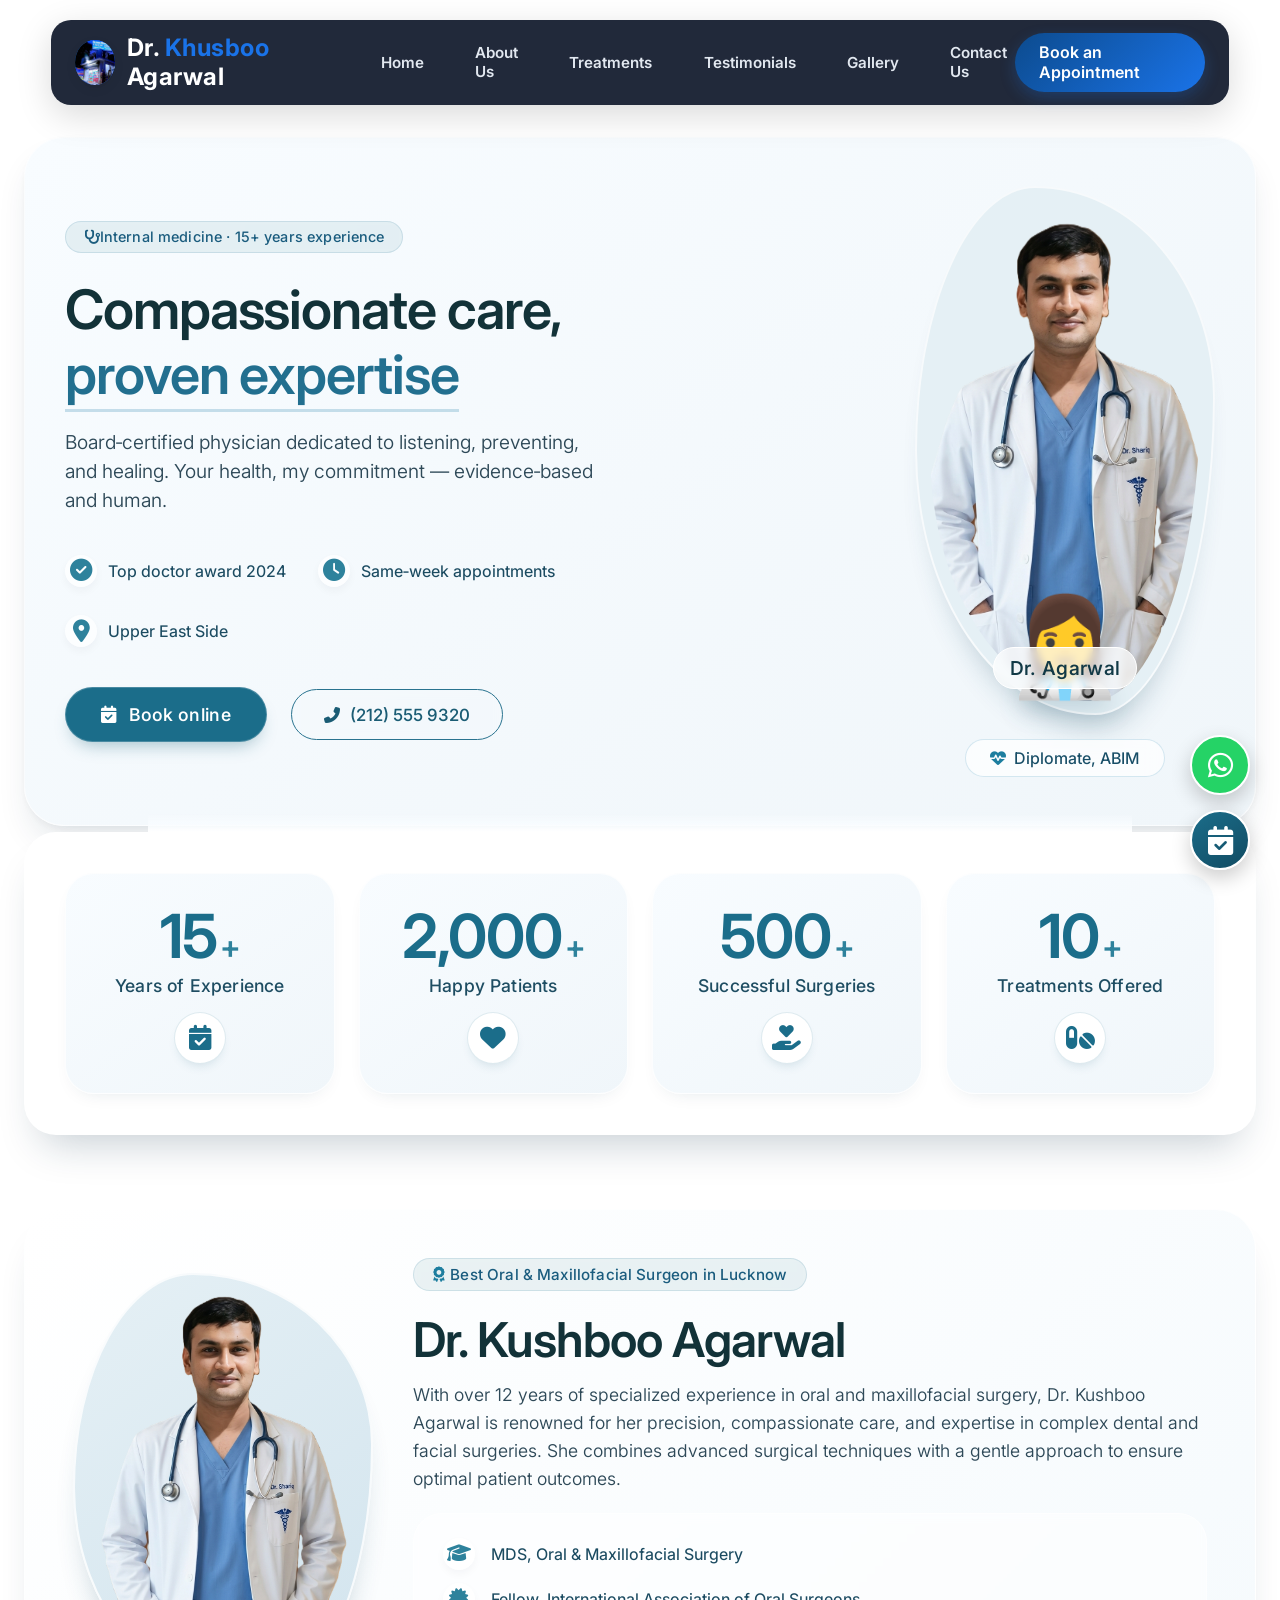
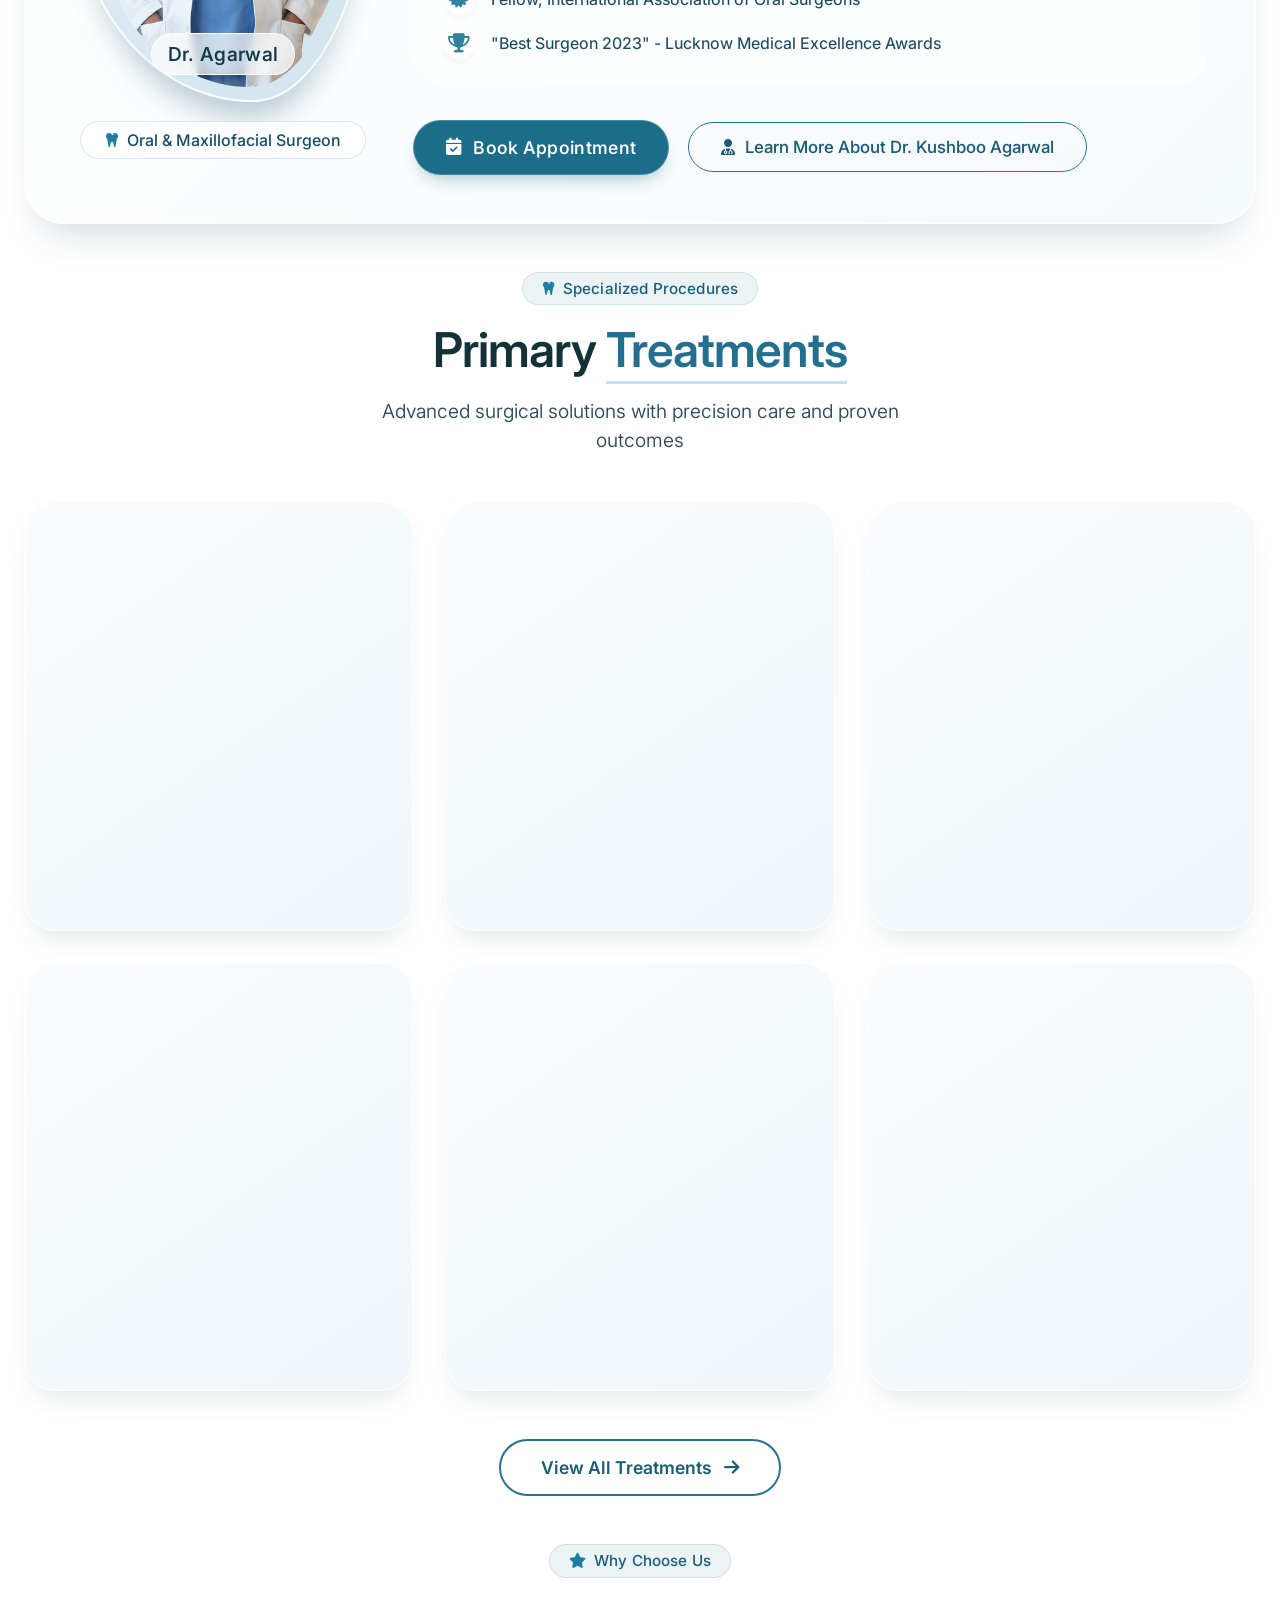
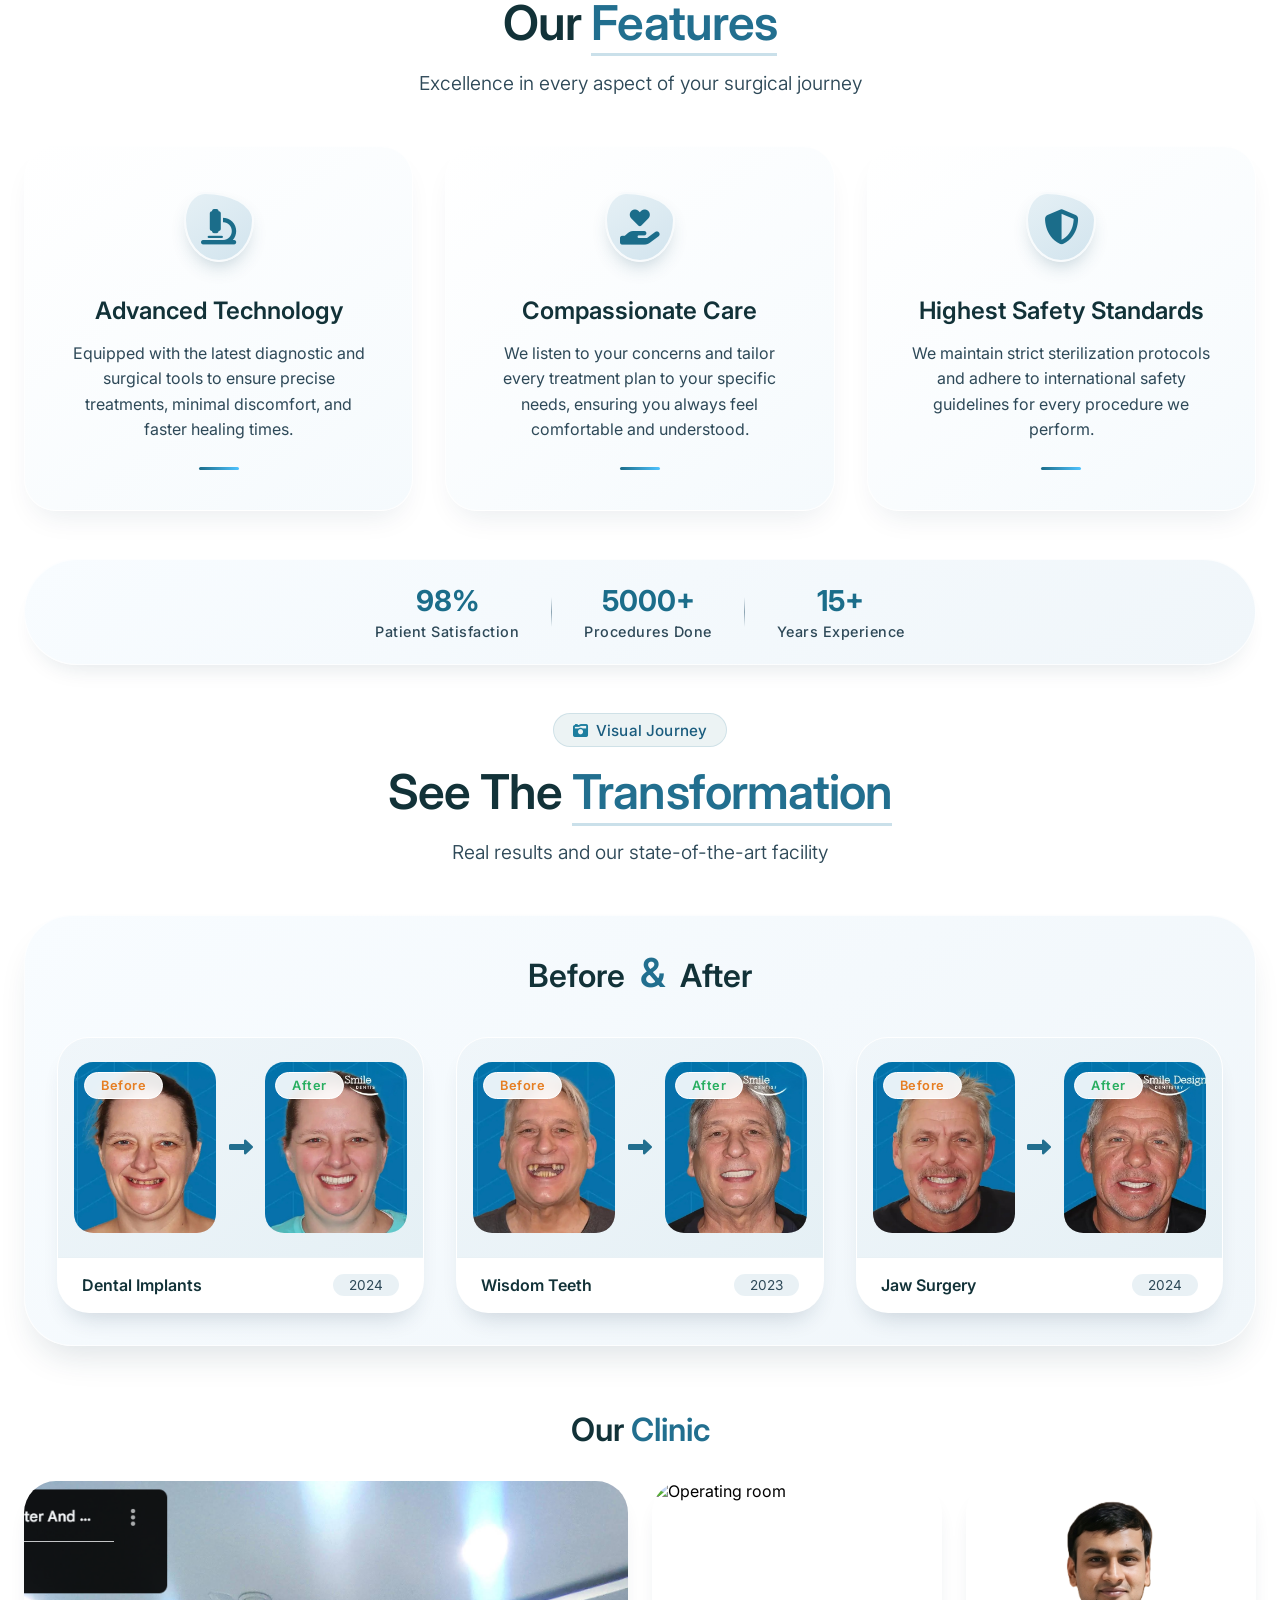
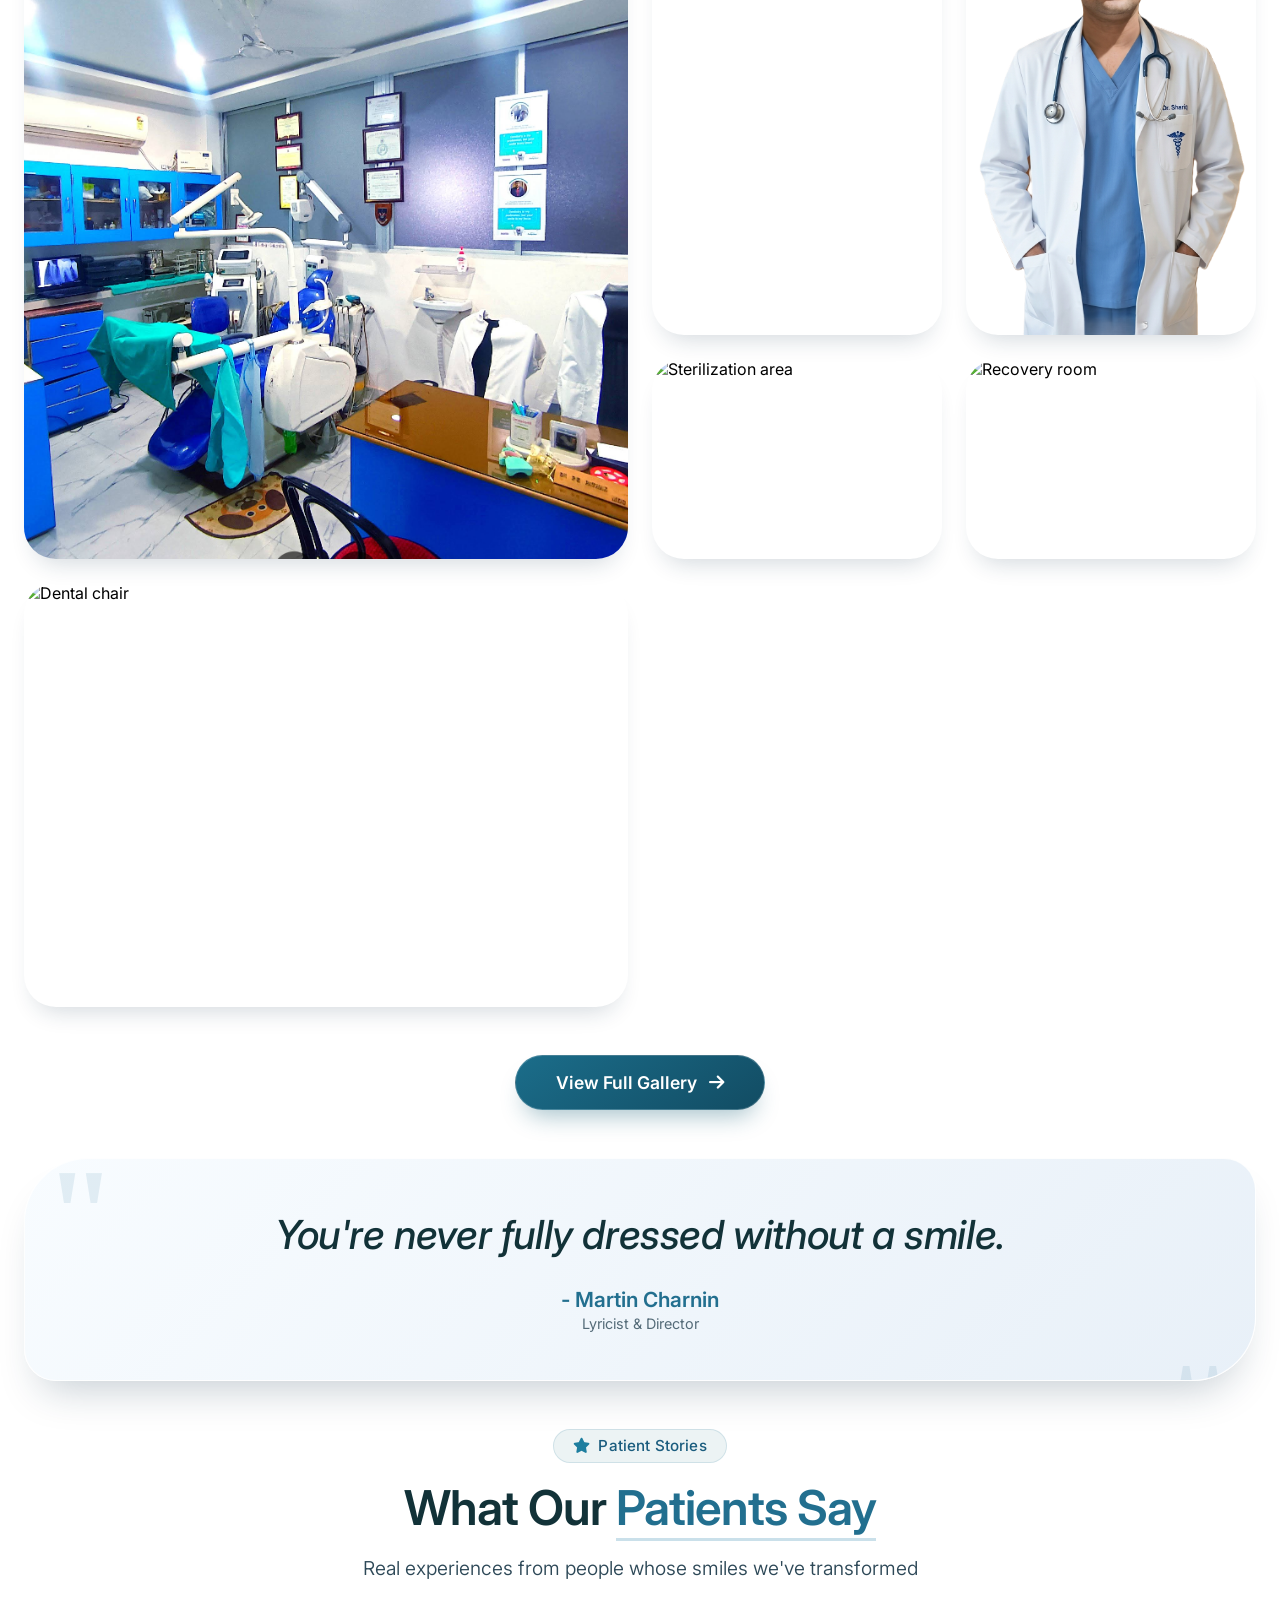
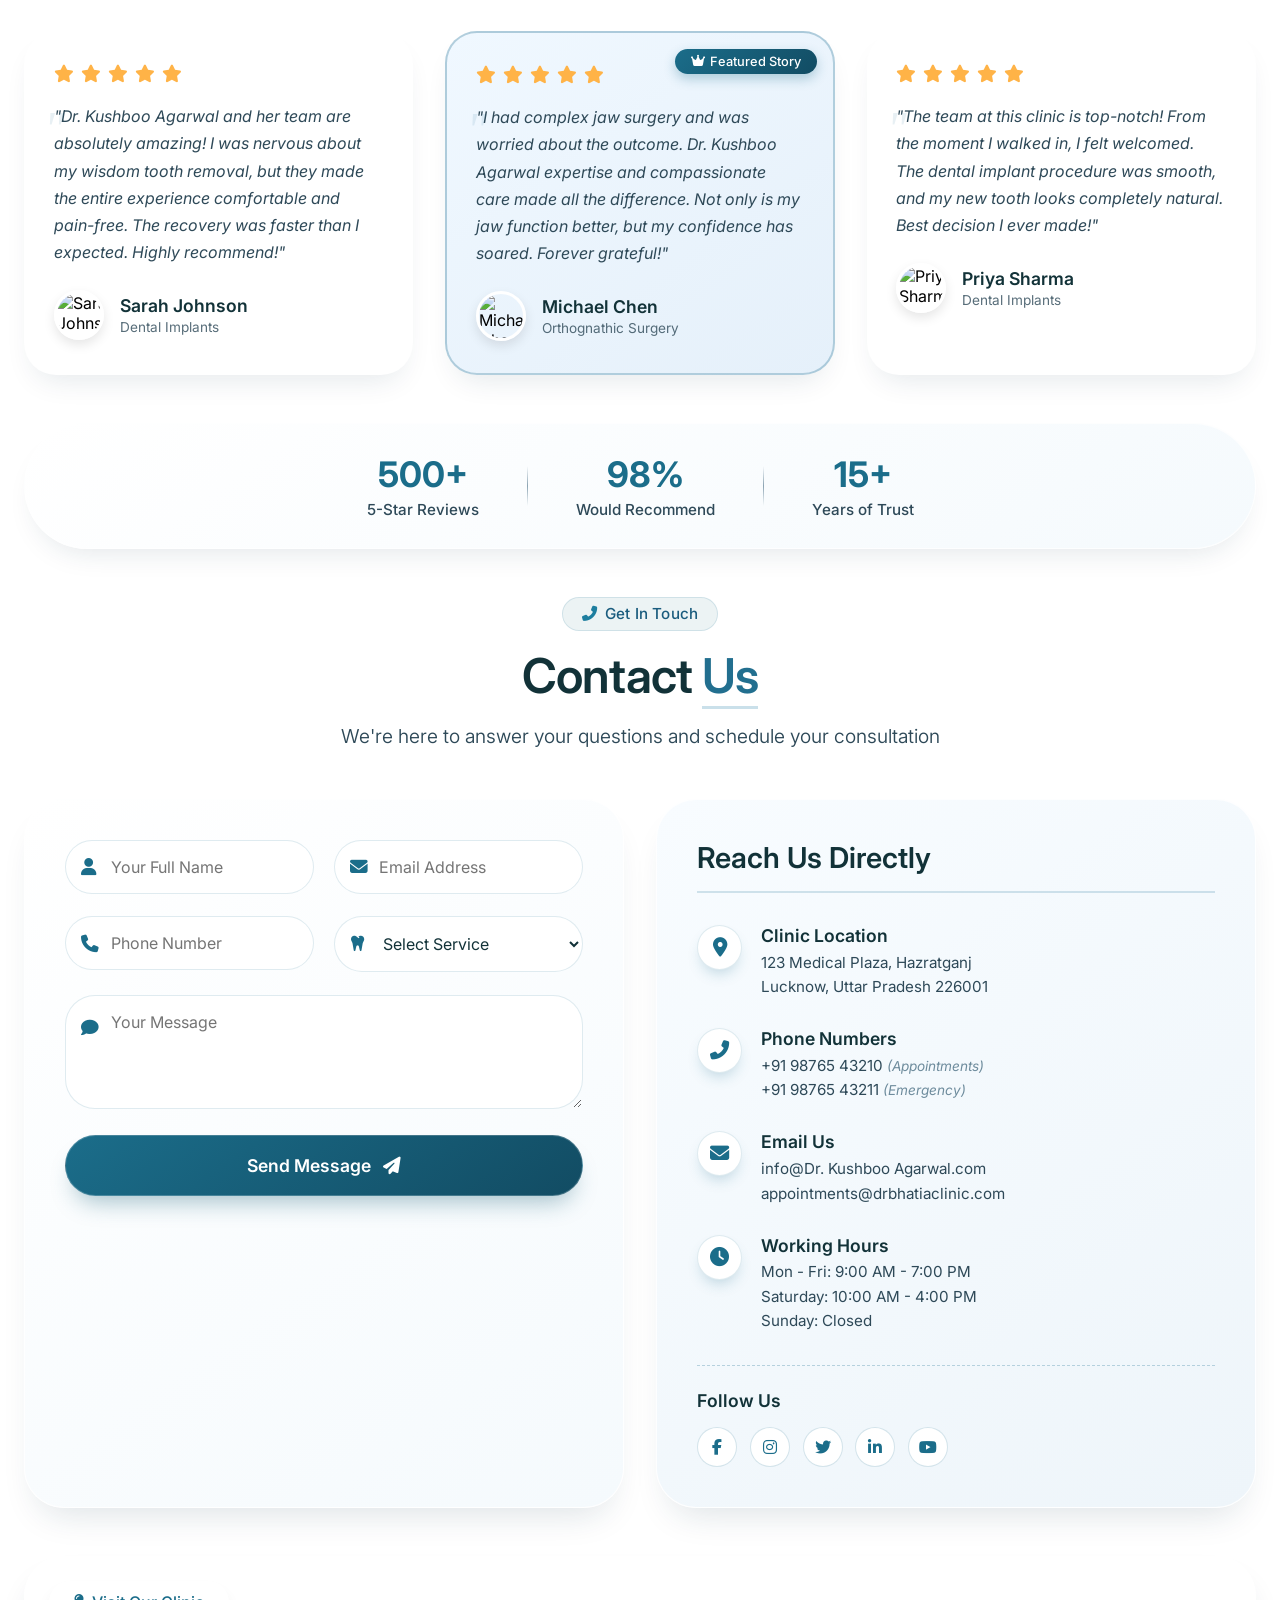
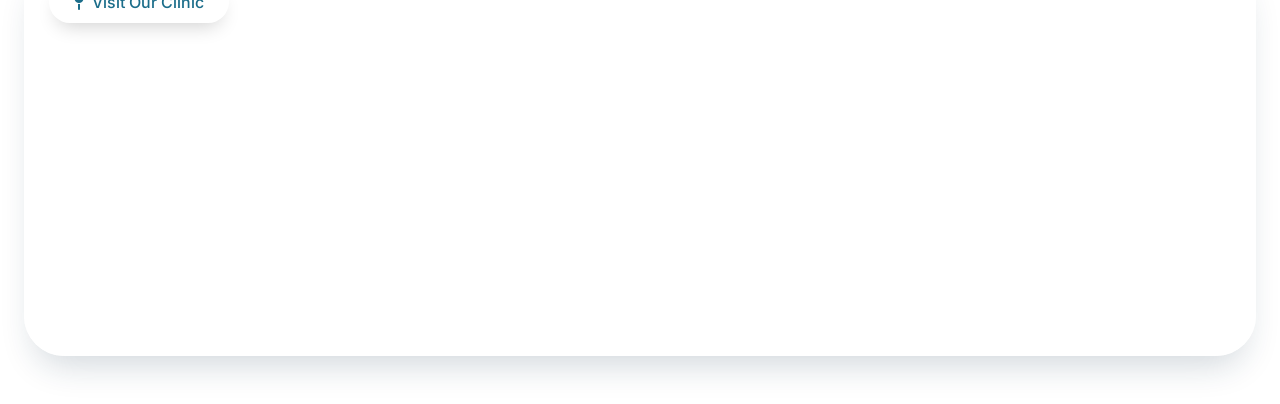
==== commit 6d909140: "Update index.html" ====
--- a/index.html
+++ b/index.html
@@ -274,7 +274,7 @@
     <div class="header-top">
         <a href="index.html" class="logo-container">
             <div class="logo-img-box"><img src="outside.png"></div>
-            <div class="logo-text">Dr.<span> Agarwal </span> Clinic</div>
+            <div class="logo-text">Dr.<span> Khusboo </span> Agarwal</div>
         </a>
 
         <!-- MENU ICON MUST BE HERE -->
@@ -401,7 +401,7 @@
       <!-- Left side - Image -->
       <div class="about-image-wrapper">
         <div class="about-image-frame">
-          <div class="about-doctor-img" role="img" aria-label="Dr. Pranshu Kumar Pathak - Oral & Maxillofacial Surgeon"></div>
+          <div class="about-doctor-img" role="img" aria-label="Dr. Kushboo Agarwal - Oral & Maxillofacial Surgeon"></div>
         </div>
         <div class="about-specialty-badge">
           <i class="fas fa-tooth"></i> Oral & Maxillofacial Surgeon
@@ -415,11 +415,11 @@
           <span>Best Oral & Maxillofacial Surgeon in Lucknow</span>
         </div>
         
-        <h2 class="about-title">Dr. Agarwal’s Multispeciality</h2>
+        <h2 class="about-title">Dr. Kushboo Agarwal</h2>
         
         <p class="about-description">
           With over 12 years of specialized experience in oral and maxillofacial surgery, 
-          Dr. Saumya Bhatia is renowned for her precision, compassionate care, and 
+          Dr. Kushboo Agarwal is renowned for her precision, compassionate care, and 
           expertise in complex dental and facial surgeries. She combines advanced 
           surgical techniques with a gentle approach to ensure optimal patient outcomes.
         </p>
@@ -444,7 +444,7 @@
             <i class="fas fa-calendar-check"></i> Book Appointment
           </a>
           <a href="#" class="about-btn-outline" role="button">
-            <i class="fas fa-user-md"></i> Learn More About Dr. Bhatia
+            <i class="fas fa-user-md"></i> Learn More About Dr. Kushboo Agarwal
           </a>
         </div>
       </div>
@@ -881,7 +881,7 @@
           <i class="fas fa-star"></i>
         </div>
         <p class="testimonial-text">
-          "Dr. Bhatia and her team are absolutely amazing! I was nervous about my wisdom tooth removal, but they made the entire experience comfortable and pain-free. The recovery was faster than I expected. Highly recommend!"
+          "Dr. Kushboo Agarwal and her team are absolutely amazing! I was nervous about my wisdom tooth removal, but they made the entire experience comfortable and pain-free. The recovery was faster than I expected. Highly recommend!"
         </p>
         <div class="testimonial-author">
           <div class="testimonial-avatar">
@@ -904,7 +904,7 @@
           <i class="fas fa-star"></i>
         </div>
         <p class="testimonial-text">
-          "I had complex jaw surgery and was worried about the outcome. Dr. Bhatia's expertise and compassionate care made all the difference. Not only is my jaw function better, but my confidence has soared. Forever grateful!"
+          "I had complex jaw surgery and was worried about the outcome. Dr. Kushboo Agarwal expertise and compassionate care made all the difference. Not only is my jaw function better, but my confidence has soared. Forever grateful!"
         </p>
         <div class="testimonial-author">
           <div class="testimonial-avatar">
@@ -1047,7 +1047,7 @@
             </div>
             <div class="contact-info-content">
               <h4>Email Us</h4>
-              <p>info@drbhatiaclinic.com<br>
+              <p>info@Dr. Kushboo Agarwal.com<br>
               appointments@drbhatiaclinic.com</p>
             </div>
           </div>
--- a/doctor-hero.css
+++ b/doctor-hero.css
@@ -373,7 +373,7 @@
 }
 
 .doctor-img::after {
-  content: "Dr. PRANSHU KUMAR PATHAK";
+  content: "Dr. Agarwal";
   position: absolute;
   bottom: 12px;
   left: 0;
--- a/stats.css
+++ b/stats.css
@@ -319,7 +319,7 @@
 }
 
 .about-doctor-img::after {
-  content: "Dr. PRANSHU KUMAR PATHAK";
+  content: "Dr. Agarwal";
   position: absolute;
   bottom: 12px;
   left: 0;
